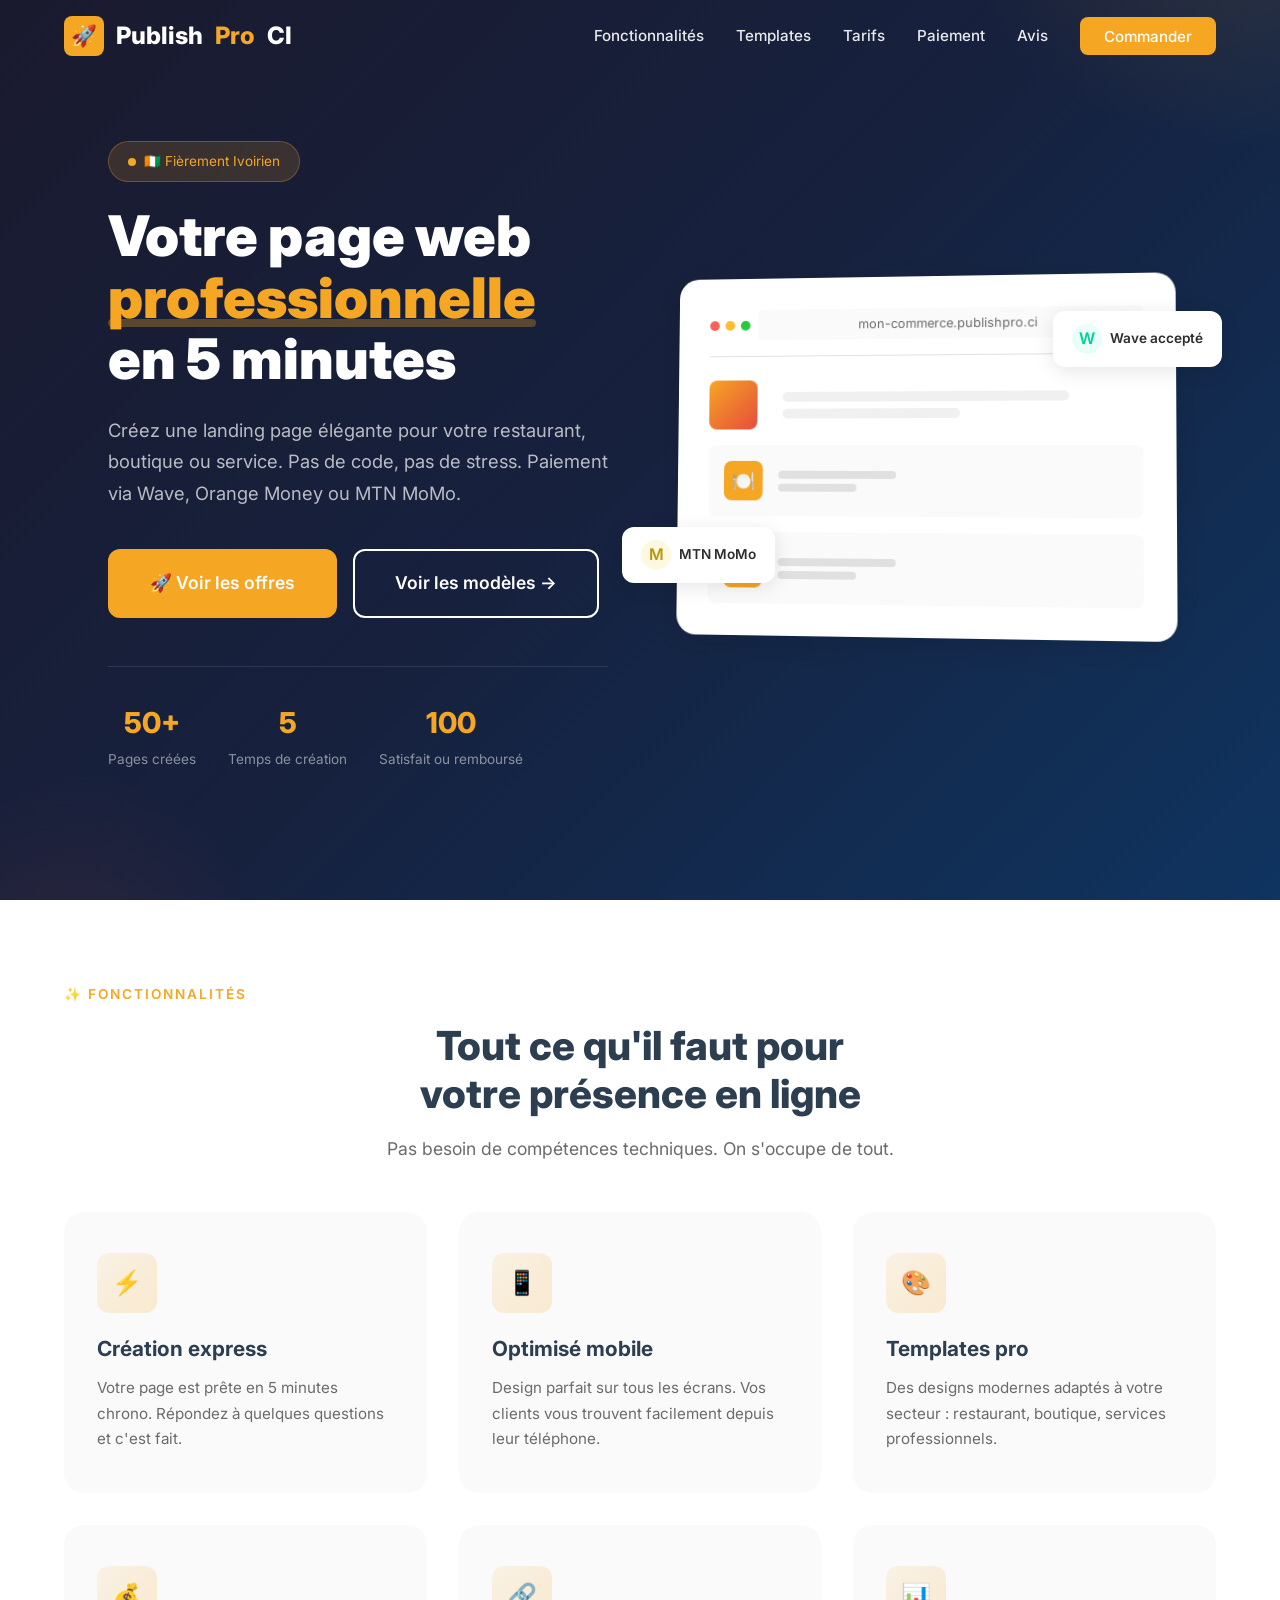
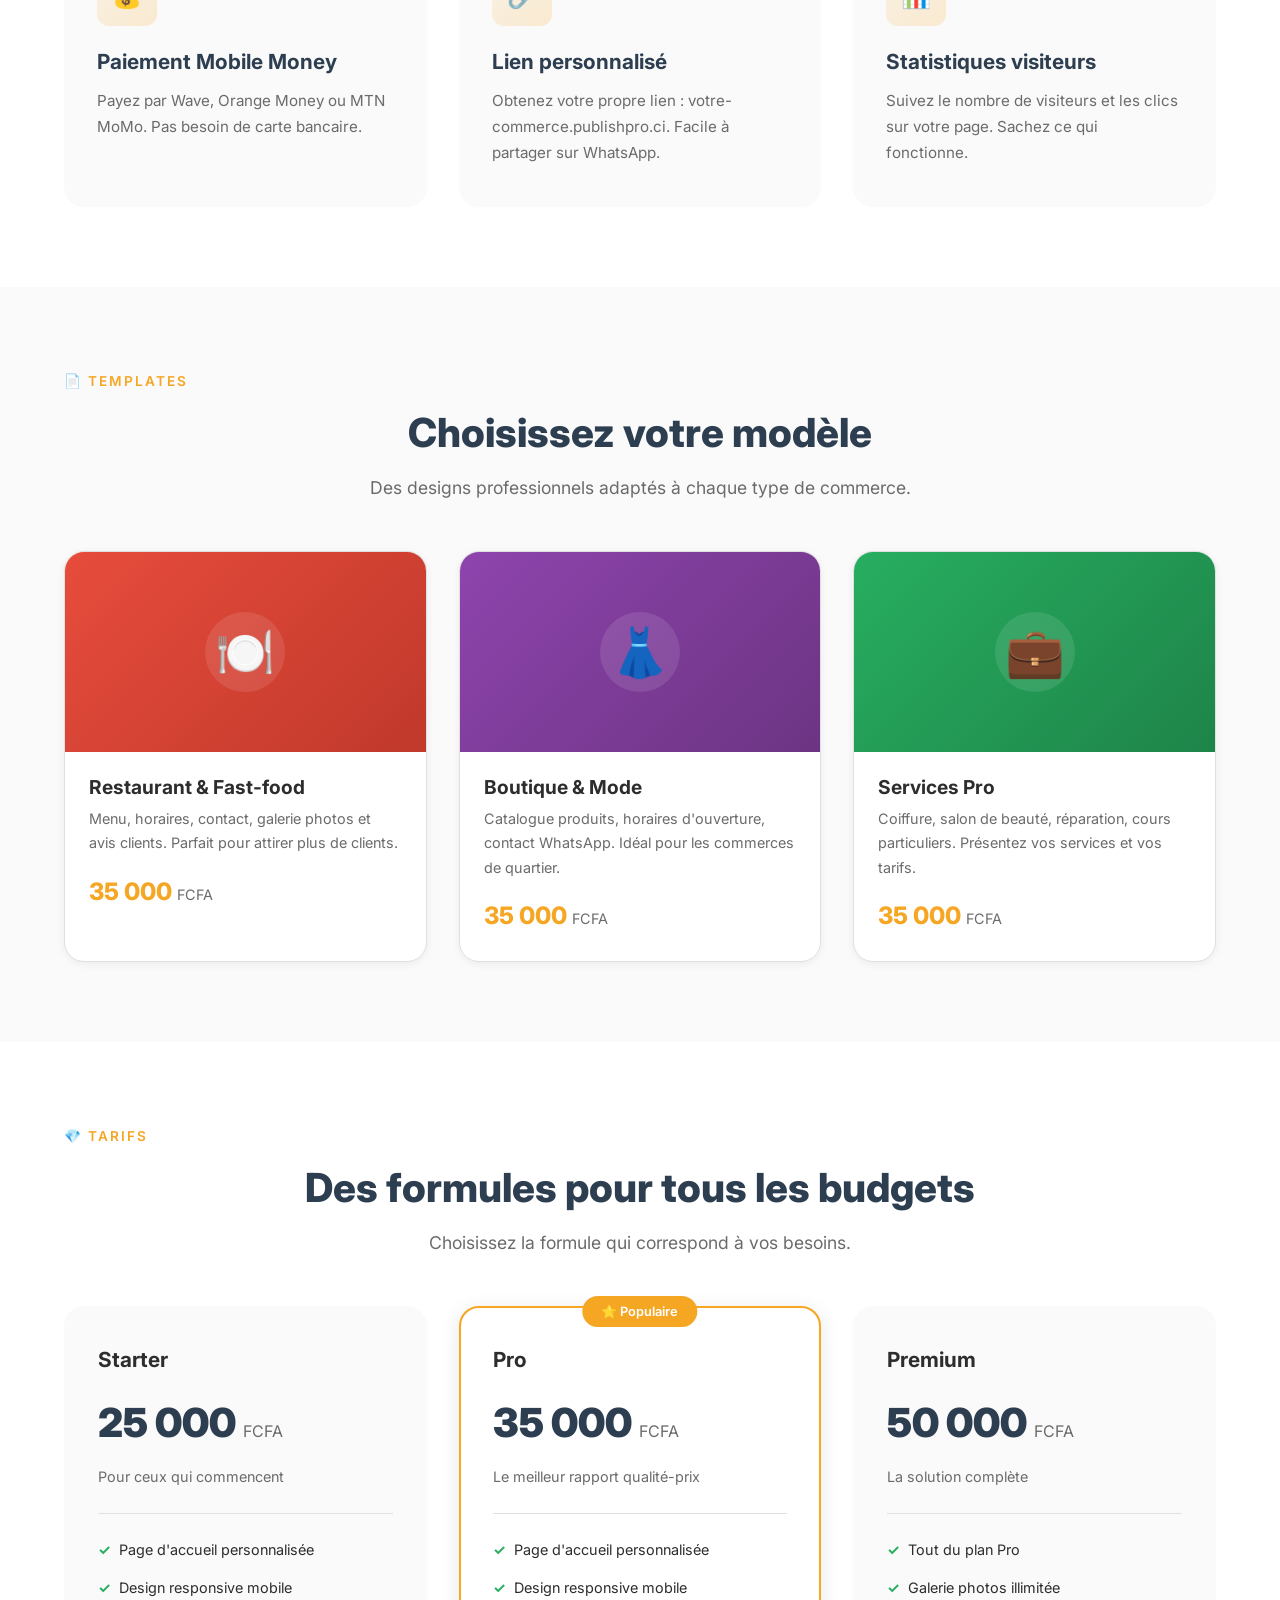
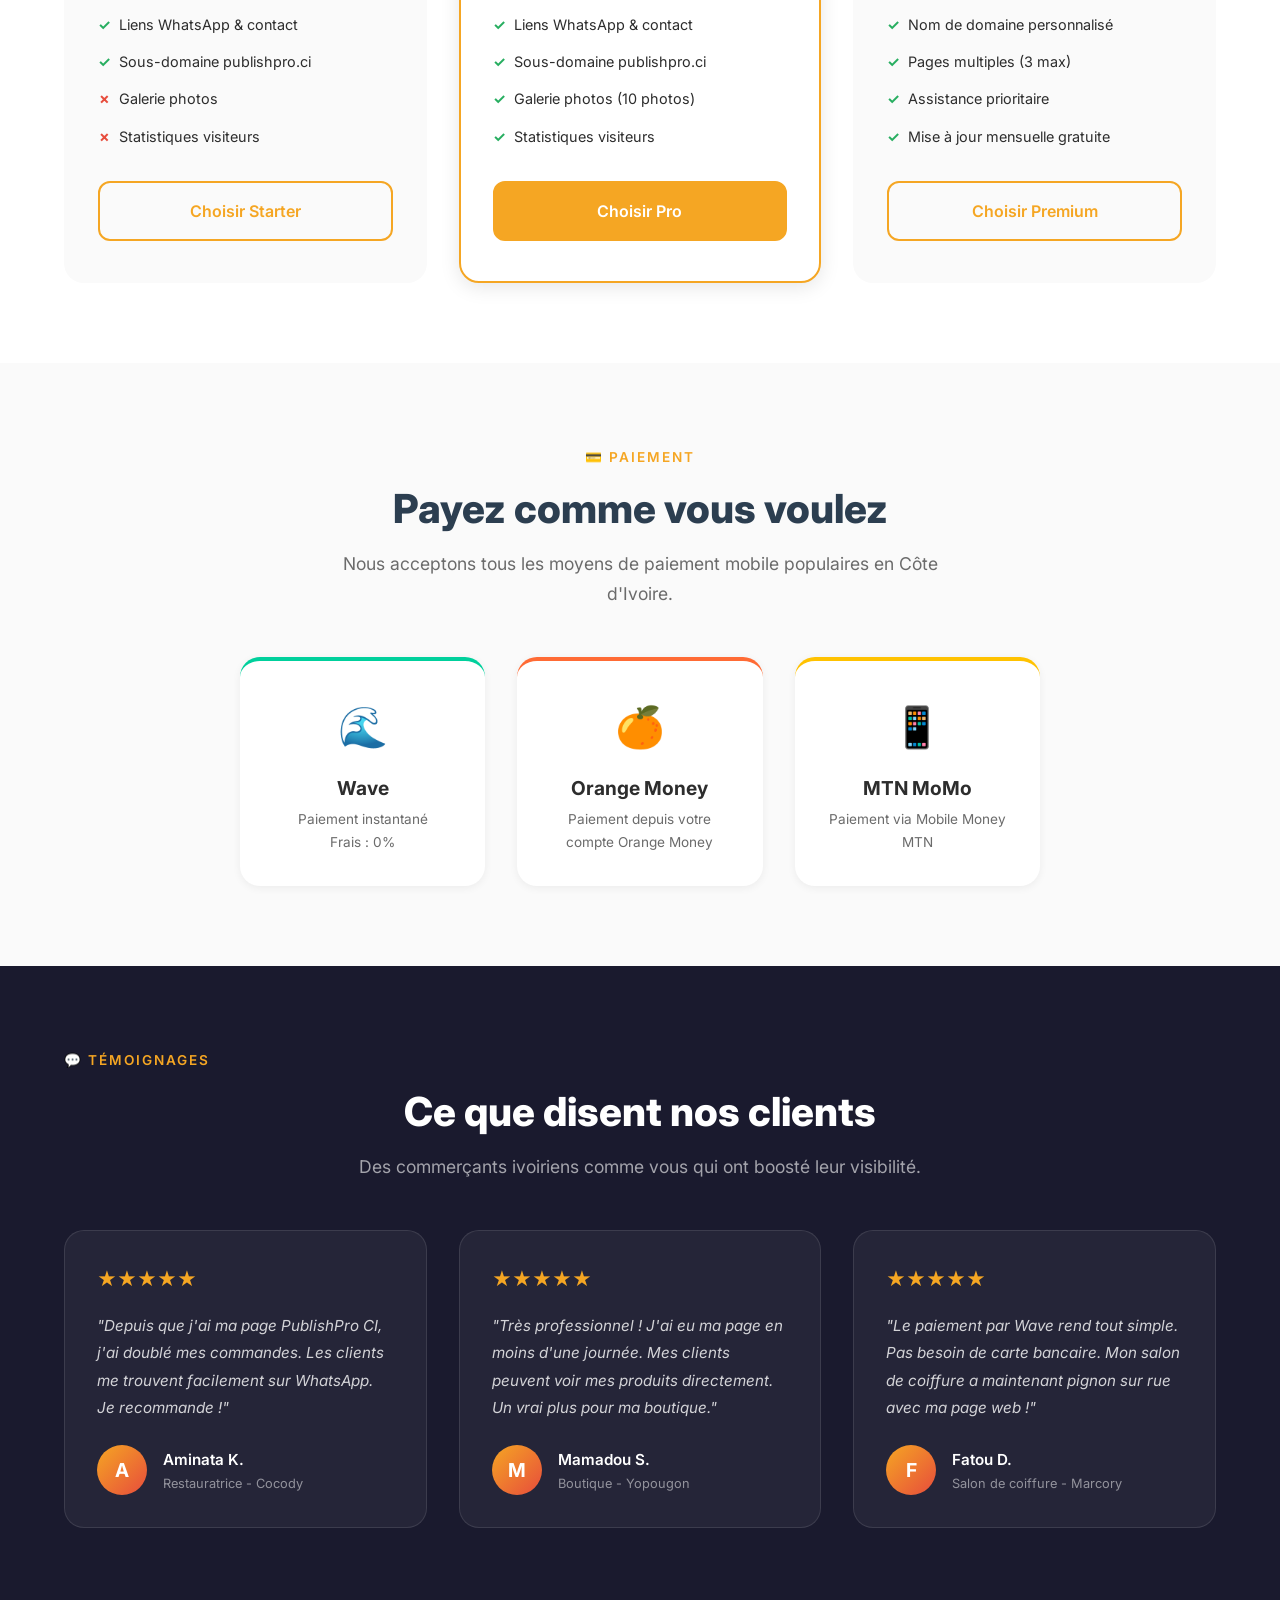
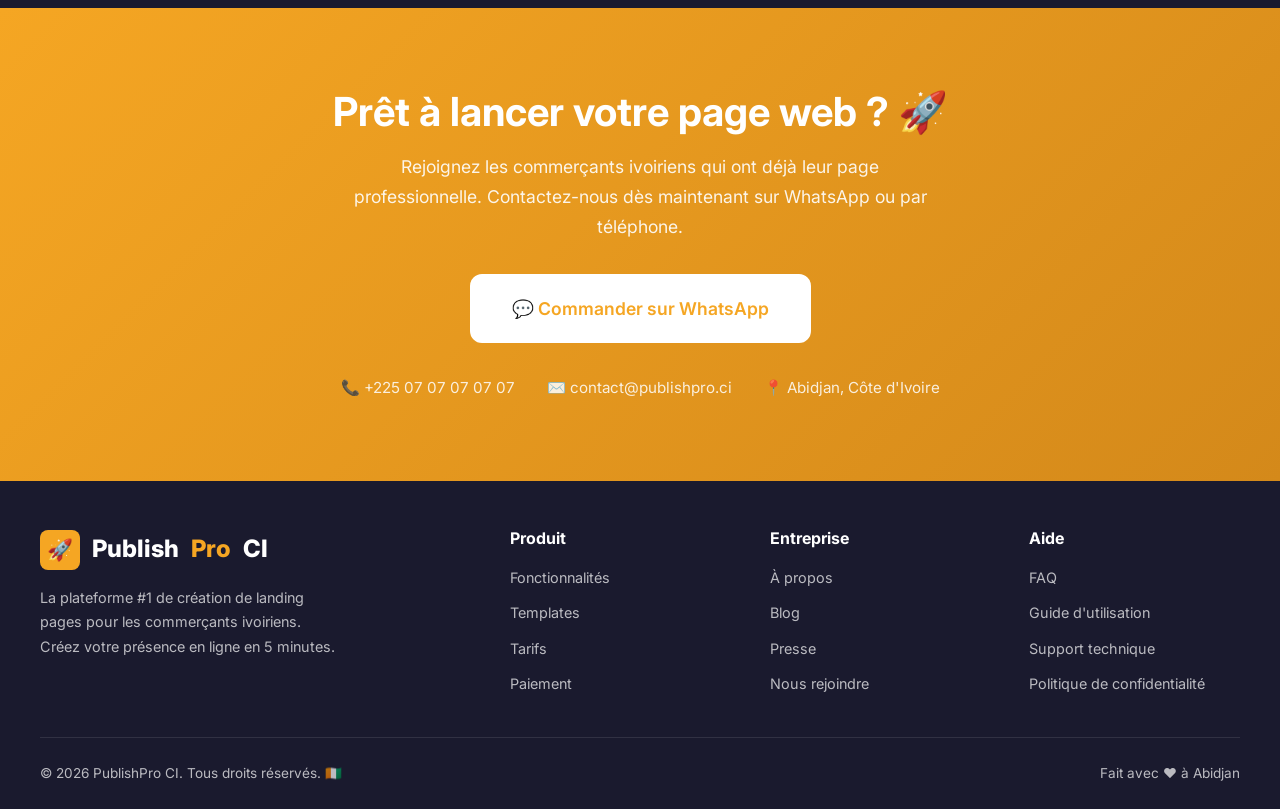
==== index.html @ 747fe817 "🚀 Initial release: PublishPro CI - Landing page platform for Ivorian merchants - Landing page SaaS w" ====
<!DOCTYPE html>
<html lang="fr">
<head>
    <meta charset="UTF-8">
    <meta name="viewport" content="width=device-width, initial-scale=1.0">
    <meta name="description" content="PublishPro CI - Créez votre page web professionnelle pour votre restaurant, boutique ou service en Côte d'Ivoire. Paiement Mobile Money (Wave, Orange Money, MTN).">
    <meta name="keywords" content="landing page, site web, commerçant, Côte d'Ivoire, Abidjan, page professionnelle, mobile money, wave, orange money">
    <meta name="author" content="PublishPro CI">
    
    <meta property="og:title" content="PublishPro CI - Votre page web professionnelle en 5 minutes">
    <meta property="og:description" content="Créez votre landing page professionnelle pour votre commerce en Côte d'Ivoire.">
    <meta property="og:type" content="website">
    <meta property="og:locale" content="fr_CI">
    
    <meta name="theme-color" content="#F5A623">
    
    <title>PublishPro CI - Landing Pages pour Commerçants Ivoiriens</title>
    
    <link rel="stylesheet" href="css/style.css">
    <link rel="icon" type="image/svg+xml" href="data:image/svg+xml,<svg xmlns='http://www.w3.org/2000/svg' viewBox='0 0 32 32'><rect width='32' height='32' rx='6' fill='%23F5A623'/><text x='16' y='23' font-size='20' text-anchor='middle' fill='white' font-weight='bold'>P</text></svg>">
</head>
<body>

    <!-- ==========================================================
    NAVIGATION
    ========================================================== -->
    <nav class="navbar" role="navigation" aria-label="Navigation principale">
        <div class="container">
            <a href="#" class="nav-logo">
                <div class="logo-icon">🚀</div>
                Publish<span>Pro</span> CI
            </a>
            
            <ul class="nav-links">
                <li><a href="#features">Fonctionnalités</a></li>
                <li><a href="#templates">Templates</a></li>
                <li><a href="#pricing">Tarifs</a></li>
                <li><a href="#payment">Paiement</a></li>
                <li><a href="#testimonials">Avis</a></li>
                <li><a href="#contact" class="nav-cta">Commander</a></li>
            </ul>
            
            <div class="nav-toggle" aria-label="Menu mobile" role="button" tabindex="0">
                <span></span>
                <span></span>
                <span></span>
            </div>
        </div>
    </nav>

    <!-- ==========================================================
    HERO SECTION
    ========================================================== -->
    <section class="hero" id="hero">
        <div class="container">
            <div class="hero-content">
                <div class="hero-badge">
                    <span class="dot"></span>
                    🇨🇮 Fièrement Ivoirien
                </div>
                
                <h1>
                    Votre page web<br>
                    <span class="highlight">professionnelle</span><br>
                    en 5 minutes
                </h1>
                
                <p>
                    Créez une landing page élégante pour votre restaurant, boutique ou service. 
                    Pas de code, pas de stress. Paiement via Wave, Orange Money ou MTN MoMo.
                </p>
                
                <div class="hero-actions">
                    <a href="#pricing" class="btn btn-primary btn-lg">
                        🚀 Voir les offres
                    </a>
                    <a href="#templates" class="btn btn-secondary btn-lg">
                        Voir les modèles →
                    </a>
                </div>
                
                <div class="hero-stats">
                    <div class="stat-item">
                        <div class="stat-number">50+</div>
                        <div class="stat-label">Pages créées</div>
                    </div>
                    <div class="stat-item">
                        <div class="stat-number">5 min</div>
                        <div class="stat-label">Temps de création</div>
                    </div>
                    <div class="stat-item">
                        <div class="stat-number">100%</div>
                        <div class="stat-label">Satisfait ou remboursé</div>
                    </div>
                </div>
            </div>
            
            <div class="hero-visual">
                <div class="hero-mockup">
                    <div class="mockup-header">
                        <div class="mockup-dots">
                            <span></span>
                            <span></span>
                            <span></span>
                        </div>
                        <div class="mockup-url">mon-commerce.publishpro.ci</div>
                    </div>
                    <div class="mockup-content">
                        <div class="mockup-row">
                            <div class="mockup-avatar"></div>
                            <div class="mockup-text">
                                <div class="line"></div>
                                <div class="line"></div>
                            </div>
                        </div>
                        <div class="mockup-card">
                            <div class="mockup-card-icon">🍽️</div>
                            <div class="mockup-card-text">
                                <div class="line"></div>
                                <div class="line"></div>
                            </div>
                        </div>
                        <div class="mockup-card">
                            <div class="mockup-card-icon">📍</div>
                            <div class="mockup-card-text">
                                <div class="line"></div>
                                <div class="line"></div>
                            </div>
                        </div>
                    </div>
                </div>
                
                <div class="floating-badge">
                    <div class="badge-icon badge-wave">W</div>
                    Wave accepté
                </div>
                <div class="floating-badge">
                    <div class="badge-icon badge-mtn">M</div>
                    MTN MoMo
                </div>
            </div>
        </div>
    </section>

    <!-- ==========================================================
    FEATURES
    ========================================================== -->
    <section class="features" id="features">
        <div class="container">
            <span class="section-tag">✨ Fonctionnalités</span>
            <h2 class="section-title">Tout ce qu'il faut pour <br>votre présence en ligne</h2>
            <p class="section-subtitle">
                Pas besoin de compétences techniques. On s'occupe de tout.
            </p>
            
            <div class="features-grid">
                <div class="feature-card">
                    <div class="feature-icon">⚡</div>
                    <h3>Création express</h3>
                    <p>Votre page est prête en 5 minutes chrono. Répondez à quelques questions et c'est fait.</p>
                </div>
                
                <div class="feature-card">
                    <div class="feature-icon">📱</div>
                    <h3>Optimisé mobile</h3>
                    <p>Design parfait sur tous les écrans. Vos clients vous trouvent facilement depuis leur téléphone.</p>
                </div>
                
                <div class="feature-card">
                    <div class="feature-icon">🎨</div>
                    <h3>Templates pro</h3>
                    <p>Des designs modernes adaptés à votre secteur : restaurant, boutique, services professionnels.</p>
                </div>
                
                <div class="feature-card">
                    <div class="feature-icon">💰</div>
                    <h3>Paiement Mobile Money</h3>
                    <p>Payez par Wave, Orange Money ou MTN MoMo. Pas besoin de carte bancaire.</p>
                </div>
                
                <div class="feature-card">
                    <div class="feature-icon">🔗</div>
                    <h3>Lien personnalisé</h3>
                    <p>Obtenez votre propre lien : votre-commerce.publishpro.ci. Facile à partager sur WhatsApp.</p>
                </div>
                
                <div class="feature-card">
                    <div class="feature-icon">📊</div>
                    <h3>Statistiques visiteurs</h3>
                    <p>Suivez le nombre de visiteurs et les clics sur votre page. Sachez ce qui fonctionne.</p>
                </div>
            </div>
        </div>
    </section>

    <!-- ==========================================================
    TEMPLATES
    ========================================================== -->
    <section class="templates" id="templates">
        <div class="container">
            <span class="section-tag">📄 Templates</span>
            <h2 class="section-title">Choisissez votre modèle</h2>
            <p class="section-subtitle">
                Des designs professionnels adaptés à chaque type de commerce.
            </p>
            
            <div class="templates-grid">
                <div class="template-card">
                    <div class="template-preview restaurant">
                        <div class="preview-icon">🍽️</div>
                    </div>
                    <div class="template-info">
                        <h3>Restaurant & Fast-food</h3>
                        <p>Menu, horaires, contact, galerie photos et avis clients. Parfait pour attirer plus de clients.</p>
                        <div class="template-price">35 000 <span>FCFA</span></div>
                    </div>
                </div>
                
                <div class="template-card">
                    <div class="template-preview boutique">
                        <div class="preview-icon">👗</div>
                    </div>
                    <div class="template-info">
                        <h3>Boutique & Mode</h3>
                        <p>Catalogue produits, horaires d'ouverture, contact WhatsApp. Idéal pour les commerces de quartier.</p>
                        <div class="template-price">35 000 <span>FCFA</span></div>
                    </div>
                </div>
                
                <div class="template-card">
                    <div class="template-preview service">
                        <div class="preview-icon">💼</div>
                    </div>
                    <div class="template-info">
                        <h3>Services Pro</h3>
                        <p>Coiffure, salon de beauté, réparation, cours particuliers. Présentez vos services et vos tarifs.</p>
                        <div class="template-price">35 000 <span>FCFA</span></div>
                    </div>
                </div>
            </div>
        </div>
    </section>

    <!-- ==========================================================
    PRICING
    ========================================================== -->
    <section class="pricing" id="pricing">
        <div class="container">
            <span class="section-tag">💎 Tarifs</span>
            <h2 class="section-title">Des formules pour tous les budgets</h2>
            <p class="section-subtitle">
                Choisissez la formule qui correspond à vos besoins.
            </p>
            
            <div class="pricing-grid">
                <div class="pricing-card">
                    <h3>Starter</h3>
                    <div class="pricing-amount">25 000 <span class="pricing-currency">FCFA</span></div>
                    <p class="pricing-desc">Pour ceux qui commencent</p>
                    <ul class="pricing-features">
                        <li><span class="check">✓</span> Page d'accueil personnalisée</li>
                        <li><span class="check">✓</span> Design responsive mobile</li>
                        <li><span class="check">✓</span> Liens WhatsApp & contact</li>
                        <li><span class="check">✓</span> Sous-domaine publishpro.ci</li>
                        <li><span class="cross">✗</span> Galerie photos</li>
                        <li><span class="cross">✗</span> Statistiques visiteurs</li>
                    </ul>
                    <a href="#" class="btn btn-outline">Choisir Starter</a>
                </div>
                
                <div class="pricing-card featured">
                    <div class="pricing-badge">⭐ Populaire</div>
                    <h3>Pro</h3>
                    <div class="pricing-amount">35 000 <span class="pricing-currency">FCFA</span></div>
                    <p class="pricing-desc">Le meilleur rapport qualité-prix</p>
                    <ul class="pricing-features">
                        <li><span class="check">✓</span> Page d'accueil personnalisée</li>
                        <li><span class="check">✓</span> Design responsive mobile</li>
                        <li><span class="check">✓</span> Liens WhatsApp & contact</li>
                        <li><span class="check">✓</span> Sous-domaine publishpro.ci</li>
                        <li><span class="check">✓</span> Galerie photos (10 photos)</li>
                        <li><span class="check">✓</span> Statistiques visiteurs</li>
                    </ul>
                    <a href="#" class="btn btn-primary">Choisir Pro</a>
                </div>
                
                <div class="pricing-card">
                    <h3>Premium</h3>
                    <div class="pricing-amount">50 000 <span class="pricing-currency">FCFA</span></div>
                    <p class="pricing-desc">La solution complète</p>
                    <ul class="pricing-features">
                        <li><span class="check">✓</span> Tout du plan Pro</li>
                        <li><span class="check">✓</span> Galerie photos illimitée</li>
                        <li><span class="check">✓</span> Nom de domaine personnalisé</li>
                        <li><span class="check">✓</span> Pages multiples (3 max)</li>
                        <li><span class="check">✓</span> Assistance prioritaire</li>
                        <li><span class="check">✓</span> Mise à jour mensuelle gratuite</li>
                    </ul>
                    <a href="#" class="btn btn-outline">Choisir Premium</a>
                </div>
            </div>
        </div>
    </section>

    <!-- ==========================================================
    MOBILE MONEY
    ========================================================== -->
    <section class="mobile-money" id="payment">
        <div class="container">
            <span class="section-tag">💳 Paiement</span>
            <h2 class="section-title">Payez comme vous voulez</h2>
            <p class="section-subtitle">
                Nous acceptons tous les moyens de paiement mobile populaires en Côte d'Ivoire.
            </p>
            
            <div class="payment-grid">
                <div class="payment-card wave">
                    <div class="payment-icon">🌊</div>
                    <h4>Wave</h4>
                    <p>Paiement instantané<br>Frais : 0%</p>
                </div>
                
                <div class="payment-card orange">
                    <div class="payment-icon">🍊</div>
                    <h4>Orange Money</h4>
                    <p>Paiement depuis votre compte Orange Money</p>
                </div>
                
                <div class="payment-card mtn">
                    <div class="payment-icon">📱</div>
                    <h4>MTN MoMo</h4>
                    <p>Paiement via Mobile Money MTN</p>
                </div>
            </div>
        </div>
    </section>

    <!-- ==========================================================
    TESTIMONIALS
    ========================================================== -->
    <section class="testimonials" id="testimonials">
        <div class="container">
            <span class="section-tag">💬 Témoignages</span>
            <h2 class="section-title">Ce que disent nos clients</h2>
            <p class="section-subtitle">
                Des commerçants ivoiriens comme vous qui ont boosté leur visibilité.
            </p>
            
            <div class="testimonials-grid">
                <div class="testimonial-card">
                    <div class="testimonial-stars">★★★★★</div>
                    <p class="testimonial-text">
                        "Depuis que j'ai ma page PublishPro CI, j'ai doublé mes commandes. 
                        Les clients me trouvent facilement sur WhatsApp. Je recommande !"
                    </p>
                    <div class="testimonial-author">
                        <div class="testimonial-avatar">A</div>
                        <div>
                            <div class="testimonial-name">Aminata K.</div>
                            <div class="testimonial-role">Restauratrice - Cocody</div>
                        </div>
                    </div>
                </div>
                
                <div class="testimonial-card">
                    <div class="testimonial-stars">★★★★★</div>
                    <p class="testimonial-text">
                        "Très professionnel ! J'ai eu ma page en moins d'une journée. 
                        Mes clients peuvent voir mes produits directement. Un vrai plus pour ma boutique."
                    </p>
                    <div class="testimonial-author">
                        <div class="testimonial-avatar">M</div>
                        <div>
                            <div class="testimonial-name">Mamadou S.</div>
                            <div class="testimonial-role">Boutique - Yopougon</div>
                        </div>
                    </div>
                </div>
                
                <div class="testimonial-card">
                    <div class="testimonial-stars">★★★★★</div>
                    <p class="testimonial-text">
                        "Le paiement par Wave rend tout simple. Pas besoin de carte bancaire. 
                        Mon salon de coiffure a maintenant pignon sur rue avec ma page web !"
                    </p>
                    <div class="testimonial-author">
                        <div class="testimonial-avatar">F</div>
                        <div>
                            <div class="testimonial-name">Fatou D.</div>
                            <div class="testimonial-role">Salon de coiffure - Marcory</div>
                        </div>
                    </div>
                </div>
            </div>
        </div>
    </section>

    <!-- ==========================================================
    CTA SECTION
    ========================================================== -->
    <section class="cta" id="contact">
        <div class="container">
            <h2>Prêt à lancer votre page web ? 🚀</h2>
            <p>
                Rejoignez les commerçants ivoiriens qui ont déjà leur page professionnelle. 
                Contactez-nous dès maintenant sur WhatsApp ou par téléphone.
            </p>
            <a href="https://wa.me/2250707070707" class="btn btn-lg" target="_blank" rel="noopener">
                💬 Commander sur WhatsApp
            </a>
            
            <div class="cta-contact">
                <div class="cta-contact-item">📞 +225 07 07 07 07 07</div>
                <div class="cta-contact-item">✉️ contact@publishpro.ci</div>
                <div class="cta-contact-item">📍 Abidjan, Côte d'Ivoire</div>
            </div>
        </div>
    </section>

    <!-- ==========================================================
    FOOTER
    ========================================================== -->
    <footer class="footer">
        <div class="footer-grid">
            <div class="footer-brand">
                <a href="#" class="nav-logo" style="color: white;">
                    <div class="logo-icon">🚀</div>
                    Publish<span>Pro</span> CI
                </a>
                <p>
                    La plateforme #1 de création de landing pages pour les commerçants ivoiriens. 
                    Créez votre présence en ligne en 5 minutes.
                </p>
            </div>
            
            <div>
                <h4>Produit</h4>
                <ul class="footer-links">
                    <li><a href="#features">Fonctionnalités</a></li>
                    <li><a href="#templates">Templates</a></li>
                    <li><a href="#pricing">Tarifs</a></li>
                    <li><a href="#payment">Paiement</a></li>
                </ul>
            </div>
            
            <div>
                <h4>Entreprise</h4>
                <ul class="footer-links">
                    <li><a href="#">À propos</a></li>
                    <li><a href="#">Blog</a></li>
                    <li><a href="#">Presse</a></li>
                    <li><a href="#">Nous rejoindre</a></li>
                </ul>
            </div>
            
            <div>
                <h4>Aide</h4>
                <ul class="footer-links">
                    <li><a href="#">FAQ</a></li>
                    <li><a href="#">Guide d'utilisation</a></li>
                    <li><a href="#">Support technique</a></li>
                    <li><a href="#">Politique de confidentialité</a></li>
                </ul>
            </div>
        </div>
        
        <div class="footer-bottom">
            <span>&copy; 2026 PublishPro CI. Tous droits réservés. 🇨🇮</span>
            <span>Fait avec ❤️ à Abidjan</span>
        </div>
    </footer>

    <script src="js/main.js"></script>
</body>
</html>
---- css/style.css ----
/* ============================================================
   PublishPro CI - Styles Principaux
   Landing page platform for Ivorian merchants
   ============================================================ */

/* --- Fonts --- */
@import url('https://fonts.googleapis.com/css2?family=Inter:wght@300;400;500;600;700;800;900&family=Playfair+Display:wght@700;800&display=swap');

/* --- Variables --- */
:root {
  /* Brand Colors - Inspired by Côte d'Ivoire vibrancy */
  --color-primary: #F5A623;
  --color-primary-dark: #D4891A;
  --color-secondary: #2C3E50;
  --color-accent: #E74C3C;
  --color-success: #27AE60;
  --color-wave: #00D09C;
  --color-orange: #FF6B35;
  --color-mtn: #FFC200;

  /* Neutrals */
  --color-bg: #FAFAFA;
  --color-bg-alt: #F0F0F0;
  --color-bg-dark: #1A1A2E;
  --color-text: #2D2D2D;
  --color-text-light: #6B6B6B;
  --color-text-on-dark: #FFFFFF;
  --color-border: #E0E0E0;
  --color-white: #FFFFFF;

  /* Shadows */
  --shadow-sm: 0 2px 8px rgba(0,0,0,0.06);
  --shadow-md: 0 4px 20px rgba(0,0,0,0.1);
  --shadow-lg: 0 8px 40px rgba(0,0,0,0.12);
  --shadow-glow: 0 0 20px rgba(245, 166, 35, 0.3);

  /* Spacing */
  --section-padding: 5rem 2rem;
  --container-width: 1200px;

  /* Radius */
  --radius-sm: 8px;
  --radius-md: 12px;
  --radius-lg: 20px;
  --radius-full: 50%;

  /* Transitions */
  --transition-fast: 0.2s ease;
  --transition-normal: 0.3s ease;
  --transition-slow: 0.5s ease;
}

/* --- Reset & Base --- */
*, *::before, *::after {
  margin: 0;
  padding: 0;
  box-sizing: border-box;
}

html {
  scroll-behavior: smooth;
  font-size: 16px;
}

body {
  font-family: 'Inter', sans-serif;
  background-color: var(--color-bg);
  color: var(--color-text);
  line-height: 1.7;
  overflow-x: hidden;
}

a {
  text-decoration: none;
  color: inherit;
  transition: color var(--transition-fast);
}

ul { list-style: none; }

img { max-width: 100%; height: auto; display: block; }

.container {
  max-width: var(--container-width);
  margin: 0 auto;
  padding: 0 1.5rem;
}

/* --- Typography --- */
h1, h2, h3, h4, h5, h6 {
  line-height: 1.2;
  font-weight: 700;
}

.section-tag {
  display: inline-block;
  font-size: 0.85rem;
  font-weight: 600;
  text-transform: uppercase;
  letter-spacing: 2px;
  color: var(--color-primary);
  margin-bottom: 1rem;
  position: relative;
}

.section-title {
  font-size: 2.5rem;
  font-weight: 800;
  margin-bottom: 1rem;
  color: var(--color-secondary);
}

.section-subtitle {
  font-size: 1.1rem;
  color: var(--color-text-light);
  max-width: 600px;
  margin: 0 auto 2.5rem;
  text-align: center;
}

/* --- Buttons --- */
.btn {
  display: inline-flex;
  align-items: center;
  justify-content: center;
  gap: 0.5rem;
  padding: 0.9rem 2rem;
  font-family: 'Inter', sans-serif;
  font-size: 1rem;
  font-weight: 600;
  border: 2px solid transparent;
  border-radius: var(--radius-md);
  cursor: pointer;
  transition: all var(--transition-normal);
  text-decoration: none;
}

.btn-primary {
  background: var(--color-primary);
  color: var(--color-white);
  border-color: var(--color-primary);
}

.btn-primary:hover {
  background: var(--color-primary-dark);
  border-color: var(--color-primary-dark);
  transform: translateY(-2px);
  box-shadow: var(--shadow-glow);
}

.btn-secondary {
  background: transparent;
  color: var(--color-white);
  border-color: var(--color-white);
}

.btn-secondary:hover {
  background: var(--color-white);
  color: var(--color-secondary);
  transform: translateY(-2px);
}

.btn-outline {
  background: transparent;
  color: var(--color-primary);
  border-color: var(--color-primary);
}

.btn-outline:hover {
  background: var(--color-primary);
  color: var(--color-white);
  transform: translateY(-2px);
}

.btn-lg {
  padding: 1.1rem 2.5rem;
  font-size: 1.1rem;
}

/* --- Navigation --- */
.navbar {
  position: fixed;
  top: 0;
  left: 0;
  right: 0;
  z-index: 1000;
  padding: 0 2rem;
  height: 72px;
  background: transparent;
  transition: all var(--transition-normal);
}

.navbar.scrolled {
  background: rgba(255, 255, 255, 0.95);
  backdrop-filter: blur(10px);
  box-shadow: var(--shadow-sm);
}

.navbar .container {
  display: flex;
  align-items: center;
  justify-content: space-between;
  height: 100%;
}

.nav-logo {
  display: flex;
  align-items: center;
  gap: 0.75rem;
  font-size: 1.5rem;
  font-weight: 800;
  color: var(--color-white);
  transition: color var(--transition-normal);
}

.navbar.scrolled .nav-logo {
  color: var(--color-secondary);
}

.nav-logo .logo-icon {
  width: 40px;
  height: 40px;
  background: var(--color-primary);
  border-radius: var(--radius-sm);
  display: flex;
  align-items: center;
  justify-content: center;
  font-size: 1.3rem;
  color: white;
}

.nav-logo span {
  color: var(--color-primary);
}

.nav-links {
  display: flex;
  align-items: center;
  gap: 2rem;
}

.nav-links a {
  color: rgba(255, 255, 255, 0.9);
  font-size: 0.95rem;
  font-weight: 500;
  position: relative;
}

.navbar.scrolled .nav-links a {
  color: var(--color-secondary);
}

.nav-links a::after {
  content: '';
  position: absolute;
  bottom: -4px;
  left: 0;
  width: 0;
  height: 2px;
  background: var(--color-primary);
  transition: width var(--transition-normal);
}

.nav-links a:hover::after {
  width: 100%;
}

.nav-cta {
  background: var(--color-primary) !important;
  color: white !important;
  padding: 0.6rem 1.5rem;
  border-radius: var(--radius-sm);
  font-weight: 600;
}

.nav-cta::after { display: none !important; }

.nav-toggle {
  display: none;
  flex-direction: column;
  gap: 5px;
  cursor: pointer;
  padding: 5px;
}

.nav-toggle span {
  display: block;
  width: 25px;
  height: 2px;
  background: var(--color-white);
  transition: all var(--transition-fast);
}

.navbar.scrolled .nav-toggle span {
  background: var(--color-secondary);
}

/* --- Hero Section --- */
.hero {
  position: relative;
  min-height: 100vh;
  display: flex;
  align-items: center;
  padding: var(--section-padding);
  padding-top: 92px;
  background: linear-gradient(135deg, #1A1A2E 0%, #16213E 50%, #0F3460 100%);
  overflow: hidden;
}

.hero::before {
  content: '';
  position: absolute;
  top: -50%;
  right: -20%;
  width: 600px;
  height: 600px;
  background: radial-gradient(circle, rgba(245, 166, 35, 0.15), transparent 70%);
  border-radius: var(--radius-full);
  pointer-events: none;
}

.hero::after {
  content: '';
  position: absolute;
  bottom: -30%;
  left: -10%;
  width: 400px;
  height: 400px;
  background: radial-gradient(circle, rgba(231, 76, 60, 0.1), transparent 70%);
  border-radius: var(--radius-full);
  pointer-events: none;
}

.hero .container {
  display: grid;
  grid-template-columns: 1fr 1fr;
  gap: 4rem;
  align-items: center;
  position: relative;
  z-index: 1;
}

.hero-content {
  color: var(--color-text-on-dark);
}

.hero-badge {
  display: inline-flex;
  align-items: center;
  gap: 0.5rem;
  background: rgba(245, 166, 35, 0.15);
  border: 1px solid rgba(245, 166, 35, 0.3);
  padding: 0.5rem 1.2rem;
  border-radius: 50px;
  font-size: 0.85rem;
  color: var(--color-primary);
  margin-bottom: 1.5rem;
}

.hero-badge .dot {
  width: 8px;
  height: 8px;
  background: var(--color-primary);
  border-radius: var(--radius-full);
  animation: pulse-dot 2s infinite;
}

@keyframes pulse-dot {
  0%, 100% { opacity: 1; }
  50% { opacity: 0.5; }
}

.hero h1 {
  font-size: 3.5rem;
  font-weight: 900;
  line-height: 1.1;
  margin-bottom: 1.5rem;
}

.hero h1 .highlight {
  color: var(--color-primary);
  position: relative;
}

.hero h1 .highlight::after {
  content: '';
  position: absolute;
  bottom: 5px;
  left: 0;
  right: 0;
  height: 8px;
  background: rgba(245, 166, 35, 0.3);
  border-radius: 4px;
  z-index: -1;
}

.hero p {
  font-size: 1.15rem;
  color: rgba(255, 255, 255, 0.7);
  margin-bottom: 2.5rem;
  max-width: 500px;
}

.hero-actions {
  display: flex;
  gap: 1rem;
  flex-wrap: wrap;
}

.hero-stats {
  display: flex;
  gap: 2rem;
  margin-top: 3rem;
  padding-top: 2rem;
  border-top: 1px solid rgba(255, 255, 255, 0.1);
}

.stat-item {
  text-align: center;
}

.stat-number {
  font-size: 1.8rem;
  font-weight: 800;
  color: var(--color-primary);
}

.stat-label {
  font-size: 0.85rem;
  color: rgba(255, 255, 255, 0.5);
}

/* Hero Visual / Mockup */
.hero-visual {
  position: relative;
}

.hero-mockup {
  background: var(--color-white);
  border-radius: var(--radius-lg);
  padding: 2rem;
  box-shadow: var(--shadow-lg);
  transform: perspective(1000px) rotateY(-5deg) rotateX(2deg);
  transition: transform var(--transition-slow);
}

.hero-mockup:hover {
  transform: perspective(1000px) rotateY(0deg) rotateX(0deg);
}

.mockup-header {
  display: flex;
  align-items: center;
  gap: 0.5rem;
  margin-bottom: 1.5rem;
  padding-bottom: 1rem;
  border-bottom: 1px solid var(--color-border);
}

.mockup-dots {
  display: flex;
  gap: 6px;
}

.mockup-dots span {
  width: 10px;
  height: 10px;
  border-radius: var(--radius-full);
  background: #ddd;
}

.mockup-dots span:nth-child(1) { background: #FF5F56; }
.mockup-dots span:nth-child(2) { background: #FFBD2E; }
.mockup-dots span:nth-child(3) { background: #27C93F; }

.mockup-url {
  flex: 1;
  text-align: center;
  font-size: 0.8rem;
  color: var(--color-text-light);
  background: var(--color-bg);
  padding: 0.3rem 1rem;
  border-radius: 4px;
}

.mockup-content {
  display: grid;
  gap: 1rem;
}

.mockup-row {
  display: grid;
  grid-template-columns: 60px 1fr;
  gap: 1rem;
  align-items: center;
}

.mockup-avatar {
  width: 50px;
  height: 50px;
  background: linear-gradient(135deg, var(--color-primary), var(--color-accent));
  border-radius: var(--radius-sm);
}

.mockup-text {
  display: grid;
  gap: 0.4rem;
}

.mockup-text .line {
  height: 10px;
  background: var(--color-bg-alt);
  border-radius: 5px;
}

.mockup-text .line:first-child { width: 80%; }
.mockup-text .line:last-child { width: 50%; }

.mockup-card {
  background: var(--color-bg);
  padding: 1rem;
  border-radius: var(--radius-sm);
  display: flex;
  align-items: center;
  gap: 1rem;
}

.mockup-card-icon {
  width: 40px;
  height: 40px;
  background: var(--color-primary);
  border-radius: var(--radius-sm);
  display: flex;
  align-items: center;
  justify-content: center;
  color: white;
  font-size: 1.2rem;
}

.mockup-card-text {
  display: grid;
  gap: 0.3rem;
}

.mockup-card-text .line {
  height: 8px;
  background: var(--color-border);
  border-radius: 4px;
}

.mockup-card-text .line:first-child { width: 120px; }
.mockup-card-text .line:last-child { width: 80px; }

.floating-badge {
  position: absolute;
  background: var(--color-white);
  padding: 0.8rem 1.2rem;
  border-radius: var(--radius-md);
  box-shadow: var(--shadow-md);
  display: flex;
  align-items: center;
  gap: 0.5rem;
  font-size: 0.85rem;
  font-weight: 600;
  animation: float 3s ease-in-out infinite;
}

.floating-badge:nth-child(2) {
  top: 10%;
  right: -10%;
  animation-delay: 0.5s;
}

.floating-badge:nth-child(3) {
  bottom: 15%;
  left: -10%;
  animation-delay: 1s;
}

.floating-badge .badge-icon {
  width: 30px;
  height: 30px;
  border-radius: var(--radius-full);
  display: flex;
  align-items: center;
  justify-content: center;
  font-size: 1rem;
}

.badge-wave {
  background: #E8FFF8;
  color: var(--color-wave);
}

.badge-mtn {
  background: #FFF8E0;
  color: #B8960C;
}

@keyframes float {
  0%, 100% { transform: translateY(0px); }
  50% { transform: translateY(-15px); }
}

/* --- Features Section --- */
.features {
  padding: var(--section-padding);
  background: var(--color-white);
}

.features .section-title,
.features .section-subtitle {
  text-align: center;
}

.features-grid {
  display: grid;
  grid-template-columns: repeat(3, 1fr);
  gap: 2rem;
  margin-top: 3rem;
}

.feature-card {
  background: var(--color-bg);
  padding: 2.5rem 2rem;
  border-radius: var(--radius-lg);
  transition: all var(--transition-normal);
  border: 1px solid transparent;
  position: relative;
  overflow: hidden;
}

.feature-card::before {
  content: '';
  position: absolute;
  top: 0;
  left: 0;
  right: 0;
  height: 4px;
  background: linear-gradient(90deg, var(--color-primary), var(--color-accent));
  transform: scaleX(0);
  transition: transform var(--transition-normal);
}

.feature-card:hover {
  transform: translateY(-8px);
  box-shadow: var(--shadow-lg);
  border-color: var(--color-border);
}

.feature-card:hover::before {
  transform: scaleX(1);
}

.feature-icon {
  width: 60px;
  height: 60px;
  background: linear-gradient(135deg, rgba(245, 166, 35, 0.1), rgba(245, 166, 35, 0.2));
  border-radius: var(--radius-md);
  display: flex;
  align-items: center;
  justify-content: center;
  font-size: 1.5rem;
  margin-bottom: 1.5rem;
}

.feature-card h3 {
  font-size: 1.3rem;
  margin-bottom: 0.8rem;
  color: var(--color-secondary);
}

.feature-card p {
  color: var(--color-text-light);
  font-size: 0.95rem;
}

/* --- Templates Section --- */
.templates {
  padding: var(--section-padding);
  background: var(--color-bg);
}

.templates .section-title,
.templates .section-subtitle {
  text-align: center;
}

.templates-grid {
  display: grid;
  grid-template-columns: repeat(3, 1fr);
  gap: 2rem;
  margin-top: 3rem;
}

.template-card {
  background: var(--color-white);
  border-radius: var(--radius-lg);
  overflow: hidden;
  box-shadow: var(--shadow-sm);
  transition: all var(--transition-normal);
  border: 1px solid var(--color-border);
}

.template-card:hover {
  transform: translateY(-8px);
  box-shadow: var(--shadow-lg);
}

.template-preview {
  height: 200px;
  background: linear-gradient(135deg, var(--color-secondary), #0F3460);
  display: flex;
  align-items: center;
  justify-content: center;
  position: relative;
}

.template-preview .preview-icon {
  font-size: 3rem;
  background: rgba(255,255,255,0.1);
  width: 80px;
  height: 80px;
  border-radius: var(--radius-full);
  display: flex;
  align-items: center;
  justify-content: center;
}

.template-preview.restaurant {
  background: linear-gradient(135deg, #E74C3C, #C0392B);
}

.template-preview.boutique {
  background: linear-gradient(135deg, #8E44AD, #6C3483);
}

.template-preview.service {
  background: linear-gradient(135deg, #27AE60, #1E8449);
}

.template-info {
  padding: 1.5rem;
}

.template-info h3 {
  font-size: 1.2rem;
  margin-bottom: 0.5rem;
}

.template-info p {
  color: var(--color-text-light);
  font-size: 0.9rem;
  margin-bottom: 1rem;
}

.template-price {
  font-size: 1.5rem;
  font-weight: 800;
  color: var(--color-primary);
}

.template-price span {
  font-size: 0.9rem;
  font-weight: 400;
  color: var(--color-text-light);
}

/* --- Pricing Section --- */
.pricing {
  padding: var(--section-padding);
  background: var(--color-white);
}

.pricing .section-title,
.pricing .section-subtitle {
  text-align: center;
}

.pricing-grid {
  display: grid;
  grid-template-columns: repeat(3, 1fr);
  gap: 2rem;
  margin-top: 3rem;
  align-items: start;
}

.pricing-card {
  background: var(--color-bg);
  padding: 2.5rem 2rem;
  border-radius: var(--radius-lg);
  border: 2px solid transparent;
  transition: all var(--transition-normal);
  position: relative;
}

.pricing-card.featured {
  border-color: var(--color-primary);
  background: var(--color-white);
  box-shadow: var(--shadow-md);
  transform: scale(1.05);
}

.pricing-card.featured .pricing-badge {
  display: block;
}

.pricing-badge {
  display: none;
  position: absolute;
  top: -12px;
  left: 50%;
  transform: translateX(-50%);
  background: var(--color-primary);
  color: white;
  font-size: 0.8rem;
  font-weight: 600;
  padding: 0.3rem 1.2rem;
  border-radius: 50px;
}

.pricing-card h3 {
  font-size: 1.3rem;
  margin-bottom: 1rem;
}

.pricing-amount {
  font-size: 2.5rem;
  font-weight: 900;
  color: var(--color-secondary);
  margin-bottom: 0.5rem;
}

.pricing-currency {
  font-size: 1rem;
  font-weight: 400;
  color: var(--color-text-light);
}

.pricing-desc {
  color: var(--color-text-light);
  font-size: 0.9rem;
  margin-bottom: 1.5rem;
  padding-bottom: 1.5rem;
  border-bottom: 1px solid var(--color-border);
}

.pricing-features {
  display: grid;
  gap: 0.8rem;
  margin-bottom: 2rem;
}

.pricing-features li {
  display: flex;
  align-items: center;
  gap: 0.5rem;
  font-size: 0.9rem;
}

.pricing-features .check {
  color: var(--color-success);
  font-weight: 700;
}

.pricing-features .cross {
  color: var(--color-accent);
  font-weight: 700;
}

.pricing-card .btn {
  width: 100%;
}

/* --- Mobile Money Section --- */
.mobile-money {
  padding: var(--section-padding);
  background: var(--color-bg);
  text-align: center;
}

.mobile-money .section-title {
  text-align: center;
}

.payment-grid {
  display: grid;
  grid-template-columns: repeat(3, 1fr);
  gap: 2rem;
  margin-top: 3rem;
  max-width: 800px;
  margin-left: auto;
  margin-right: auto;
}

.payment-card {
  background: var(--color-white);
  padding: 2rem;
  border-radius: var(--radius-lg);
  box-shadow: var(--shadow-sm);
  transition: all var(--transition-normal);
}

.payment-card:hover {
  transform: translateY(-5px);
  box-shadow: var(--shadow-md);
}

.payment-card .payment-icon {
  font-size: 2.5rem;
  margin-bottom: 1rem;
}

.payment-card h4 {
  font-size: 1.2rem;
  margin-bottom: 0.5rem;
}

.payment-card p {
  color: var(--color-text-light);
  font-size: 0.85rem;
}

.payment-card.wave { border-top: 4px solid var(--color-wave); }
.payment-card.orange { border-top: 4px solid var(--color-orange); }
.payment-card.mtn { border-top: 4px solid var(--color-mtn); }

/* --- Testimonials --- */
.testimonials {
  padding: var(--section-padding);
  background: var(--color-bg-dark);
  color: var(--color-text-on-dark);
}

.testimonials .section-title {
  color: var(--color-white);
  text-align: center;
}

.testimonials .section-subtitle {
  color: rgba(255,255,255,0.6);
}

.testimonials-grid {
  display: grid;
  grid-template-columns: repeat(3, 1fr);
  gap: 2rem;
  margin-top: 3rem;
}

.testimonial-card {
  background: rgba(255,255,255,0.05);
  padding: 2rem;
  border-radius: var(--radius-lg);
  border: 1px solid rgba(255,255,255,0.1);
}

.testimonial-stars {
  color: var(--color-primary);
  font-size: 1.2rem;
  margin-bottom: 1rem;
}

.testimonial-text {
  color: rgba(255,255,255,0.8);
  font-size: 0.95rem;
  font-style: italic;
  margin-bottom: 1.5rem;
  line-height: 1.8;
}

.testimonial-author {
  display: flex;
  align-items: center;
  gap: 1rem;
}

.testimonial-avatar {
  width: 50px;
  height: 50px;
  border-radius: var(--radius-full);
  background: linear-gradient(135deg, var(--color-primary), var(--color-accent));
  display: flex;
  align-items: center;
  justify-content: center;
  font-size: 1.2rem;
  font-weight: 700;
  color: white;
}

.testimonial-name {
  font-weight: 600;
  font-size: 0.95rem;
}

.testimonial-role {
  color: rgba(255,255,255,0.5);
  font-size: 0.8rem;
}

/* --- Contact / CTA Section --- */
.cta {
  padding: var(--section-padding);
  background: linear-gradient(135deg, var(--color-primary), var(--color-primary-dark));
  text-align: center;
  color: var(--color-white);
}

.cta h2 {
  font-size: 2.5rem;
  margin-bottom: 1rem;
}

.cta p {
  font-size: 1.1rem;
  opacity: 0.9;
  margin-bottom: 2rem;
  max-width: 600px;
  margin-left: auto;
  margin-right: auto;
}

.cta .btn {
  background: var(--color-white);
  color: var(--color-primary);
  border-color: var(--color-white);
}

.cta .btn:hover {
  background: transparent;
  color: var(--color-white);
}

.cta-contact {
  display: flex;
  justify-content: center;
  gap: 2rem;
  margin-top: 2rem;
  flex-wrap: wrap;
}

.cta-contact-item {
  display: flex;
  align-items: center;
  gap: 0.5rem;
  font-size: 0.95rem;
  opacity: 0.85;
}

/* --- Footer --- */
.footer {
  background: var(--color-bg-dark);
  padding: 3rem 2rem 1.5rem;
  color: rgba(255,255,255,0.7);
}

.footer-grid {
  display: grid;
  grid-template-columns: 2fr 1fr 1fr 1fr;
  gap: 3rem;
  max-width: var(--container-width);
  margin: 0 auto;
  margin-bottom: 2rem;
}

.footer-brand p {
  margin-top: 1rem;
  font-size: 0.9rem;
  max-width: 300px;
}

.footer h4 {
  color: var(--color-white);
  font-size: 1rem;
  margin-bottom: 1rem;
}

.footer-links li {
  margin-bottom: 0.5rem;
}

.footer-links a {
  font-size: 0.9rem;
  transition: color var(--transition-fast);
}

.footer-links a:hover {
  color: var(--color-primary);
}

.footer-bottom {
  border-top: 1px solid rgba(255,255,255,0.1);
  padding-top: 1.5rem;
  display: flex;
  justify-content: space-between;
  align-items: center;
  max-width: var(--container-width);
  margin: 0 auto;
  font-size: 0.85rem;
  flex-wrap: wrap;
  gap: 1rem;
}

/* --- Responsive --- */
@media (max-width: 1024px) {
  .hero .container {
    grid-template-columns: 1fr;
    text-align: center;
  }

  .hero p { margin: 0 auto 2.5rem; }
  .hero-actions { justify-content: center; }
  .hero-stats { justify-content: center; }
  .hero-mockup { transform: none; }
  .floating-badge { display: none; }

  .features-grid { grid-template-columns: repeat(2, 1fr); }
  .templates-grid { grid-template-columns: repeat(2, 1fr); }
  .testimonials-grid { grid-template-columns: repeat(2, 1fr); }
}

@media (max-width: 768px) {
  .nav-links { display: none; }
  .nav-toggle { display: flex; }

  .hero h1 { font-size: 2.2rem; }
  .hero-stats { flex-wrap: wrap; }
  
  .section-title { font-size: 1.8rem; }
  
  .features-grid { grid-template-columns: 1fr; }
  .templates-grid { grid-template-columns: 1fr; }
  .pricing-grid { grid-template-columns: 1fr; }
  .pricing-card.featured { transform: none; }
  .payment-grid { grid-template-columns: 1fr; }
  .testimonials-grid { grid-template-columns: 1fr; }
  .footer-grid { grid-template-columns: 1fr 1fr; }
}

@media (max-width: 480px) {
  .footer-grid { grid-template-columns: 1fr; }
  .footer-bottom { flex-direction: column; text-align: center; }
}
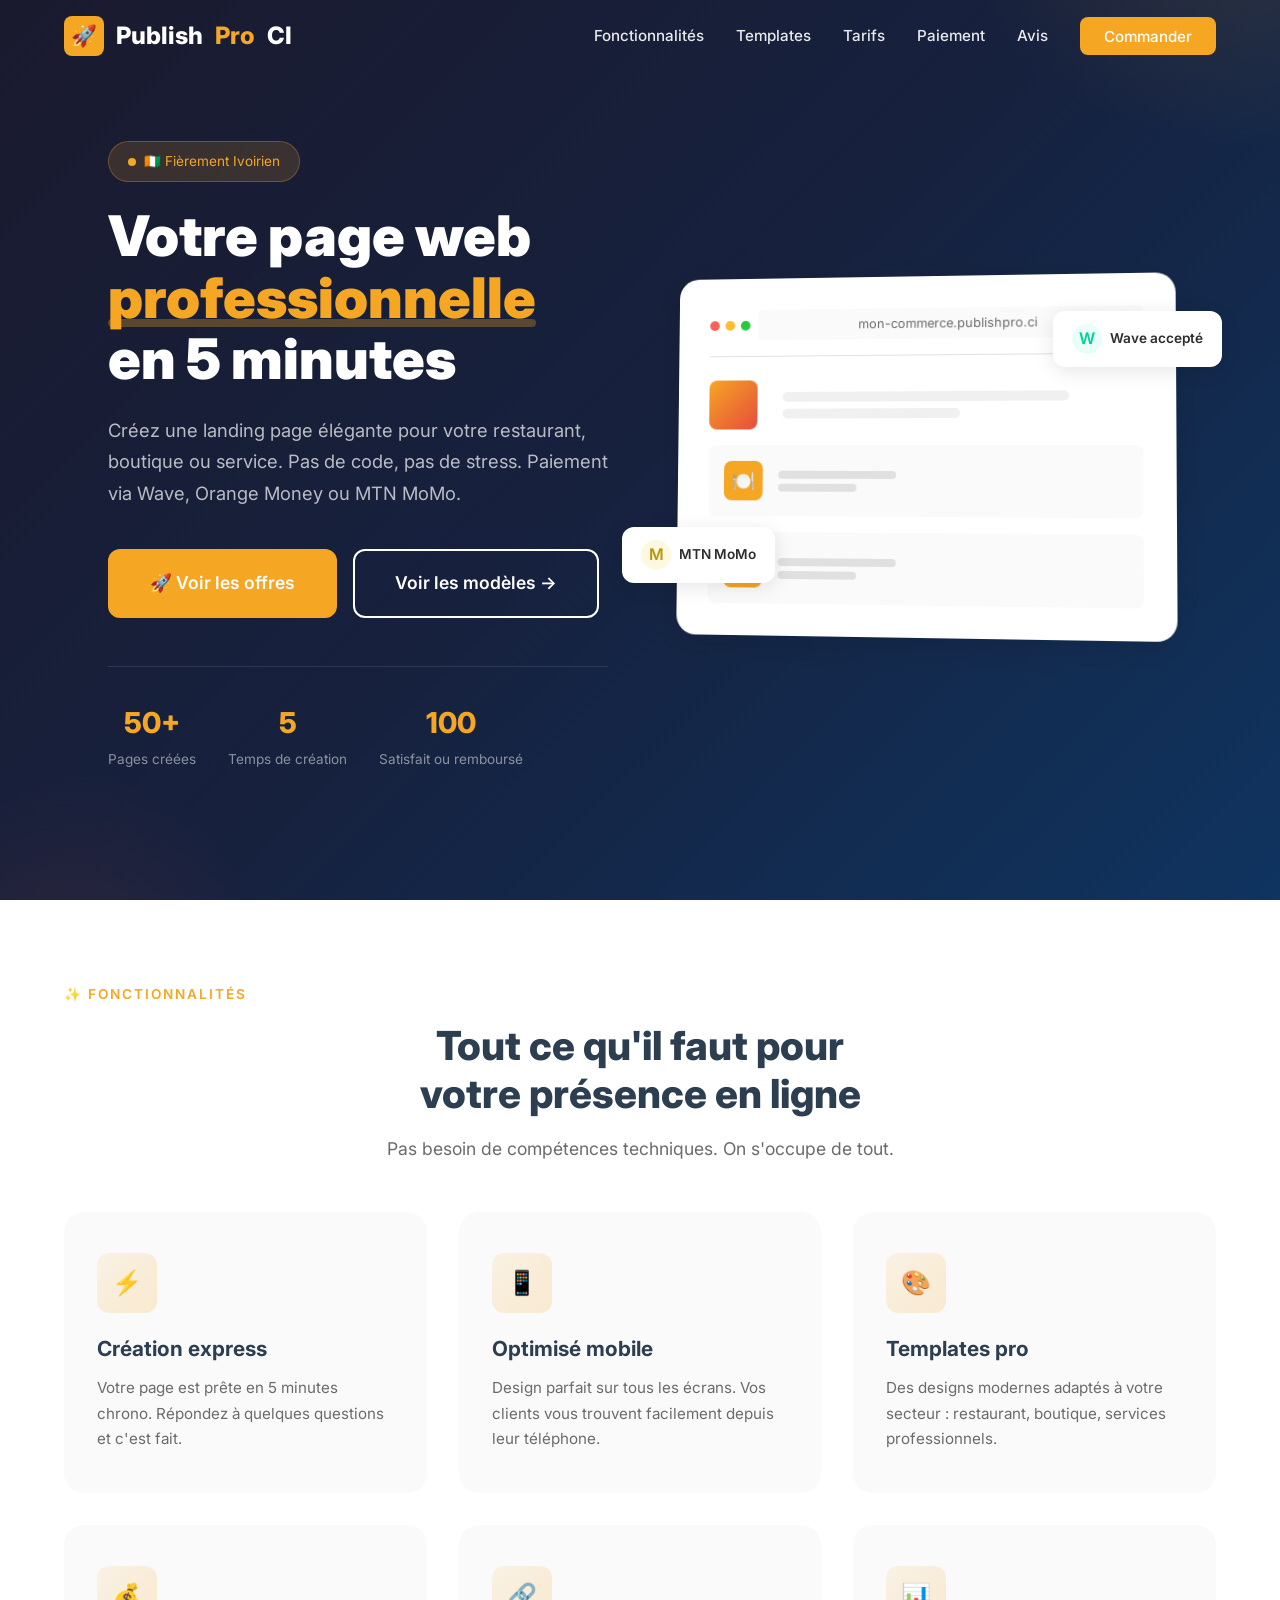
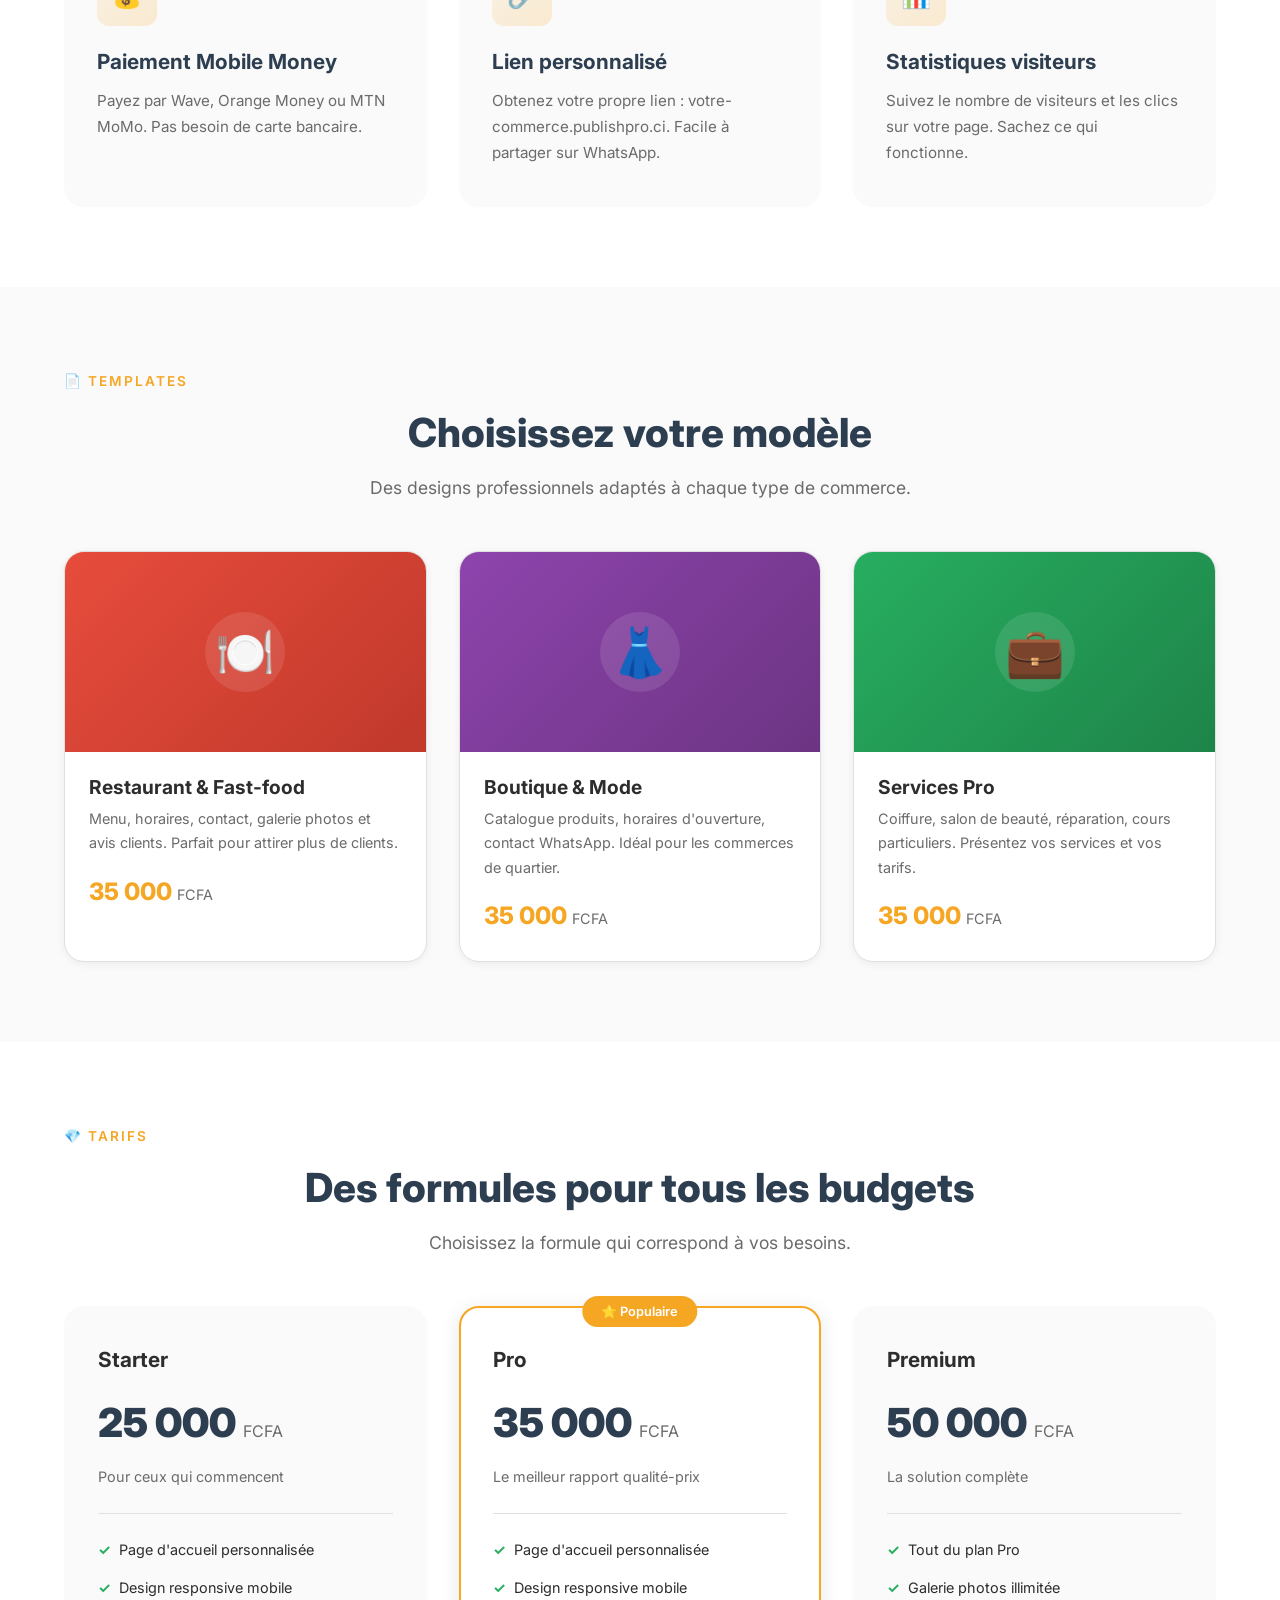
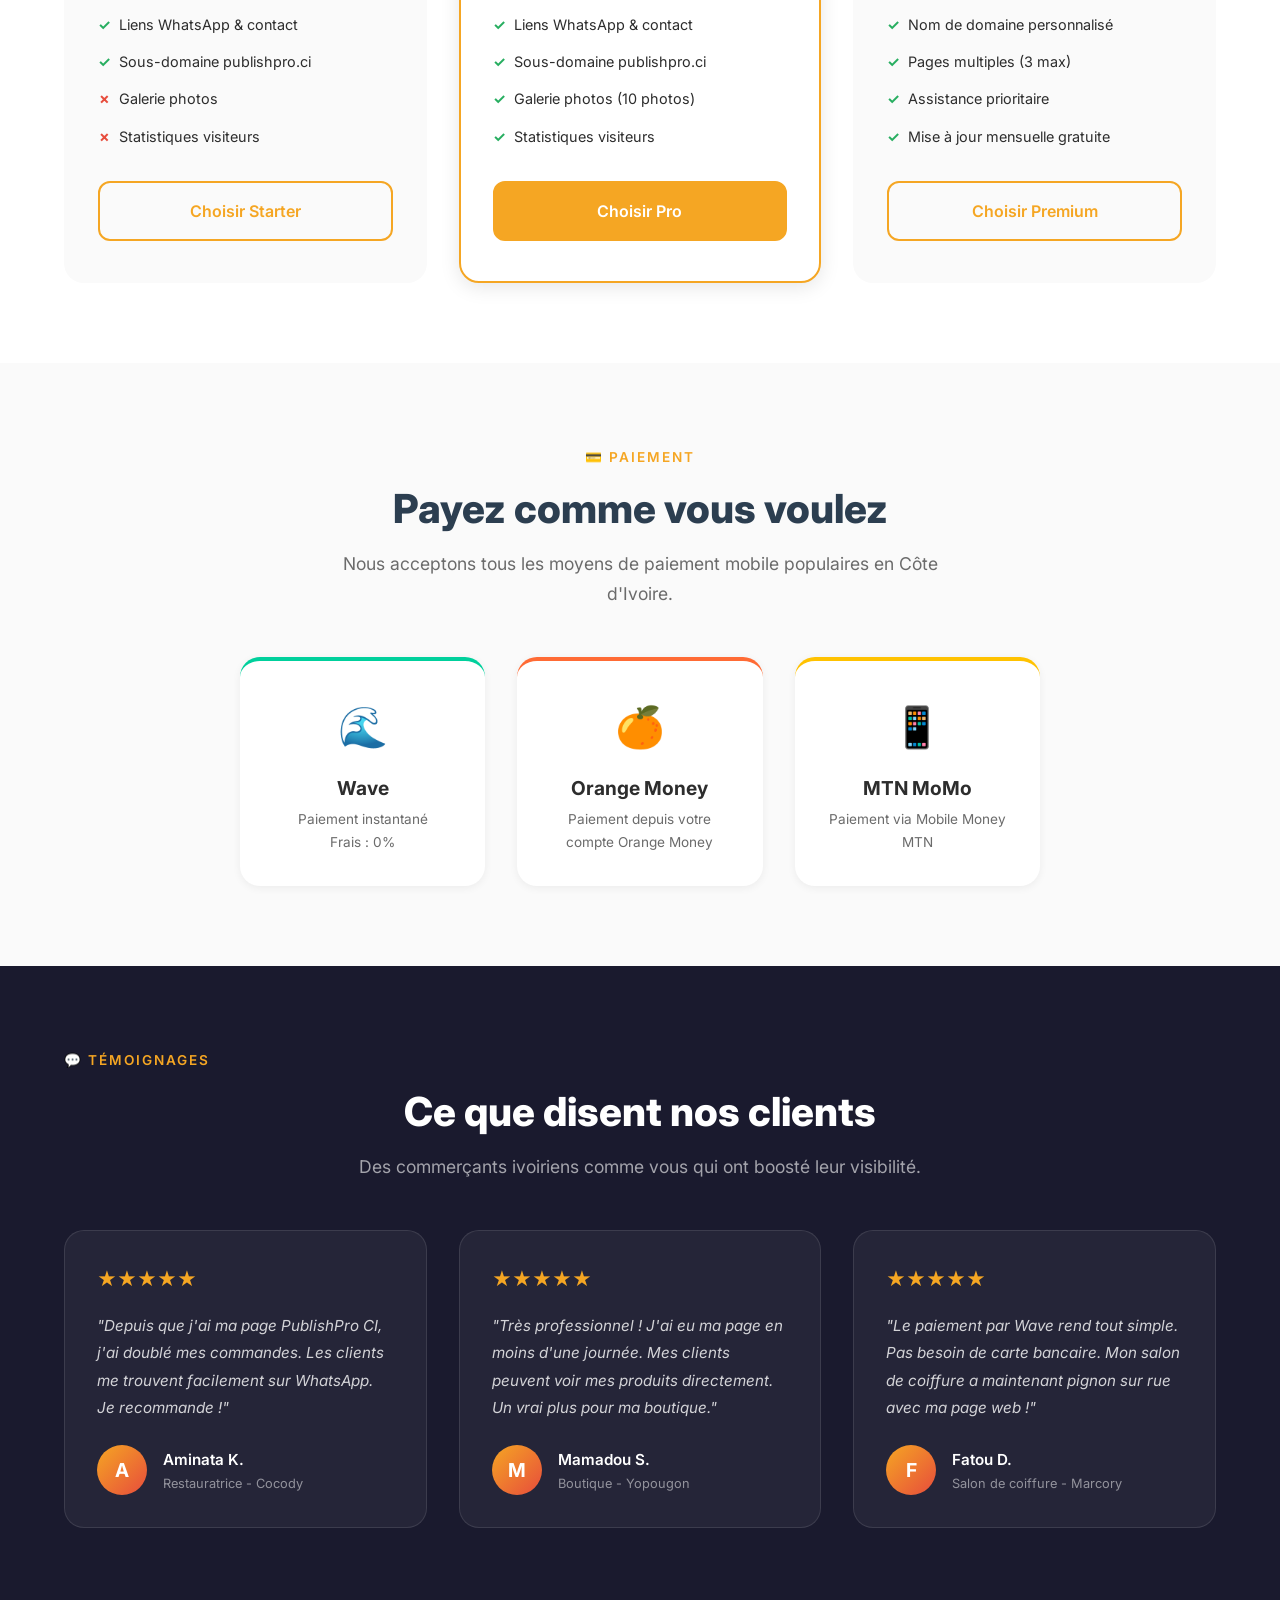
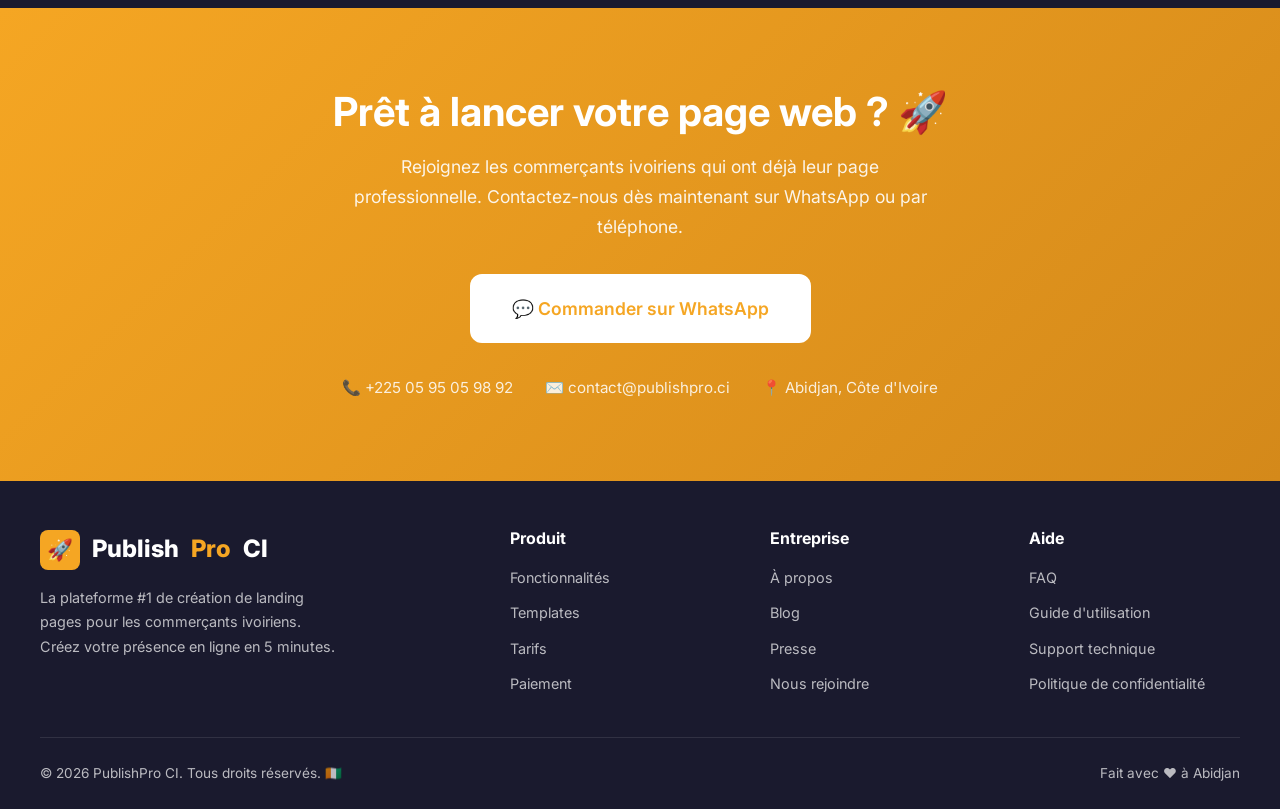
==== commit 738a6cf5: "📞 Update WhatsApp number to +2250595059892" ====
--- a/index.html
+++ b/index.html
@@ -405,12 +405,12 @@
                 Rejoignez les commerçants ivoiriens qui ont déjà leur page professionnelle. 
                 Contactez-nous dès maintenant sur WhatsApp ou par téléphone.
             </p>
-            <a href="https://wa.me/2250707070707" class="btn btn-lg" target="_blank" rel="noopener">
+            <a href="https://wa.me/2250595059892" class="btn btn-lg" target="_blank" rel="noopener">
                 💬 Commander sur WhatsApp
             </a>
             
             <div class="cta-contact">
-                <div class="cta-contact-item">📞 +225 07 07 07 07 07</div>
+                <div class="cta-contact-item">📞 +225 05 95 05 98 92</div>
                 <div class="cta-contact-item">✉️ contact@publishpro.ci</div>
                 <div class="cta-contact-item">📍 Abidjan, Côte d'Ivoire</div>
             </div>
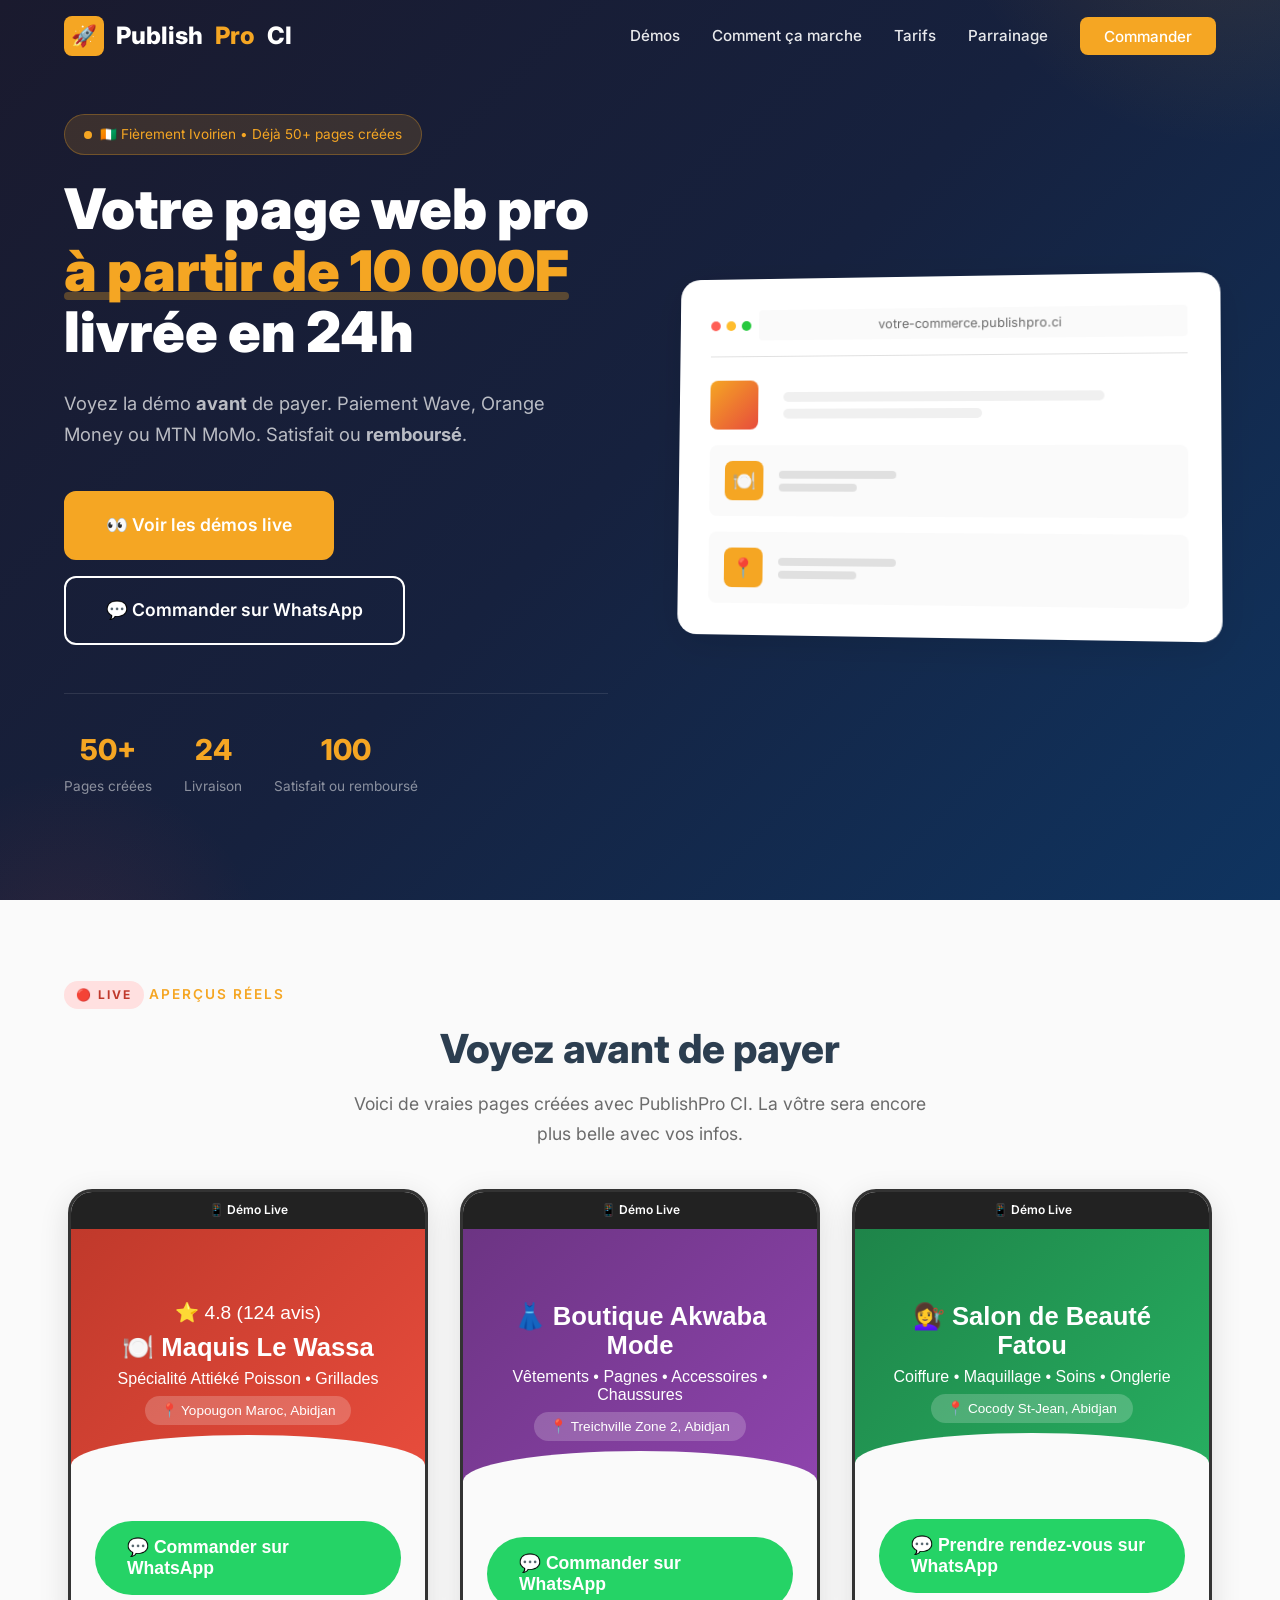
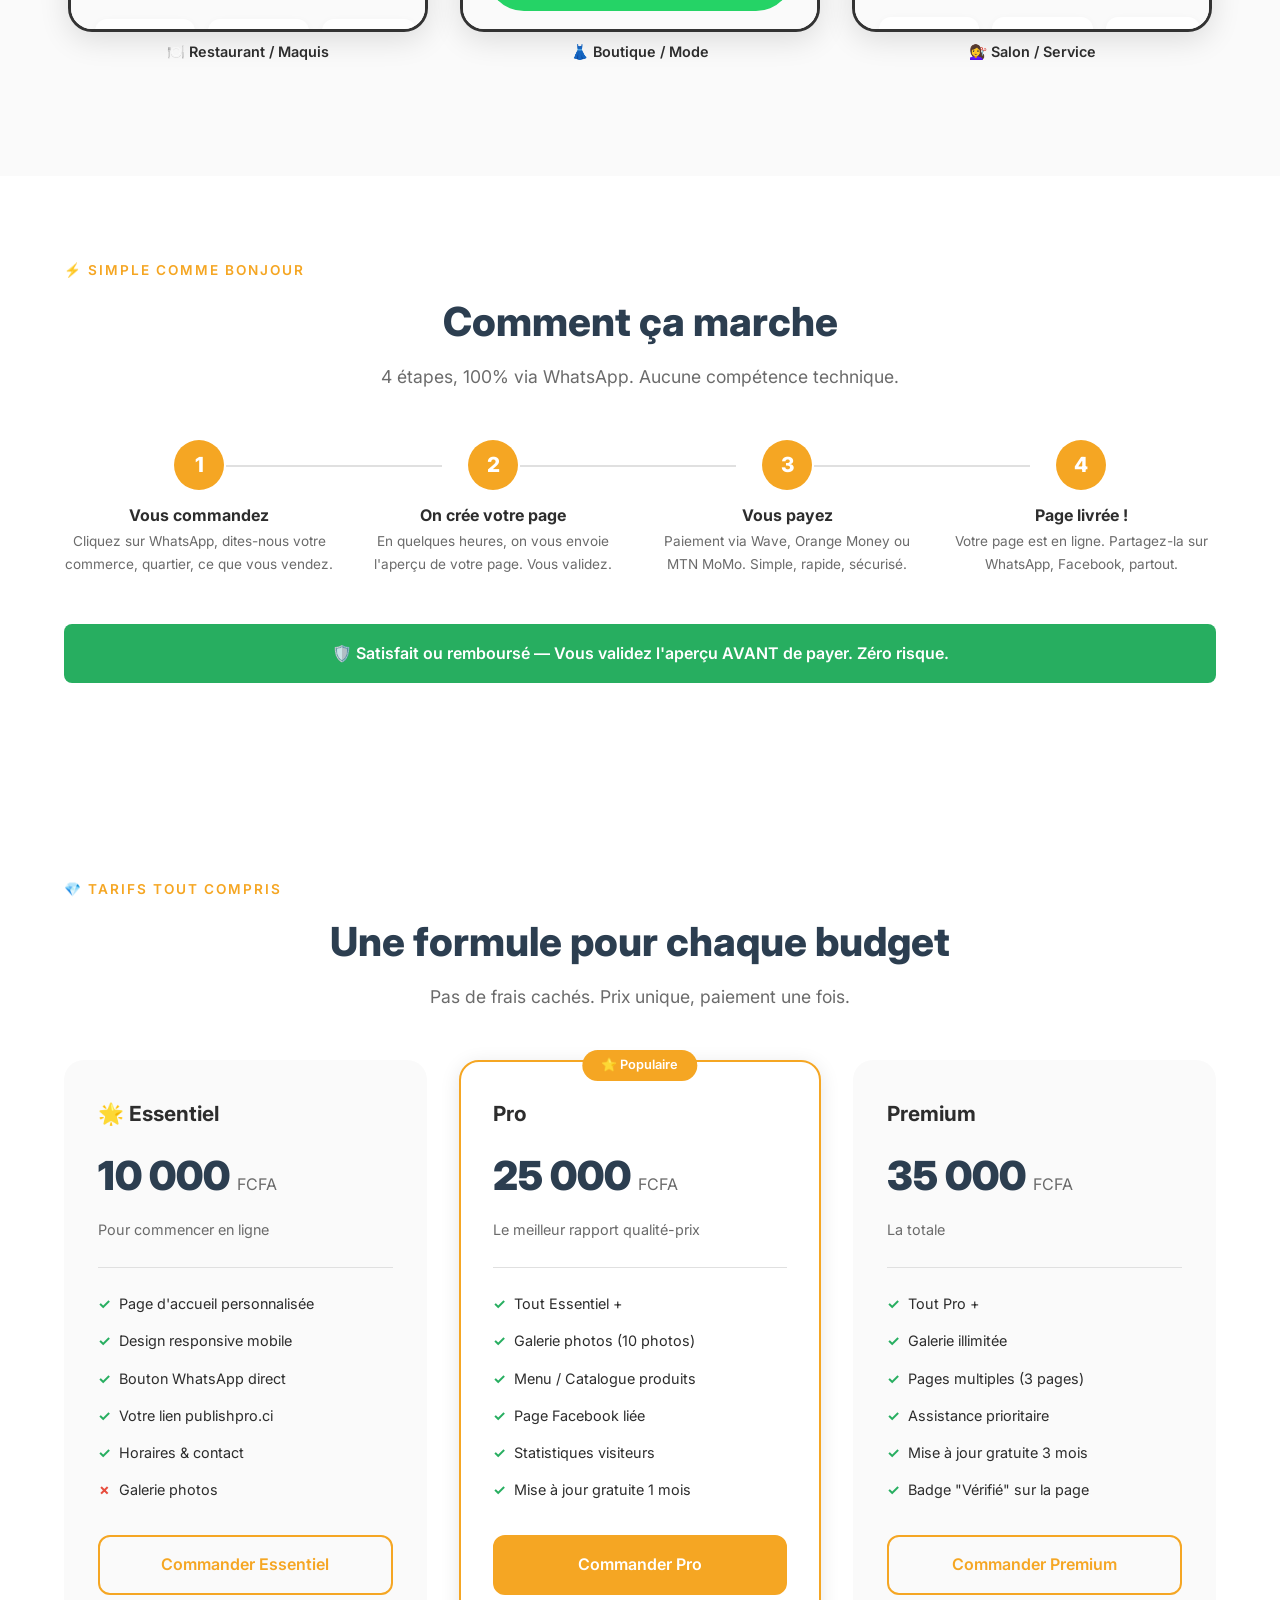
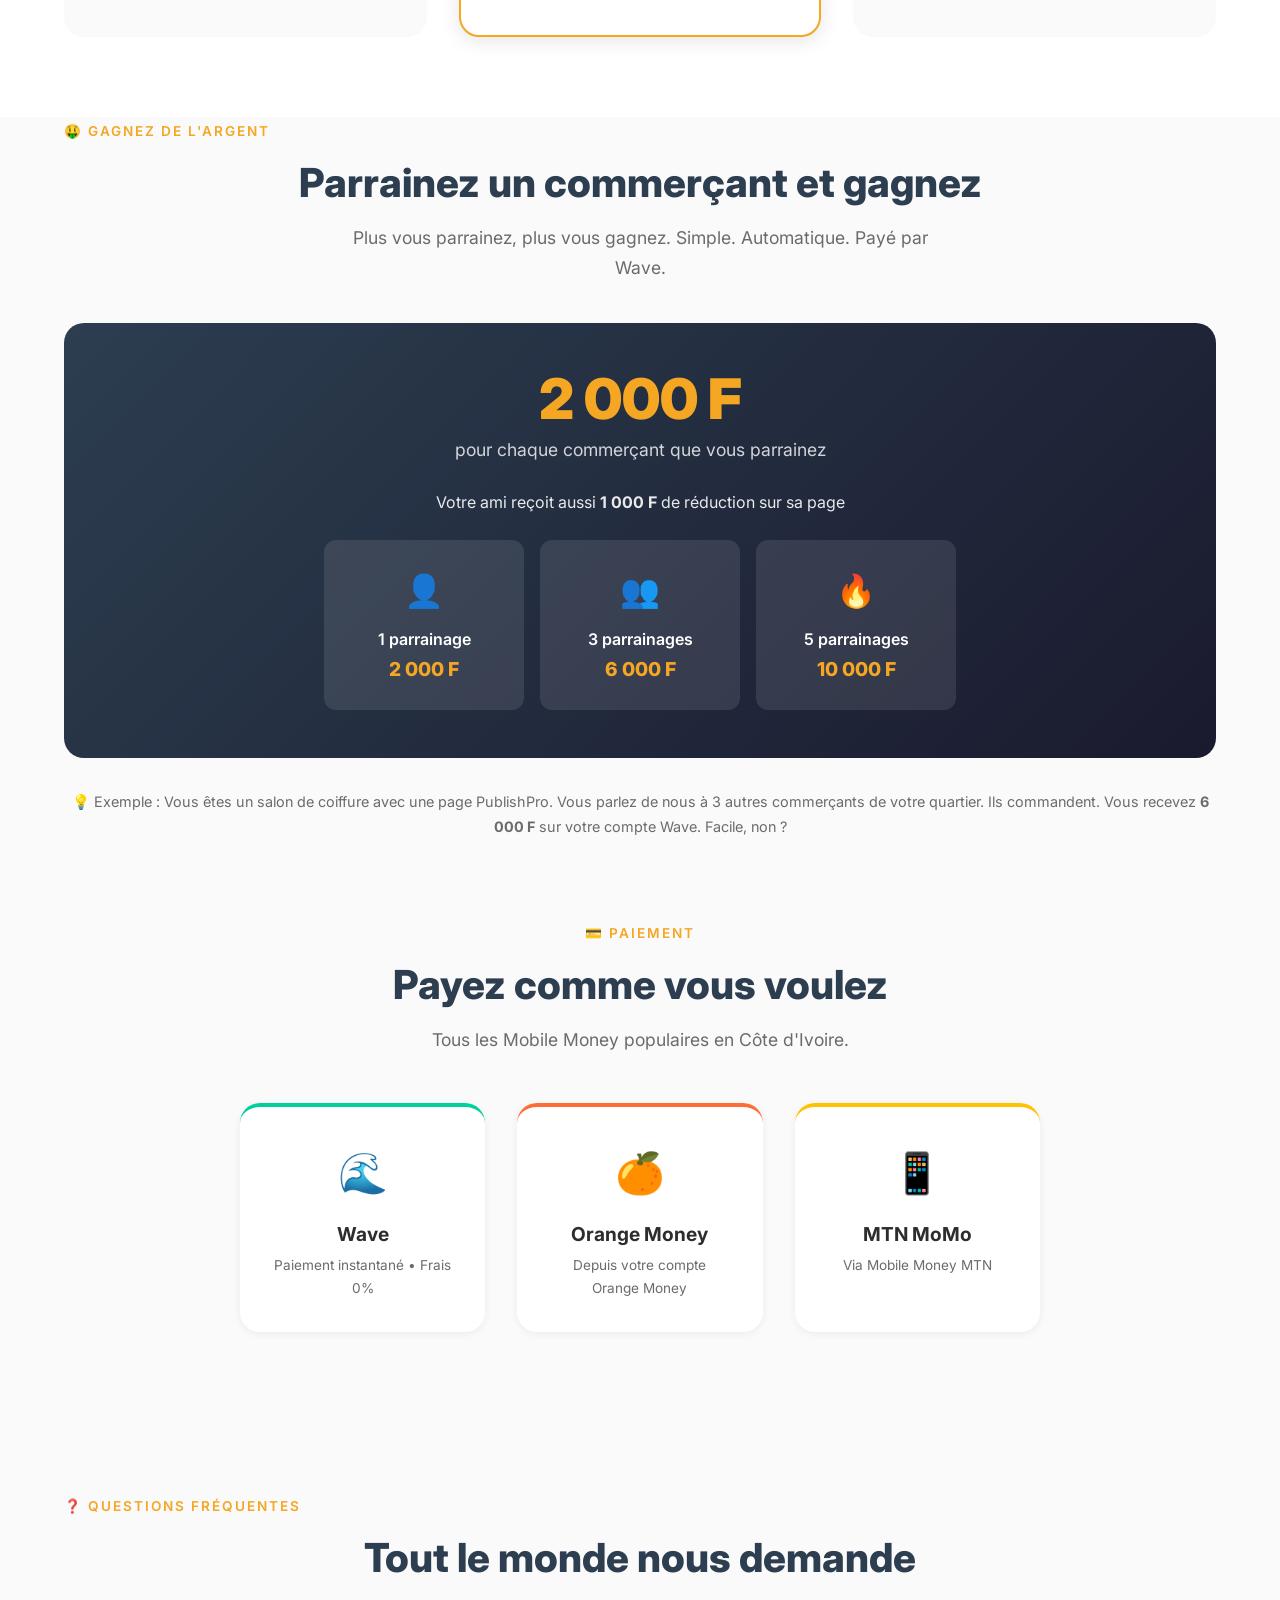
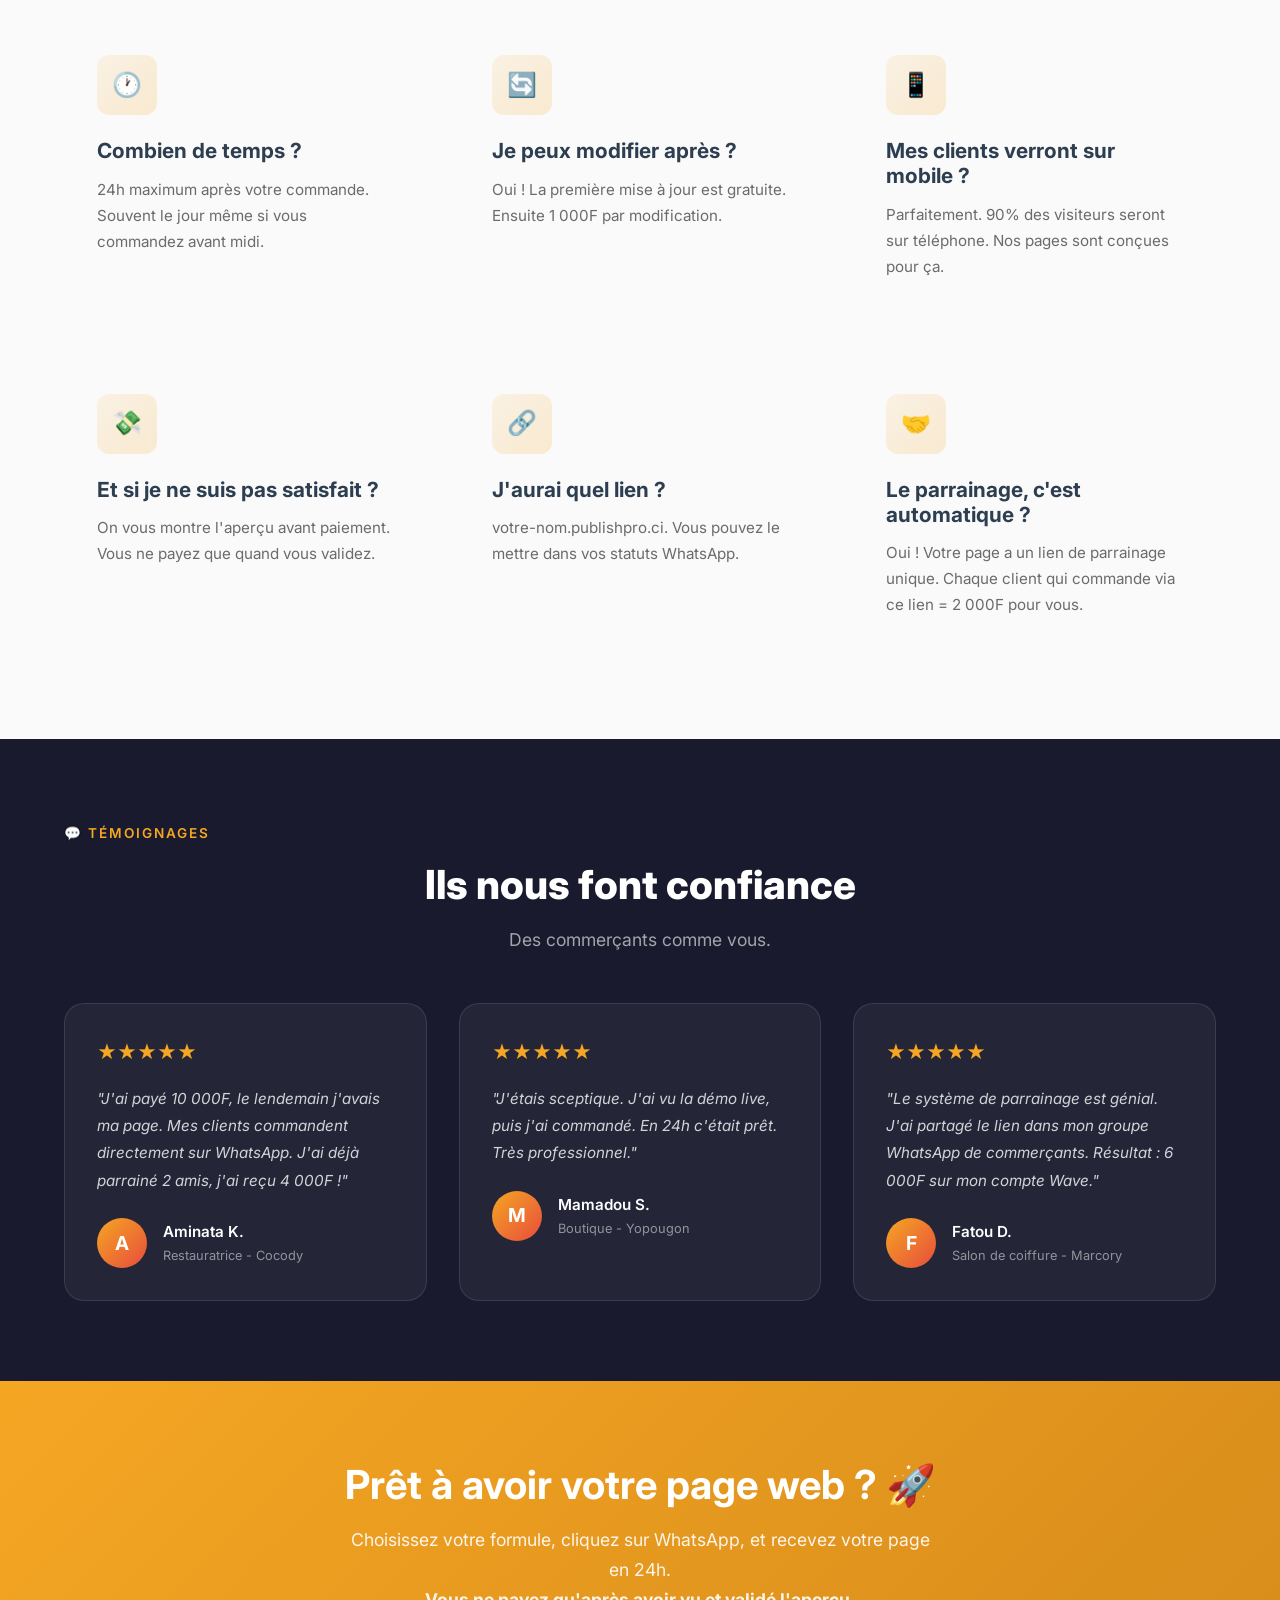
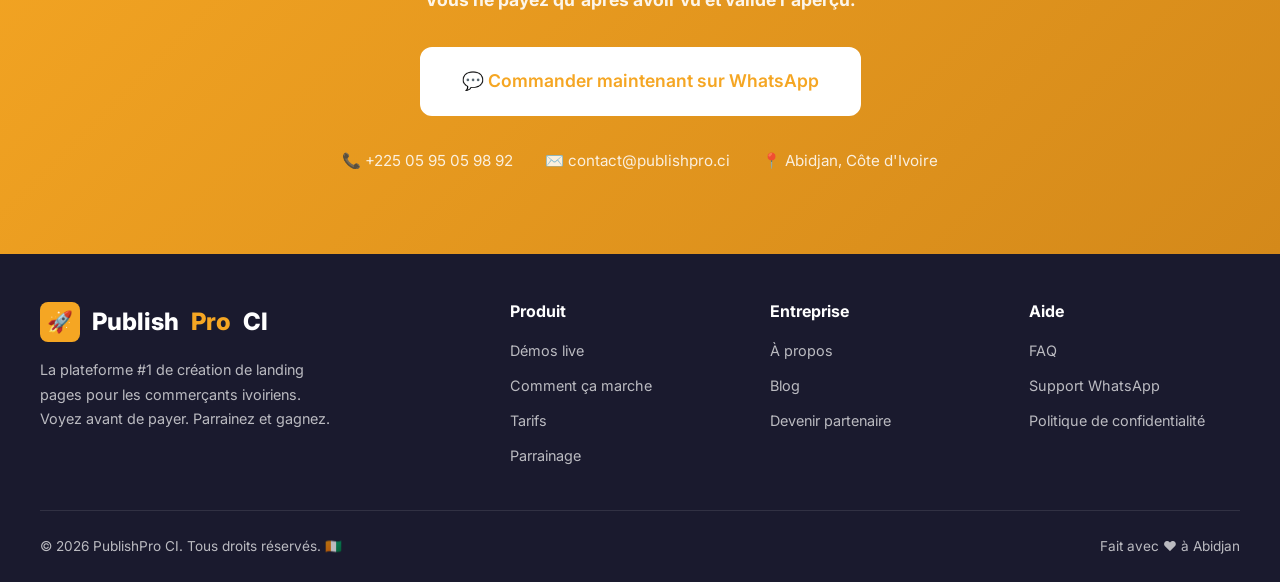
==== commit 4a208928: "🎨 V2: Démos live, parrainage viral, tarif 10K, UX repensée - 3 démos live réelles (restaurant, bouti" ====
--- a/index.html
+++ b/index.html
@@ -3,412 +3,389 @@
 <head>
     <meta charset="UTF-8">
     <meta name="viewport" content="width=device-width, initial-scale=1.0">
-    <meta name="description" content="PublishPro CI - Créez votre page web professionnelle pour votre restaurant, boutique ou service en Côte d'Ivoire. Paiement Mobile Money (Wave, Orange Money, MTN).">
-    <meta name="keywords" content="landing page, site web, commerçant, Côte d'Ivoire, Abidjan, page professionnelle, mobile money, wave, orange money">
-    <meta name="author" content="PublishPro CI">
-    
-    <meta property="og:title" content="PublishPro CI - Votre page web professionnelle en 5 minutes">
-    <meta property="og:description" content="Créez votre landing page professionnelle pour votre commerce en Côte d'Ivoire.">
+    <meta name="description" content="PublishPro CI - Créez votre landing page professionnelle en Côte d'Ivoire. Démos live, paiement Wave/Orange/MTN. Parrainez et gagnez 2000F.">
+    <meta name="keywords" content="landing page, site web, commerçant Côte d'Ivoire, Abidjan, page professionnelle, mobile money, wave, orange money, parrainage">
+    <meta property="og:title" content="PublishPro CI - Votre page pro en 24h | Démos live | 10 000F">
+    <meta property="og:description" content="Voyez avant de payer. 3 démos live. Paiement Wave, Orange, MTN. Parrainez → 2000F.">
     <meta property="og:type" content="website">
-    <meta property="og:locale" content="fr_CI">
-    
     <meta name="theme-color" content="#F5A623">
-    
-    <title>PublishPro CI - Landing Pages pour Commerçants Ivoiriens</title>
-    
+    <title>PublishPro CI • Landing Pages Pro | 10 000F • Démo Live • Parrainage</title>
     <link rel="stylesheet" href="css/style.css">
     <link rel="icon" type="image/svg+xml" href="data:image/svg+xml,<svg xmlns='http://www.w3.org/2000/svg' viewBox='0 0 32 32'><rect width='32' height='32' rx='6' fill='%23F5A623'/><text x='16' y='23' font-size='20' text-anchor='middle' fill='white' font-weight='bold'>P</text></svg>">
+    <style>
+        /* ========== V2 SPECIFIC STYLES ========== */
+        .demo-ribbon{display:inline-flex;align-items:center;gap:0.3rem;background:#FFE0E0;color:#C0392B;padding:0.25rem 0.75rem;border-radius:20px;font-size:0.75rem;font-weight:700;animation:pulse 2s infinite}
+        @keyframes pulse{0%,100%{opacity:1}50%{opacity:0.7}}
+        .flow-steps{display:grid;grid-template-columns:repeat(4,1fr);gap:1.5rem;margin:3rem 0;text-align:center}
+        .flow-step{position:relative}
+        .flow-step .step-number{width:50px;height:50px;background:var(--color-primary);color:white;border-radius:50%;display:flex;align-items:center;justify-content:center;font-size:1.3rem;font-weight:800;margin:0 auto 1rem;position:relative;z-index:2}
+        .flow-step::after{content:'';position:absolute;top:25px;left:60%;width:80%;height:2px;background:var(--color-border);z-index:1}
+        .flow-step:last-child::after{display:none}
+        .flow-step h4{font-size:1rem;margin-bottom:0.3rem}
+        .flow-step p{font-size:0.85rem;color:var(--color-text-light)}
+        .referral-box{background:linear-gradient(135deg,#2C3E50,#1A1A2E);color:white;padding:3rem 2rem;border-radius:var(--radius-lg);text-align:center;margin:2rem 0}
+        .referral-box h3{font-size:1.8rem;margin-bottom:0.5rem}
+        .referral-box .big-number{font-size:3.5rem;font-weight:900;color:var(--color-primary);line-height:1}
+        .referral-box .sub{font-size:1.1rem;opacity:0.8;margin:0.5rem 0 1.5rem}
+        .guarantee-strip{background:var(--color-success);color:white;text-align:center;padding:1rem;font-weight:600;font-size:1rem;margin:2rem 0;border-radius:var(--radius-sm)}
+        .demo-showcase{display:grid;grid-template-columns:repeat(3,1fr);gap:1.5rem;margin:2rem 0}
+        .demo-phone{background:white;border-radius:24px;box-shadow:0 8px 30px rgba(0,0,0,0.12);overflow:hidden;border:3px solid #333;max-width:360px;margin:0 auto;transition:transform 0.3s}
+        .demo-phone:hover{transform:translateY(-8px)}
+        .demo-phone-header{background:#222;padding:0.5rem 1rem;text-align:center;color:white;font-size:0.75rem;font-weight:600}
+        .demo-phone iframe{width:100%;height:400px;border:none;display:block}
+        @media(max-width:1024px){.flow-steps{grid-template-columns:repeat(2,1fr)}.flow-step:nth-child(2)::after{display:none}.demo-showcase{grid-template-columns:1fr;max-width:400px;margin-left:auto;margin-right:auto}}
+        @media(max-width:600px){.flow-steps{grid-template-columns:1fr}.flow-step::after{display:none}}
+    </style>
 </head>
 <body>
 
-    <!-- ==========================================================
-    NAVIGATION
-    ========================================================== -->
-    <nav class="navbar" role="navigation" aria-label="Navigation principale">
+    <!-- NAVIGATION -->
+    <nav class="navbar" role="navigation">
         <div class="container">
             <a href="#" class="nav-logo">
                 <div class="logo-icon">🚀</div>
                 Publish<span>Pro</span> CI
             </a>
-            
             <ul class="nav-links">
-                <li><a href="#features">Fonctionnalités</a></li>
-                <li><a href="#templates">Templates</a></li>
+                <li><a href="#demos">Démos</a></li>
+                <li><a href="#how">Comment ça marche</a></li>
                 <li><a href="#pricing">Tarifs</a></li>
-                <li><a href="#payment">Paiement</a></li>
-                <li><a href="#testimonials">Avis</a></li>
-                <li><a href="#contact" class="nav-cta">Commander</a></li>
+                <li><a href="#referral">Parrainage</a></li>
+                <li><a href="#order" class="nav-cta">Commander</a></li>
             </ul>
-            
-            <div class="nav-toggle" aria-label="Menu mobile" role="button" tabindex="0">
-                <span></span>
-                <span></span>
-                <span></span>
-            </div>
+            <div class="nav-toggle" aria-label="Menu"><span></span><span></span><span></span></div>
         </div>
     </nav>
 
-    <!-- ==========================================================
-    HERO SECTION
-    ========================================================== -->
+    <!-- HERO -->
     <section class="hero" id="hero">
         <div class="container">
             <div class="hero-content">
                 <div class="hero-badge">
                     <span class="dot"></span>
-                    🇨🇮 Fièrement Ivoirien
-                </div>
-                
+                    🇨🇮 Fièrement Ivoirien • Déjà 50+ pages créées
+                </div>
                 <h1>
-                    Votre page web<br>
-                    <span class="highlight">professionnelle</span><br>
-                    en 5 minutes
+                    Votre page web pro<br>
+                    <span class="highlight">à partir de 10 000F</span><br>
+                    livrée en 24h
                 </h1>
-                
                 <p>
-                    Créez une landing page élégante pour votre restaurant, boutique ou service. 
-                    Pas de code, pas de stress. Paiement via Wave, Orange Money ou MTN MoMo.
+                    Voyez la démo <strong>avant</strong> de payer. Paiement Wave, Orange Money ou MTN MoMo.
+                    Satisfait ou <strong>remboursé</strong>.
                 </p>
-                
                 <div class="hero-actions">
-                    <a href="#pricing" class="btn btn-primary btn-lg">
-                        🚀 Voir les offres
-                    </a>
-                    <a href="#templates" class="btn btn-secondary btn-lg">
-                        Voir les modèles →
-                    </a>
-                </div>
-                
+                    <a href="#demos" class="btn btn-primary btn-lg">👀 Voir les démos live</a>
+                    <a href="https://wa.me/2250595059892?text=Salut%20PublishPro!%20Je%20veux%20ma%20page%20web%20🚀" class="btn btn-secondary btn-lg" target="_blank">💬 Commander sur WhatsApp</a>
+                </div>
                 <div class="hero-stats">
-                    <div class="stat-item">
-                        <div class="stat-number">50+</div>
-                        <div class="stat-label">Pages créées</div>
-                    </div>
-                    <div class="stat-item">
-                        <div class="stat-number">5 min</div>
-                        <div class="stat-label">Temps de création</div>
-                    </div>
-                    <div class="stat-item">
-                        <div class="stat-number">100%</div>
-                        <div class="stat-label">Satisfait ou remboursé</div>
-                    </div>
-                </div>
-            </div>
-            
+                    <div class="stat-item"><div class="stat-number">50+</div><div class="stat-label">Pages créées</div></div>
+                    <div class="stat-item"><div class="stat-number">24h</div><div class="stat-label">Livraison</div></div>
+                    <div class="stat-item"><div class="stat-number">100%</div><div class="stat-label">Satisfait ou remboursé</div></div>
+                </div>
+            </div>
             <div class="hero-visual">
                 <div class="hero-mockup">
                     <div class="mockup-header">
-                        <div class="mockup-dots">
-                            <span></span>
-                            <span></span>
-                            <span></span>
-                        </div>
-                        <div class="mockup-url">mon-commerce.publishpro.ci</div>
+                        <div class="mockup-dots"><span></span><span></span><span></span></div>
+                        <div class="mockup-url">votre-commerce.publishpro.ci</div>
                     </div>
                     <div class="mockup-content">
                         <div class="mockup-row">
                             <div class="mockup-avatar"></div>
-                            <div class="mockup-text">
-                                <div class="line"></div>
-                                <div class="line"></div>
-                            </div>
+                            <div class="mockup-text"><div class="line"></div><div class="line"></div></div>
                         </div>
                         <div class="mockup-card">
                             <div class="mockup-card-icon">🍽️</div>
-                            <div class="mockup-card-text">
-                                <div class="line"></div>
-                                <div class="line"></div>
-                            </div>
+                            <div class="mockup-card-text"><div class="line"></div><div class="line"></div></div>
                         </div>
                         <div class="mockup-card">
                             <div class="mockup-card-icon">📍</div>
-                            <div class="mockup-card-text">
-                                <div class="line"></div>
-                                <div class="line"></div>
-                            </div>
+                            <div class="mockup-card-text"><div class="line"></div><div class="line"></div></div>
                         </div>
                     </div>
                 </div>
-                
-                <div class="floating-badge">
-                    <div class="badge-icon badge-wave">W</div>
-                    Wave accepté
-                </div>
-                <div class="floating-badge">
-                    <div class="badge-icon badge-mtn">M</div>
-                    MTN MoMo
-                </div>
-            </div>
-        </div>
-    </section>
-
-    <!-- ==========================================================
-    FEATURES
-    ========================================================== -->
-    <section class="features" id="features">
-        <div class="container">
-            <span class="section-tag">✨ Fonctionnalités</span>
-            <h2 class="section-title">Tout ce qu'il faut pour <br>votre présence en ligne</h2>
+            </div>
+        </div>
+    </section>
+
+    <!-- DEMOS LIVE -->
+    <section class="templates" id="demos">
+        <div class="container">
+            <span class="section-tag"><span class="demo-ribbon">🔴 LIVE</span> Aperçus réels</span>
+            <h2 class="section-title">Voyez avant de payer</h2>
             <p class="section-subtitle">
-                Pas besoin de compétences techniques. On s'occupe de tout.
+                Voici de vraies pages créées avec PublishPro CI. La vôtre sera encore plus belle avec vos infos.
             </p>
-            
-            <div class="features-grid">
-                <div class="feature-card">
-                    <div class="feature-icon">⚡</div>
-                    <h3>Création express</h3>
-                    <p>Votre page est prête en 5 minutes chrono. Répondez à quelques questions et c'est fait.</p>
-                </div>
-                
-                <div class="feature-card">
-                    <div class="feature-icon">📱</div>
-                    <h3>Optimisé mobile</h3>
-                    <p>Design parfait sur tous les écrans. Vos clients vous trouvent facilement depuis leur téléphone.</p>
-                </div>
-                
-                <div class="feature-card">
-                    <div class="feature-icon">🎨</div>
-                    <h3>Templates pro</h3>
-                    <p>Des designs modernes adaptés à votre secteur : restaurant, boutique, services professionnels.</p>
-                </div>
-                
-                <div class="feature-card">
-                    <div class="feature-icon">💰</div>
-                    <h3>Paiement Mobile Money</h3>
-                    <p>Payez par Wave, Orange Money ou MTN MoMo. Pas besoin de carte bancaire.</p>
-                </div>
-                
-                <div class="feature-card">
-                    <div class="feature-icon">🔗</div>
-                    <h3>Lien personnalisé</h3>
-                    <p>Obtenez votre propre lien : votre-commerce.publishpro.ci. Facile à partager sur WhatsApp.</p>
-                </div>
-                
-                <div class="feature-card">
-                    <div class="feature-icon">📊</div>
-                    <h3>Statistiques visiteurs</h3>
-                    <p>Suivez le nombre de visiteurs et les clics sur votre page. Sachez ce qui fonctionne.</p>
-                </div>
-            </div>
-        </div>
-    </section>
-
-    <!-- ==========================================================
-    TEMPLATES
-    ========================================================== -->
-    <section class="templates" id="templates">
-        <div class="container">
-            <span class="section-tag">📄 Templates</span>
-            <h2 class="section-title">Choisissez votre modèle</h2>
-            <p class="section-subtitle">
-                Des designs professionnels adaptés à chaque type de commerce.
-            </p>
-            
-            <div class="templates-grid">
-                <div class="template-card">
-                    <div class="template-preview restaurant">
-                        <div class="preview-icon">🍽️</div>
-                    </div>
-                    <div class="template-info">
-                        <h3>Restaurant & Fast-food</h3>
-                        <p>Menu, horaires, contact, galerie photos et avis clients. Parfait pour attirer plus de clients.</p>
-                        <div class="template-price">35 000 <span>FCFA</span></div>
-                    </div>
-                </div>
-                
-                <div class="template-card">
-                    <div class="template-preview boutique">
-                        <div class="preview-icon">👗</div>
-                    </div>
-                    <div class="template-info">
-                        <h3>Boutique & Mode</h3>
-                        <p>Catalogue produits, horaires d'ouverture, contact WhatsApp. Idéal pour les commerces de quartier.</p>
-                        <div class="template-price">35 000 <span>FCFA</span></div>
-                    </div>
-                </div>
-                
-                <div class="template-card">
-                    <div class="template-preview service">
-                        <div class="preview-icon">💼</div>
-                    </div>
-                    <div class="template-info">
-                        <h3>Services Pro</h3>
-                        <p>Coiffure, salon de beauté, réparation, cours particuliers. Présentez vos services et vos tarifs.</p>
-                        <div class="template-price">35 000 <span>FCFA</span></div>
-                    </div>
-                </div>
-            </div>
-        </div>
-    </section>
-
-    <!-- ==========================================================
-    PRICING
-    ========================================================== -->
+
+            <div class="demo-showcase">
+                <div>
+                    <div class="demo-phone">
+                        <div class="demo-phone-header">📱 Démo Live</div>
+                        <iframe src="demo/maquis-le-wassa-yopougon.html" title="Démo Maquis Le Wassa" loading="lazy"></iframe>
+                    </div>
+                    <div style="text-align:center;margin-top:0.5rem;font-weight:600;font-size:0.9rem">🍽️ Restaurant / Maquis</div>
+                </div>
+                <div>
+                    <div class="demo-phone">
+                        <div class="demo-phone-header">📱 Démo Live</div>
+                        <iframe src="demo/boutique-akwaba-mode-treichville.html" title="Démo Boutique Akwaba" loading="lazy"></iframe>
+                    </div>
+                    <div style="text-align:center;margin-top:0.5rem;font-weight:600;font-size:0.9rem">👗 Boutique / Mode</div>
+                </div>
+                <div>
+                    <div class="demo-phone">
+                        <div class="demo-phone-header">📱 Démo Live</div>
+                        <iframe src="demo/salon-beaute-fatou-cocody.html" title="Démo Salon Fatou" loading="lazy"></iframe>
+                    </div>
+                    <div style="text-align:center;margin-top:0.5rem;font-weight:600;font-size:0.9rem">💇‍♀️ Salon / Service</div>
+                </div>
+            </div>
+        </div>
+    </section>
+
+    <!-- COMMENT ÇA MARCHE -->
+    <section class="features" id="how">
+        <div class="container">
+            <span class="section-tag">⚡ Simple comme bonjour</span>
+            <h2 class="section-title">Comment ça marche</h2>
+            <p class="section-subtitle">4 étapes, 100% via WhatsApp. Aucune compétence technique.</p>
+
+            <div class="flow-steps">
+                <div class="flow-step">
+                    <div class="step-number">1</div>
+                    <h4>Vous commandez</h4>
+                    <p>Cliquez sur WhatsApp, dites-nous votre commerce, quartier, ce que vous vendez.</p>
+                </div>
+                <div class="flow-step">
+                    <div class="step-number">2</div>
+                    <h4>On crée votre page</h4>
+                    <p>En quelques heures, on vous envoie l'aperçu de votre page. Vous validez.</p>
+                </div>
+                <div class="flow-step">
+                    <div class="step-number">3</div>
+                    <h4>Vous payez</h4>
+                    <p>Paiement via Wave, Orange Money ou MTN MoMo. Simple, rapide, sécurisé.</p>
+                </div>
+                <div class="flow-step">
+                    <div class="step-number">4</div>
+                    <h4>Page livrée !</h4>
+                    <p>Votre page est en ligne. Partagez-la sur WhatsApp, Facebook, partout.</p>
+                </div>
+            </div>
+
+            <div class="guarantee-strip">
+                🛡️ Satisfait ou remboursé — Vous validez l'aperçu AVANT de payer. Zéro risque.
+            </div>
+        </div>
+    </section>
+
+    <!-- PRICING -->
     <section class="pricing" id="pricing">
         <div class="container">
-            <span class="section-tag">💎 Tarifs</span>
-            <h2 class="section-title">Des formules pour tous les budgets</h2>
-            <p class="section-subtitle">
-                Choisissez la formule qui correspond à vos besoins.
-            </p>
-            
+            <span class="section-tag">💎 Tarifs tout compris</span>
+            <h2 class="section-title">Une formule pour chaque budget</h2>
+            <p class="section-subtitle">Pas de frais cachés. Prix unique, paiement une fois.</p>
+
             <div class="pricing-grid">
                 <div class="pricing-card">
-                    <h3>Starter</h3>
-                    <div class="pricing-amount">25 000 <span class="pricing-currency">FCFA</span></div>
-                    <p class="pricing-desc">Pour ceux qui commencent</p>
+                    <h3>🌟 Essentiel</h3>
+                    <div class="pricing-amount">10 000 <span class="pricing-currency">FCFA</span></div>
+                    <p class="pricing-desc">Pour commencer en ligne</p>
                     <ul class="pricing-features">
                         <li><span class="check">✓</span> Page d'accueil personnalisée</li>
                         <li><span class="check">✓</span> Design responsive mobile</li>
-                        <li><span class="check">✓</span> Liens WhatsApp & contact</li>
-                        <li><span class="check">✓</span> Sous-domaine publishpro.ci</li>
+                        <li><span class="check">✓</span> Bouton WhatsApp direct</li>
+                        <li><span class="check">✓</span> Votre lien publishpro.ci</li>
+                        <li><span class="check">✓</span> Horaires & contact</li>
                         <li><span class="cross">✗</span> Galerie photos</li>
-                        <li><span class="cross">✗</span> Statistiques visiteurs</li>
                     </ul>
-                    <a href="#" class="btn btn-outline">Choisir Starter</a>
-                </div>
-                
+                    <a href="https://wa.me/2250595059892?text=Salut!%20Je%20veux%20la%20formule%20ESSENTIEL%20à%2010000F.%20Voici%20mon%20commerce%20:" class="btn btn-outline">Commander Essentiel</a>
+                </div>
+
                 <div class="pricing-card featured">
                     <div class="pricing-badge">⭐ Populaire</div>
                     <h3>Pro</h3>
-                    <div class="pricing-amount">35 000 <span class="pricing-currency">FCFA</span></div>
+                    <div class="pricing-amount">25 000 <span class="pricing-currency">FCFA</span></div>
                     <p class="pricing-desc">Le meilleur rapport qualité-prix</p>
                     <ul class="pricing-features">
-                        <li><span class="check">✓</span> Page d'accueil personnalisée</li>
-                        <li><span class="check">✓</span> Design responsive mobile</li>
-                        <li><span class="check">✓</span> Liens WhatsApp & contact</li>
-                        <li><span class="check">✓</span> Sous-domaine publishpro.ci</li>
+                        <li><span class="check">✓</span> Tout Essentiel +</li>
                         <li><span class="check">✓</span> Galerie photos (10 photos)</li>
+                        <li><span class="check">✓</span> Menu / Catalogue produits</li>
+                        <li><span class="check">✓</span> Page Facebook liée</li>
                         <li><span class="check">✓</span> Statistiques visiteurs</li>
+                        <li><span class="check">✓</span> Mise à jour gratuite 1 mois</li>
                     </ul>
-                    <a href="#" class="btn btn-primary">Choisir Pro</a>
-                </div>
-                
+                    <a href="https://wa.me/2250595059892?text=Salut!%20Je%20veux%20la%20formule%20PRO%20à%2025000F.%20Voici%20mon%20commerce%20:" class="btn btn-primary">Commander Pro</a>
+                </div>
+
                 <div class="pricing-card">
                     <h3>Premium</h3>
-                    <div class="pricing-amount">50 000 <span class="pricing-currency">FCFA</span></div>
-                    <p class="pricing-desc">La solution complète</p>
+                    <div class="pricing-amount">35 000 <span class="pricing-currency">FCFA</span></div>
+                    <p class="pricing-desc">La totale</p>
                     <ul class="pricing-features">
-                        <li><span class="check">✓</span> Tout du plan Pro</li>
-                        <li><span class="check">✓</span> Galerie photos illimitée</li>
-                        <li><span class="check">✓</span> Nom de domaine personnalisé</li>
-                        <li><span class="check">✓</span> Pages multiples (3 max)</li>
+                        <li><span class="check">✓</span> Tout Pro +</li>
+                        <li><span class="check">✓</span> Galerie illimitée</li>
+                        <li><span class="check">✓</span> Pages multiples (3 pages)</li>
                         <li><span class="check">✓</span> Assistance prioritaire</li>
-                        <li><span class="check">✓</span> Mise à jour mensuelle gratuite</li>
+                        <li><span class="check">✓</span> Mise à jour gratuite 3 mois</li>
+                        <li><span class="check">✓</span> Badge "Vérifié" sur la page</li>
                     </ul>
-                    <a href="#" class="btn btn-outline">Choisir Premium</a>
-                </div>
-            </div>
-        </div>
-    </section>
-
-    <!-- ==========================================================
-    MOBILE MONEY
-    ========================================================== -->
+                    <a href="https://wa.me/2250595059892?text=Salut!%20Je%20veux%20la%20formule%20PREMIUM%20à%2035000F.%20Voici%20mon%20commerce%20:" class="btn btn-outline">Commander Premium</a>
+                </div>
+            </div>
+        </div>
+    </section>
+
+    <!-- PARRAINAGE VIRAL -->
+    <section id="referral">
+        <div class="container">
+            <span class="section-tag">🤑 Gagnez de l'argent</span>
+            <h2 class="section-title" style="text-align:center">Parrainez un commerçant et gagnez</h2>
+            <p class="section-subtitle">Plus vous parrainez, plus vous gagnez. Simple. Automatique. Payé par Wave.</p>
+
+            <div class="referral-box">
+                <div class="big-number">2 000 F</div>
+                <div class="sub">pour chaque commerçant que vous parrainez</div>
+                <p style="margin-bottom:1.5rem;opacity:0.9">Votre ami reçoit aussi <strong>1 000 F</strong> de réduction sur sa page</p>
+                <div style="display:flex;gap:1rem;justify-content:center;flex-wrap:wrap">
+                    <div style="background:rgba(255,255,255,0.1);padding:1.5rem;border-radius:12px;flex:1;min-width:150px;max-width:200px">
+                        <div style="font-size:2rem;margin-bottom:0.5rem">👤</div>
+                        <div style="font-weight:600">1 parrainage</div>
+                        <div style="color:var(--color-primary);font-weight:800;font-size:1.2rem">2 000 F</div>
+                    </div>
+                    <div style="background:rgba(255,255,255,0.1);padding:1.5rem;border-radius:12px;flex:1;min-width:150px;max-width:200px">
+                        <div style="font-size:2rem;margin-bottom:0.5rem">👥</div>
+                        <div style="font-weight:600">3 parrainages</div>
+                        <div style="color:var(--color-primary);font-weight:800;font-size:1.2rem">6 000 F</div>
+                    </div>
+                    <div style="background:rgba(255,255,255,0.1);padding:1.5rem;border-radius:12px;flex:1;min-width:150px;max-width:200px">
+                        <div style="font-size:2rem;margin-bottom:0.5rem">🔥</div>
+                        <div style="font-weight:600">5 parrainages</div>
+                        <div style="color:var(--color-primary);font-weight:800;font-size:1.2rem">10 000 F</div>
+                    </div>
+                </div>
+            </div>
+
+            <p style="text-align:center;color:var(--color-text-light);font-size:0.9rem">
+                💡 Exemple : Vous êtes un salon de coiffure avec une page PublishPro. Vous parlez de nous à 3 autres commerçants
+                de votre quartier. Ils commandent. Vous recevez <strong>6 000 F</strong> sur votre compte Wave. Facile, non ?
+            </p>
+        </div>
+    </section>
+
+    <!-- PAIEMENT -->
     <section class="mobile-money" id="payment">
         <div class="container">
             <span class="section-tag">💳 Paiement</span>
             <h2 class="section-title">Payez comme vous voulez</h2>
-            <p class="section-subtitle">
-                Nous acceptons tous les moyens de paiement mobile populaires en Côte d'Ivoire.
-            </p>
-            
+            <p class="section-subtitle">Tous les Mobile Money populaires en Côte d'Ivoire.</p>
             <div class="payment-grid">
                 <div class="payment-card wave">
                     <div class="payment-icon">🌊</div>
                     <h4>Wave</h4>
-                    <p>Paiement instantané<br>Frais : 0%</p>
-                </div>
-                
+                    <p>Paiement instantané • Frais 0%</p>
+                </div>
                 <div class="payment-card orange">
                     <div class="payment-icon">🍊</div>
                     <h4>Orange Money</h4>
-                    <p>Paiement depuis votre compte Orange Money</p>
-                </div>
-                
+                    <p>Depuis votre compte Orange Money</p>
+                </div>
                 <div class="payment-card mtn">
                     <div class="payment-icon">📱</div>
                     <h4>MTN MoMo</h4>
-                    <p>Paiement via Mobile Money MTN</p>
-                </div>
-            </div>
-        </div>
-    </section>
-
-    <!-- ==========================================================
-    TESTIMONIALS
-    ========================================================== -->
+                    <p>Via Mobile Money MTN</p>
+                </div>
+            </div>
+        </div>
+    </section>
+
+    <!-- FAQ RAPIDE -->
+    <section class="features" style="background:var(--color-bg)">
+        <div class="container">
+            <span class="section-tag">❓ Questions fréquentes</span>
+            <h2 class="section-title" style="text-align:center">Tout le monde nous demande</h2>
+            <div class="features-grid" style="margin-top:2rem">
+                <div class="feature-card">
+                    <div class="feature-icon">🕐</div>
+                    <h3>Combien de temps ?</h3>
+                    <p>24h maximum après votre commande. Souvent le jour même si vous commandez avant midi.</p>
+                </div>
+                <div class="feature-card">
+                    <div class="feature-icon">🔄</div>
+                    <h3>Je peux modifier après ?</h3>
+                    <p>Oui ! La première mise à jour est gratuite. Ensuite 1 000F par modification.</p>
+                </div>
+                <div class="feature-card">
+                    <div class="feature-icon">📱</div>
+                    <h3>Mes clients verront sur mobile ?</h3>
+                    <p>Parfaitement. 90% des visiteurs seront sur téléphone. Nos pages sont conçues pour ça.</p>
+                </div>
+                <div class="feature-card">
+                    <div class="feature-icon">💸</div>
+                    <h3>Et si je ne suis pas satisfait ?</h3>
+                    <p>On vous montre l'aperçu avant paiement. Vous ne payez que quand vous validez.</p>
+                </div>
+                <div class="feature-card">
+                    <div class="feature-icon">🔗</div>
+                    <h3>J'aurai quel lien ?</h3>
+                    <p>votre-nom.publishpro.ci. Vous pouvez le mettre dans vos statuts WhatsApp.</p>
+                </div>
+                <div class="feature-card">
+                    <div class="feature-icon">🤝</div>
+                    <h3>Le parrainage, c'est automatique ?</h3>
+                    <p>Oui ! Votre page a un lien de parrainage unique. Chaque client qui commande via ce lien = 2 000F pour vous.</p>
+                </div>
+            </div>
+        </div>
+    </section>
+
+    <!-- TESTIMONIALS -->
     <section class="testimonials" id="testimonials">
         <div class="container">
             <span class="section-tag">💬 Témoignages</span>
-            <h2 class="section-title">Ce que disent nos clients</h2>
-            <p class="section-subtitle">
-                Des commerçants ivoiriens comme vous qui ont boosté leur visibilité.
-            </p>
-            
+            <h2 class="section-title">Ils nous font confiance</h2>
+            <p class="section-subtitle">Des commerçants comme vous.</p>
             <div class="testimonials-grid">
                 <div class="testimonial-card">
                     <div class="testimonial-stars">★★★★★</div>
-                    <p class="testimonial-text">
-                        "Depuis que j'ai ma page PublishPro CI, j'ai doublé mes commandes. 
-                        Les clients me trouvent facilement sur WhatsApp. Je recommande !"
-                    </p>
+                    <p class="testimonial-text">"J'ai payé 10 000F, le lendemain j'avais ma page. Mes clients commandent directement sur WhatsApp. J'ai déjà parrainé 2 amis, j'ai reçu 4 000F !"</p>
                     <div class="testimonial-author">
                         <div class="testimonial-avatar">A</div>
-                        <div>
-                            <div class="testimonial-name">Aminata K.</div>
-                            <div class="testimonial-role">Restauratrice - Cocody</div>
-                        </div>
-                    </div>
-                </div>
-                
+                        <div><div class="testimonial-name">Aminata K.</div><div class="testimonial-role">Restauratrice - Cocody</div></div>
+                    </div>
+                </div>
                 <div class="testimonial-card">
                     <div class="testimonial-stars">★★★★★</div>
-                    <p class="testimonial-text">
-                        "Très professionnel ! J'ai eu ma page en moins d'une journée. 
-                        Mes clients peuvent voir mes produits directement. Un vrai plus pour ma boutique."
-                    </p>
+                    <p class="testimonial-text">"J'étais sceptique. J'ai vu la démo live, puis j'ai commandé. En 24h c'était prêt. Très professionnel."</p>
                     <div class="testimonial-author">
                         <div class="testimonial-avatar">M</div>
-                        <div>
-                            <div class="testimonial-name">Mamadou S.</div>
-                            <div class="testimonial-role">Boutique - Yopougon</div>
-                        </div>
-                    </div>
-                </div>
-                
+                        <div><div class="testimonial-name">Mamadou S.</div><div class="testimonial-role">Boutique - Yopougon</div></div>
+                    </div>
+                </div>
                 <div class="testimonial-card">
                     <div class="testimonial-stars">★★★★★</div>
-                    <p class="testimonial-text">
-                        "Le paiement par Wave rend tout simple. Pas besoin de carte bancaire. 
-                        Mon salon de coiffure a maintenant pignon sur rue avec ma page web !"
-                    </p>
+                    <p class="testimonial-text">"Le système de parrainage est génial. J'ai partagé le lien dans mon groupe WhatsApp de commerçants. Résultat : 6 000F sur mon compte Wave."</p>
                     <div class="testimonial-author">
                         <div class="testimonial-avatar">F</div>
-                        <div>
-                            <div class="testimonial-name">Fatou D.</div>
-                            <div class="testimonial-role">Salon de coiffure - Marcory</div>
-                        </div>
-                    </div>
-                </div>
-            </div>
-        </div>
-    </section>
-
-    <!-- ==========================================================
-    CTA SECTION
-    ========================================================== -->
-    <section class="cta" id="contact">
-        <div class="container">
-            <h2>Prêt à lancer votre page web ? 🚀</h2>
+                        <div><div class="testimonial-name">Fatou D.</div><div class="testimonial-role">Salon de coiffure - Marcory</div></div>
+                    </div>
+                </div>
+            </div>
+        </div>
+    </section>
+
+    <!-- CTA FINAL -->
+    <section class="cta" id="order">
+        <div class="container">
+            <h2>Prêt à avoir votre page web ? 🚀</h2>
             <p>
-                Rejoignez les commerçants ivoiriens qui ont déjà leur page professionnelle. 
-                Contactez-nous dès maintenant sur WhatsApp ou par téléphone.
+                Choisissez votre formule, cliquez sur WhatsApp, et recevez votre page en 24h.<br>
+                <strong>Vous ne payez qu'après avoir vu et validé l'aperçu.</strong>
             </p>
-            <a href="https://wa.me/2250595059892" class="btn btn-lg" target="_blank" rel="noopener">
-                💬 Commander sur WhatsApp
+            <a href="https://wa.me/2250595059892?text=Salut%20PublishPro!%20Je%20veux%20créer%20ma%20page%20web.%20👉%20Mon%20commerce:%20[à%20remplir]%20📍%20Quartier:%20[à%20remplir]%20📞%20Mon%20numéro:%20[à%20remplir]" class="btn btn-lg" target="_blank" rel="noopener">
+                💬 Commander maintenant sur WhatsApp
             </a>
-            
             <div class="cta-contact">
                 <div class="cta-contact-item">📞 +225 05 95 05 98 92</div>
                 <div class="cta-contact-item">✉️ contact@publishpro.ci</div>
@@ -417,53 +394,39 @@
         </div>
     </section>
 
-    <!-- ==========================================================
-    FOOTER
-    ========================================================== -->
+    <!-- FOOTER -->
     <footer class="footer">
         <div class="footer-grid">
             <div class="footer-brand">
-                <a href="#" class="nav-logo" style="color: white;">
-                    <div class="logo-icon">🚀</div>
-                    Publish<span>Pro</span> CI
-                </a>
-                <p>
-                    La plateforme #1 de création de landing pages pour les commerçants ivoiriens. 
-                    Créez votre présence en ligne en 5 minutes.
-                </p>
-            </div>
-            
+                <a href="#" class="nav-logo" style="color:white"><div class="logo-icon">🚀</div>Publish<span>Pro</span> CI</a>
+                <p>La plateforme #1 de création de landing pages pour les commerçants ivoiriens. Voyez avant de payer. Parrainez et gagnez.</p>
+            </div>
             <div>
                 <h4>Produit</h4>
                 <ul class="footer-links">
-                    <li><a href="#features">Fonctionnalités</a></li>
-                    <li><a href="#templates">Templates</a></li>
+                    <li><a href="#demos">Démos live</a></li>
+                    <li><a href="#how">Comment ça marche</a></li>
                     <li><a href="#pricing">Tarifs</a></li>
-                    <li><a href="#payment">Paiement</a></li>
+                    <li><a href="#referral">Parrainage</a></li>
                 </ul>
             </div>
-            
             <div>
                 <h4>Entreprise</h4>
                 <ul class="footer-links">
                     <li><a href="#">À propos</a></li>
                     <li><a href="#">Blog</a></li>
-                    <li><a href="#">Presse</a></li>
-                    <li><a href="#">Nous rejoindre</a></li>
+                    <li><a href="#">Devenir partenaire</a></li>
                 </ul>
             </div>
-            
             <div>
                 <h4>Aide</h4>
                 <ul class="footer-links">
                     <li><a href="#">FAQ</a></li>
-                    <li><a href="#">Guide d'utilisation</a></li>
-                    <li><a href="#">Support technique</a></li>
+                    <li><a href="#">Support WhatsApp</a></li>
                     <li><a href="#">Politique de confidentialité</a></li>
                 </ul>
             </div>
         </div>
-        
         <div class="footer-bottom">
             <span>&copy; 2026 PublishPro CI. Tous droits réservés. 🇨🇮</span>
             <span>Fait avec ❤️ à Abidjan</span>
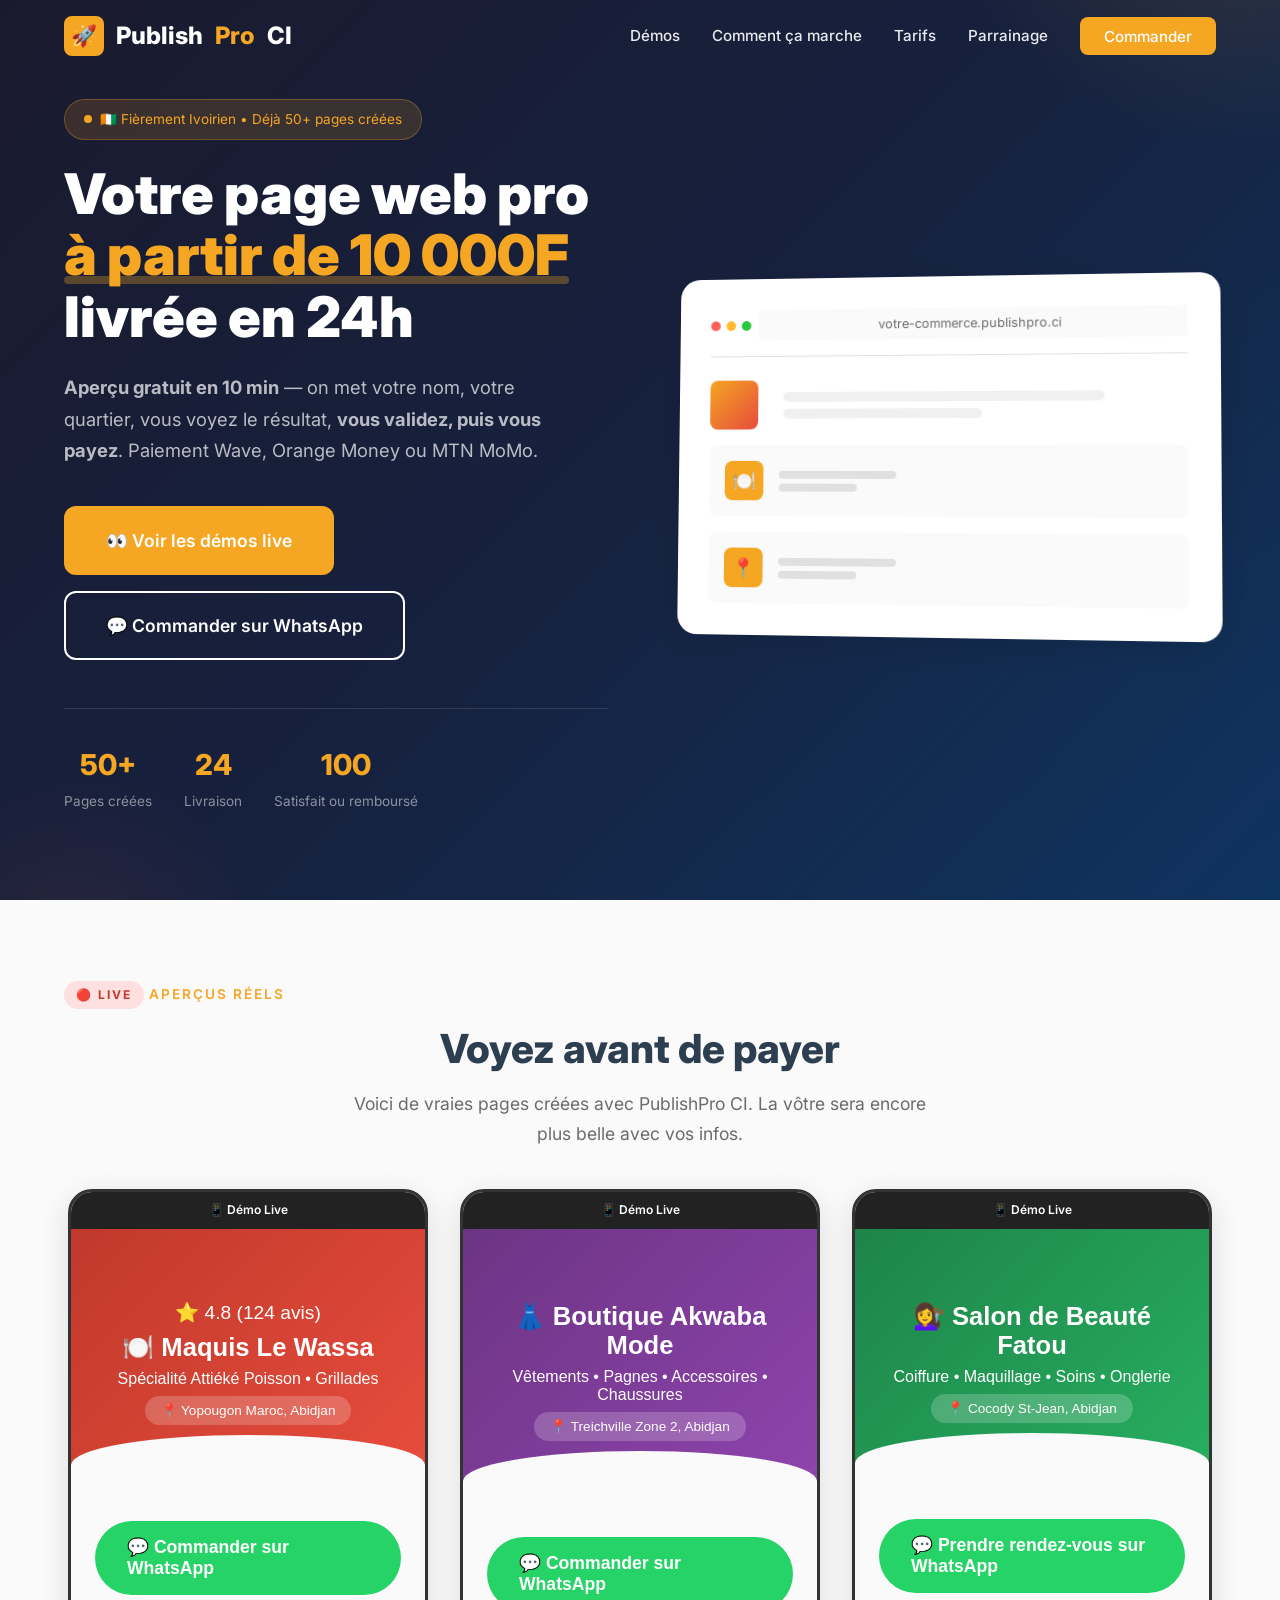
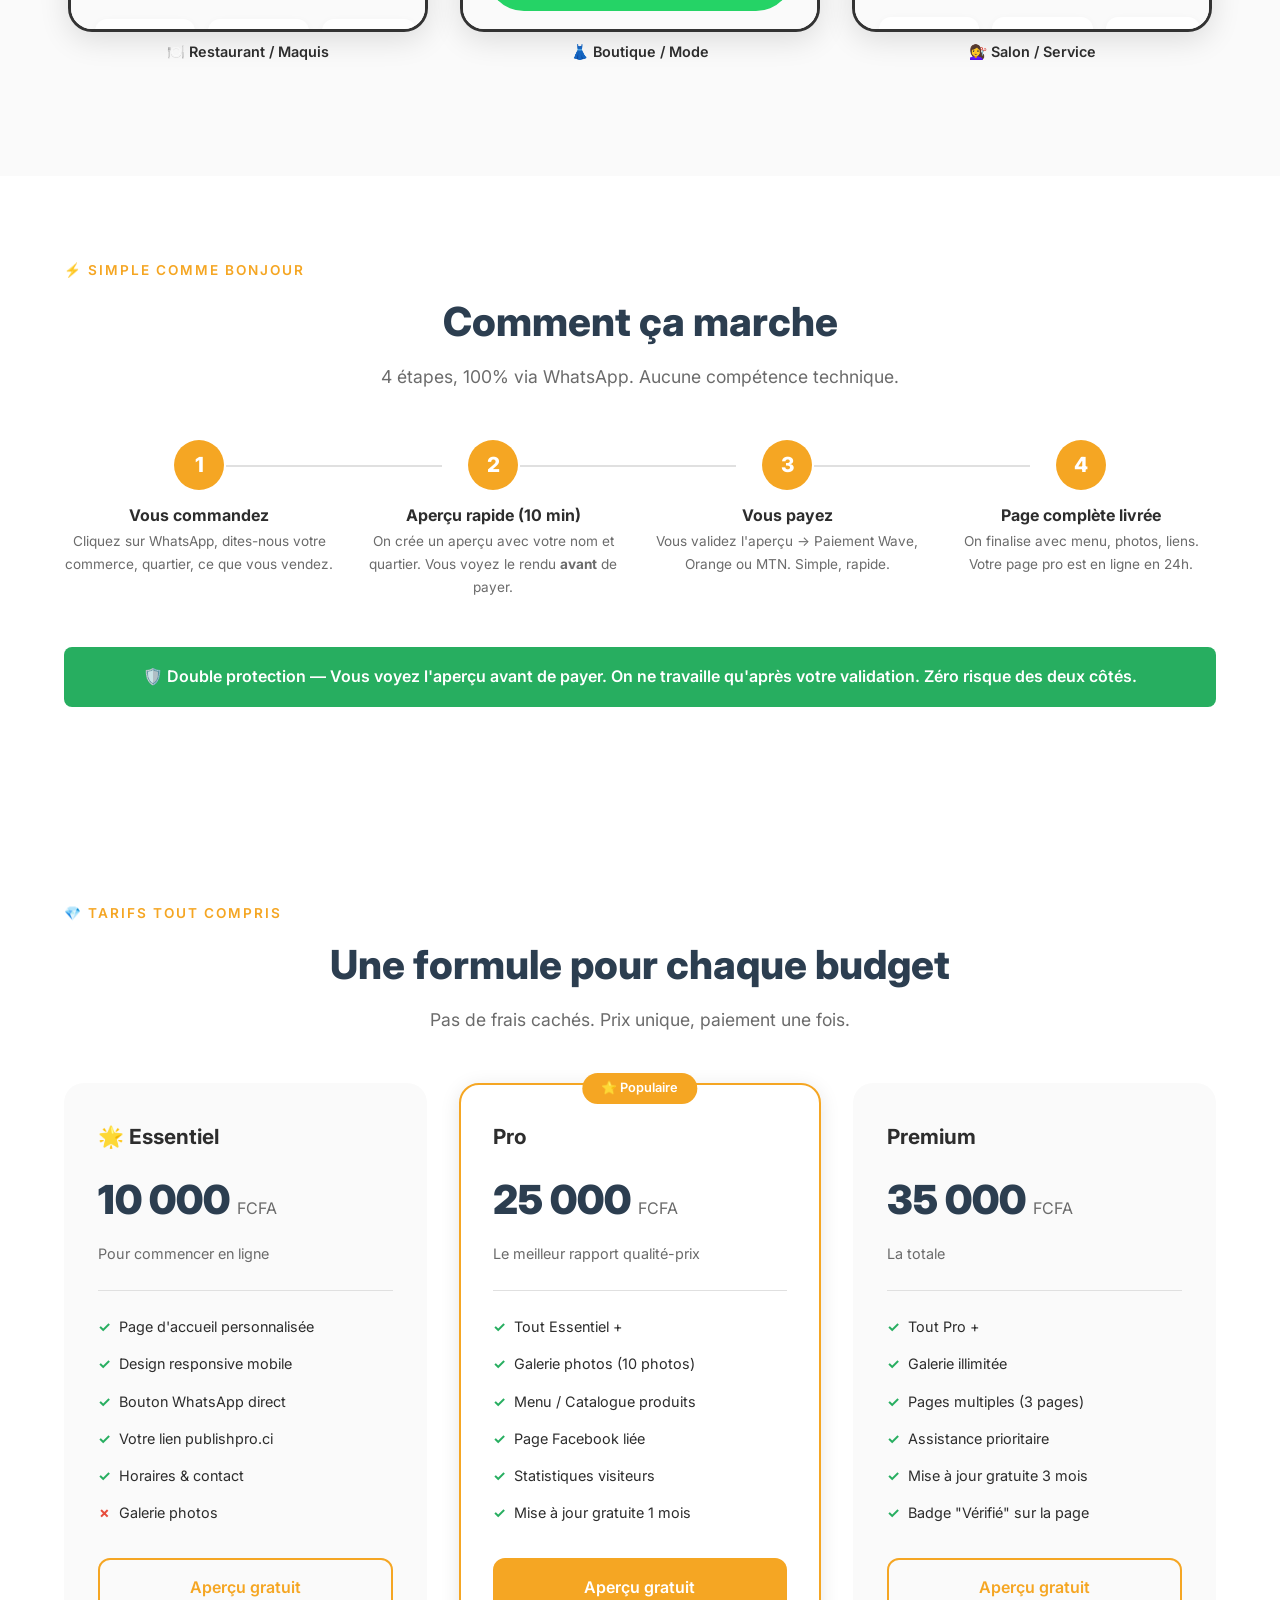
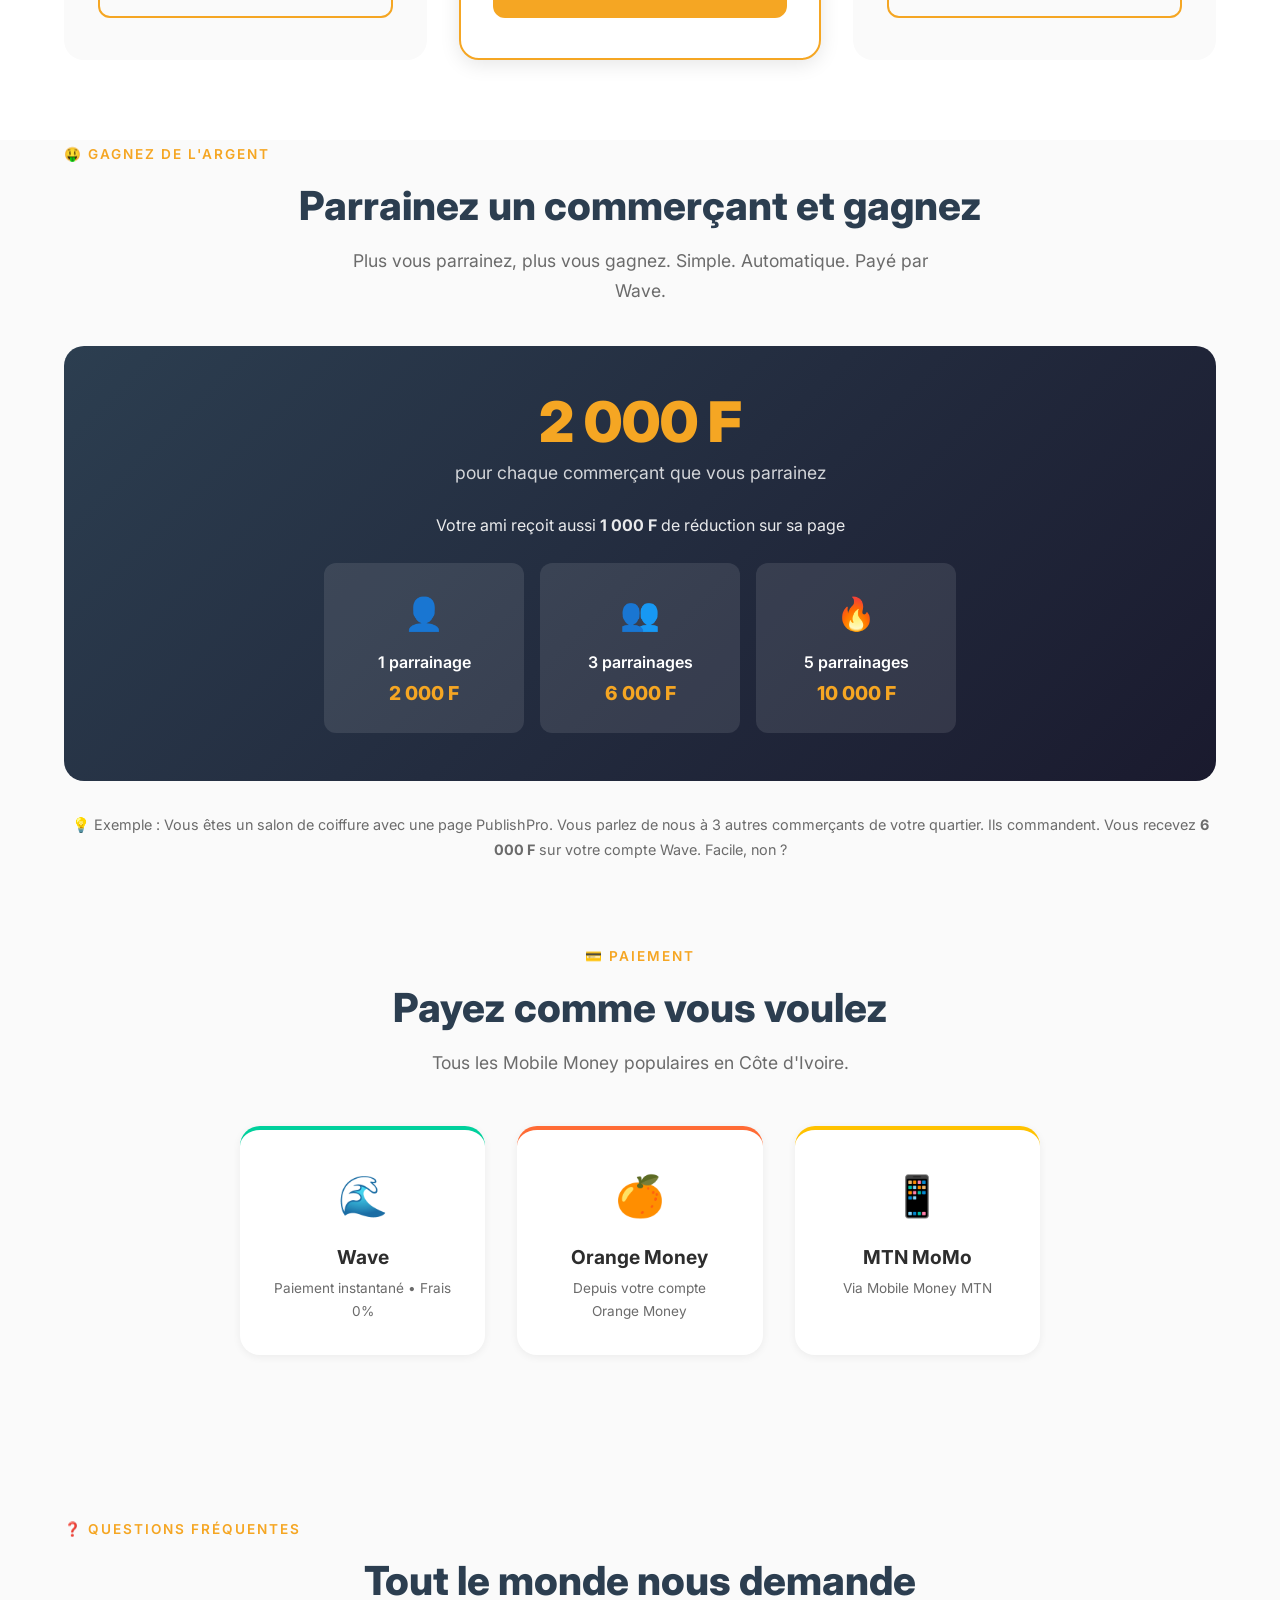
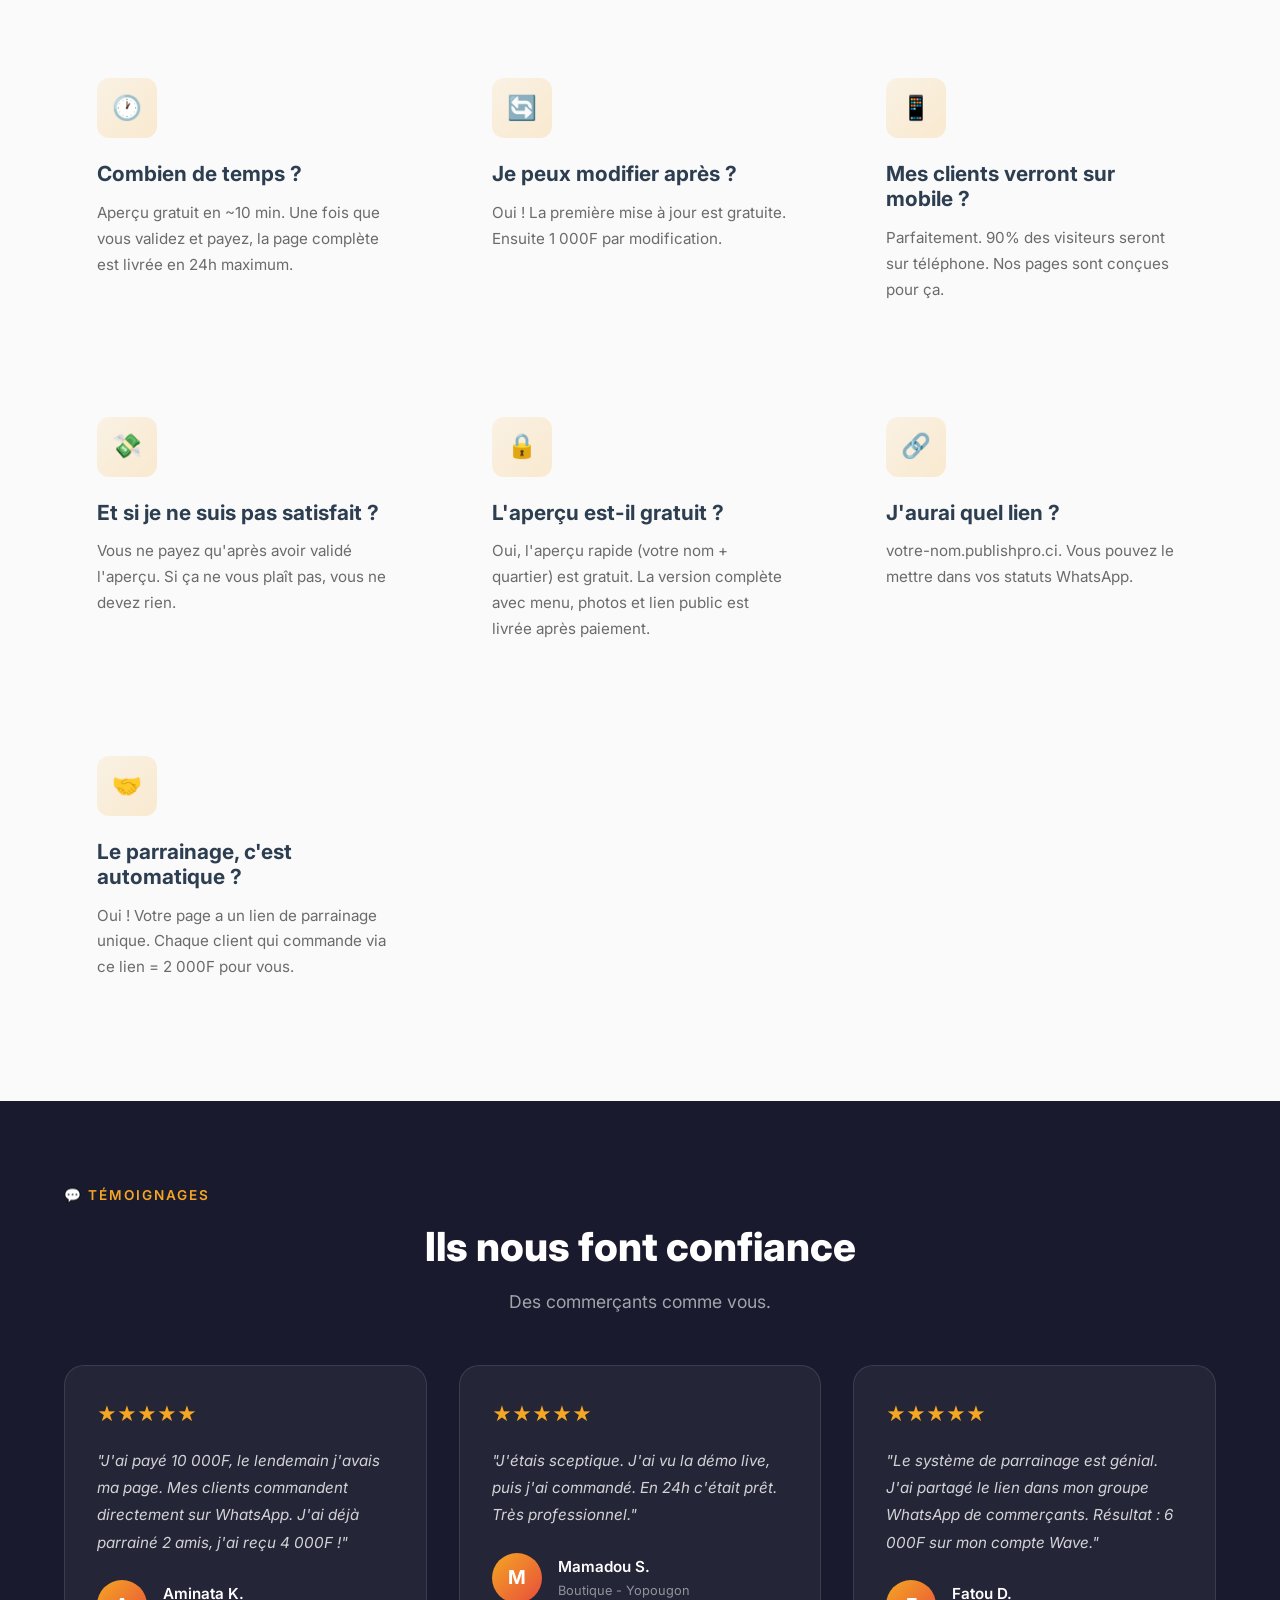
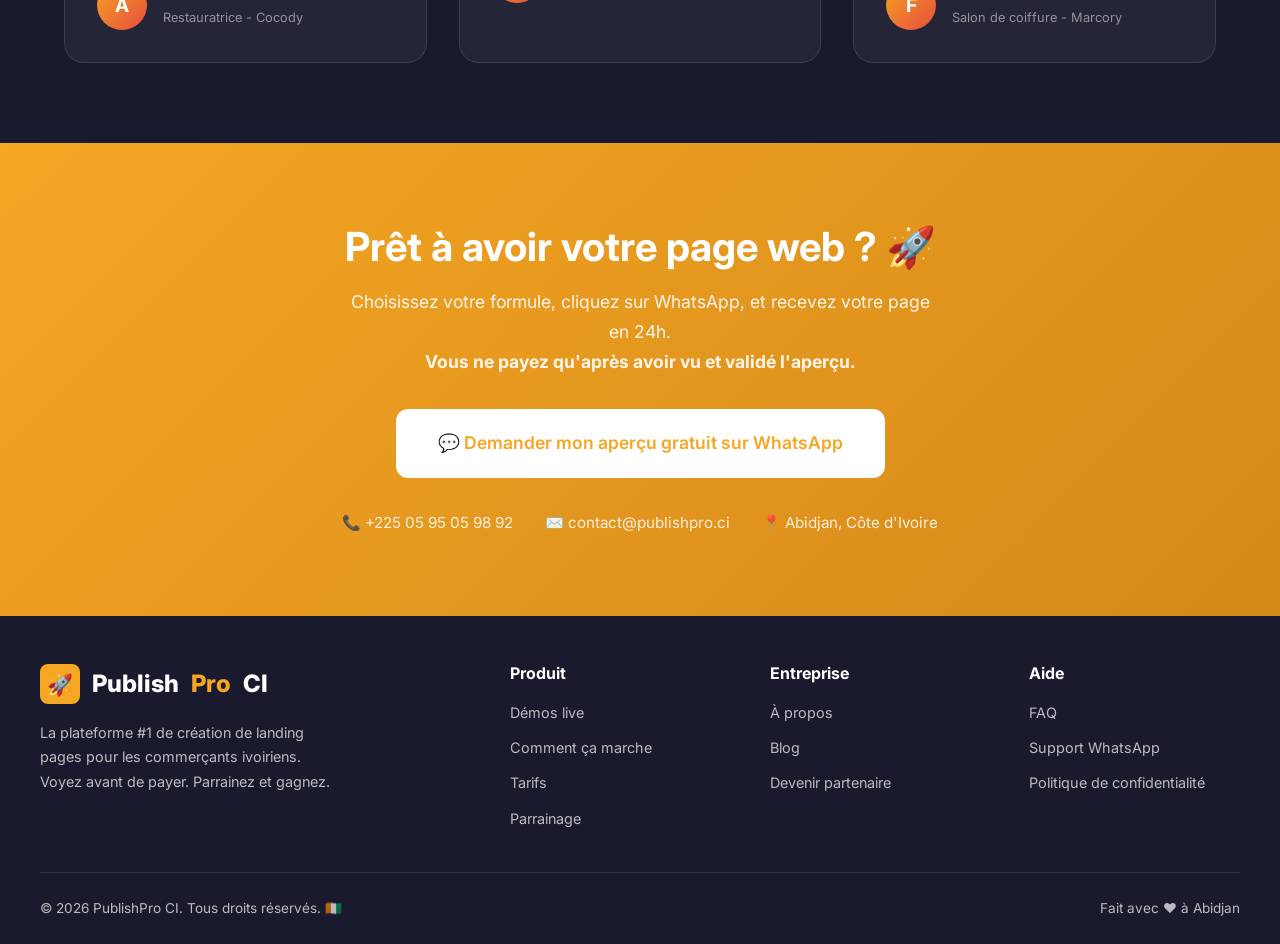
==== commit f4045f0d: "🛡️ Protection vendeur: aperçu 10min gratuit, paiement après validation - Flow inversé: aperçu léger " ====
--- a/index.html
+++ b/index.html
@@ -71,8 +71,8 @@
                     livrée en 24h
                 </h1>
                 <p>
-                    Voyez la démo <strong>avant</strong> de payer. Paiement Wave, Orange Money ou MTN MoMo.
-                    Satisfait ou <strong>remboursé</strong>.
+                    <strong>Aperçu gratuit en 10 min</strong> — on met votre nom, votre quartier, vous voyez le résultat, 
+                    <strong>vous validez, puis vous payez</strong>. Paiement Wave, Orange Money ou MTN MoMo.
                 </p>
                 <div class="hero-actions">
                     <a href="#demos" class="btn btn-primary btn-lg">👀 Voir les démos live</a>
@@ -159,23 +159,23 @@
                 </div>
                 <div class="flow-step">
                     <div class="step-number">2</div>
-                    <h4>On crée votre page</h4>
-                    <p>En quelques heures, on vous envoie l'aperçu de votre page. Vous validez.</p>
+                    <h4>Aperçu rapide (10 min)</h4>
+                    <p>On crée un aperçu avec votre nom et quartier. Vous voyez le rendu <strong>avant</strong> de payer.</p>
                 </div>
                 <div class="flow-step">
                     <div class="step-number">3</div>
                     <h4>Vous payez</h4>
-                    <p>Paiement via Wave, Orange Money ou MTN MoMo. Simple, rapide, sécurisé.</p>
+                    <p>Vous validez l'aperçu → Paiement Wave, Orange ou MTN. Simple, rapide.</p>
                 </div>
                 <div class="flow-step">
                     <div class="step-number">4</div>
-                    <h4>Page livrée !</h4>
-                    <p>Votre page est en ligne. Partagez-la sur WhatsApp, Facebook, partout.</p>
+                    <h4>Page complète livrée</h4>
+                    <p>On finalise avec menu, photos, liens. Votre page pro est en ligne en 24h.</p>
                 </div>
             </div>
 
             <div class="guarantee-strip">
-                🛡️ Satisfait ou remboursé — Vous validez l'aperçu AVANT de payer. Zéro risque.
+                🛡️ Double protection — Vous voyez l'aperçu avant de payer. On ne travaille qu'après votre validation. Zéro risque des deux côtés.
             </div>
         </div>
     </section>
@@ -200,7 +200,7 @@
                         <li><span class="check">✓</span> Horaires & contact</li>
                         <li><span class="cross">✗</span> Galerie photos</li>
                     </ul>
-                    <a href="https://wa.me/2250595059892?text=Salut!%20Je%20veux%20la%20formule%20ESSENTIEL%20à%2010000F.%20Voici%20mon%20commerce%20:" class="btn btn-outline">Commander Essentiel</a>
+                    <a href="https://wa.me/2250595059892?text=Salut!%20Je%20veux%20l'aperçu%20gratuit%20de%20la%20formule%20ESSENTIEL%20(10000F).%20📛%20Mon%20commerce:" class="btn btn-outline">Aperçu gratuit</a>
                 </div>
 
                 <div class="pricing-card featured">
@@ -216,7 +216,7 @@
                         <li><span class="check">✓</span> Statistiques visiteurs</li>
                         <li><span class="check">✓</span> Mise à jour gratuite 1 mois</li>
                     </ul>
-                    <a href="https://wa.me/2250595059892?text=Salut!%20Je%20veux%20la%20formule%20PRO%20à%2025000F.%20Voici%20mon%20commerce%20:" class="btn btn-primary">Commander Pro</a>
+                    <a href="https://wa.me/2250595059892?text=Salut!%20Je%20veux%20l'aperçu%20gratuit%20de%20la%20formule%20PRO%20(25000F).%20📛%20Mon%20commerce:" class="btn btn-primary">Aperçu gratuit</a>
                 </div>
 
                 <div class="pricing-card">
@@ -231,7 +231,7 @@
                         <li><span class="check">✓</span> Mise à jour gratuite 3 mois</li>
                         <li><span class="check">✓</span> Badge "Vérifié" sur la page</li>
                     </ul>
-                    <a href="https://wa.me/2250595059892?text=Salut!%20Je%20veux%20la%20formule%20PREMIUM%20à%2035000F.%20Voici%20mon%20commerce%20:" class="btn btn-outline">Commander Premium</a>
+                    <a href="https://wa.me/2250595059892?text=Salut!%20Je%20veux%20l'aperçu%20gratuit%20de%20la%20formule%20PREMIUM%20(35000F).%20📛%20Mon%20commerce:" class="btn btn-outline">Aperçu gratuit</a>
                 </div>
             </div>
         </div>
@@ -309,7 +309,7 @@
                 <div class="feature-card">
                     <div class="feature-icon">🕐</div>
                     <h3>Combien de temps ?</h3>
-                    <p>24h maximum après votre commande. Souvent le jour même si vous commandez avant midi.</p>
+                    <p>Aperçu gratuit en ~10 min. Une fois que vous validez et payez, la page complète est livrée en 24h maximum.</p>
                 </div>
                 <div class="feature-card">
                     <div class="feature-icon">🔄</div>
@@ -324,7 +324,12 @@
                 <div class="feature-card">
                     <div class="feature-icon">💸</div>
                     <h3>Et si je ne suis pas satisfait ?</h3>
-                    <p>On vous montre l'aperçu avant paiement. Vous ne payez que quand vous validez.</p>
+                    <p>Vous ne payez qu'après avoir validé l'aperçu. Si ça ne vous plaît pas, vous ne devez rien.</p>
+                </div>
+                <div class="feature-card">
+                    <div class="feature-icon">🔒</div>
+                    <h3>L'aperçu est-il gratuit ?</h3>
+                    <p>Oui, l'aperçu rapide (votre nom + quartier) est gratuit. La version complète avec menu, photos et lien public est livrée après paiement.</p>
                 </div>
                 <div class="feature-card">
                     <div class="feature-icon">🔗</div>
@@ -383,8 +388,8 @@
                 Choisissez votre formule, cliquez sur WhatsApp, et recevez votre page en 24h.<br>
                 <strong>Vous ne payez qu'après avoir vu et validé l'aperçu.</strong>
             </p>
-            <a href="https://wa.me/2250595059892?text=Salut%20PublishPro!%20Je%20veux%20créer%20ma%20page%20web.%20👉%20Mon%20commerce:%20[à%20remplir]%20📍%20Quartier:%20[à%20remplir]%20📞%20Mon%20numéro:%20[à%20remplir]" class="btn btn-lg" target="_blank" rel="noopener">
-                💬 Commander maintenant sur WhatsApp
+            <a href="https://wa.me/2250595059892?text=Salut%20PublishPro!%20👉%20Je%20veux%20un%20aperçu%20gratuit%20pour%20mon%20commerce.%0A%0A📛%20Nom%20:%20[à%20remplir]%0A📍%20Quartier%20:%20[à%20remplir]%0A🏷️%20Type%20:%20[restaurant/boutique/salon]%0A📞%20Mon%20numéro%20:%20[à%20remplir]%0A%0AJe%20validerai%20l'aperçu%20avant%20de%20payer." class="btn btn-lg" target="_blank" rel="noopener">
+                💬 Demander mon aperçu gratuit sur WhatsApp
             </a>
             <div class="cta-contact">
                 <div class="cta-contact-item">📞 +225 05 95 05 98 92</div>
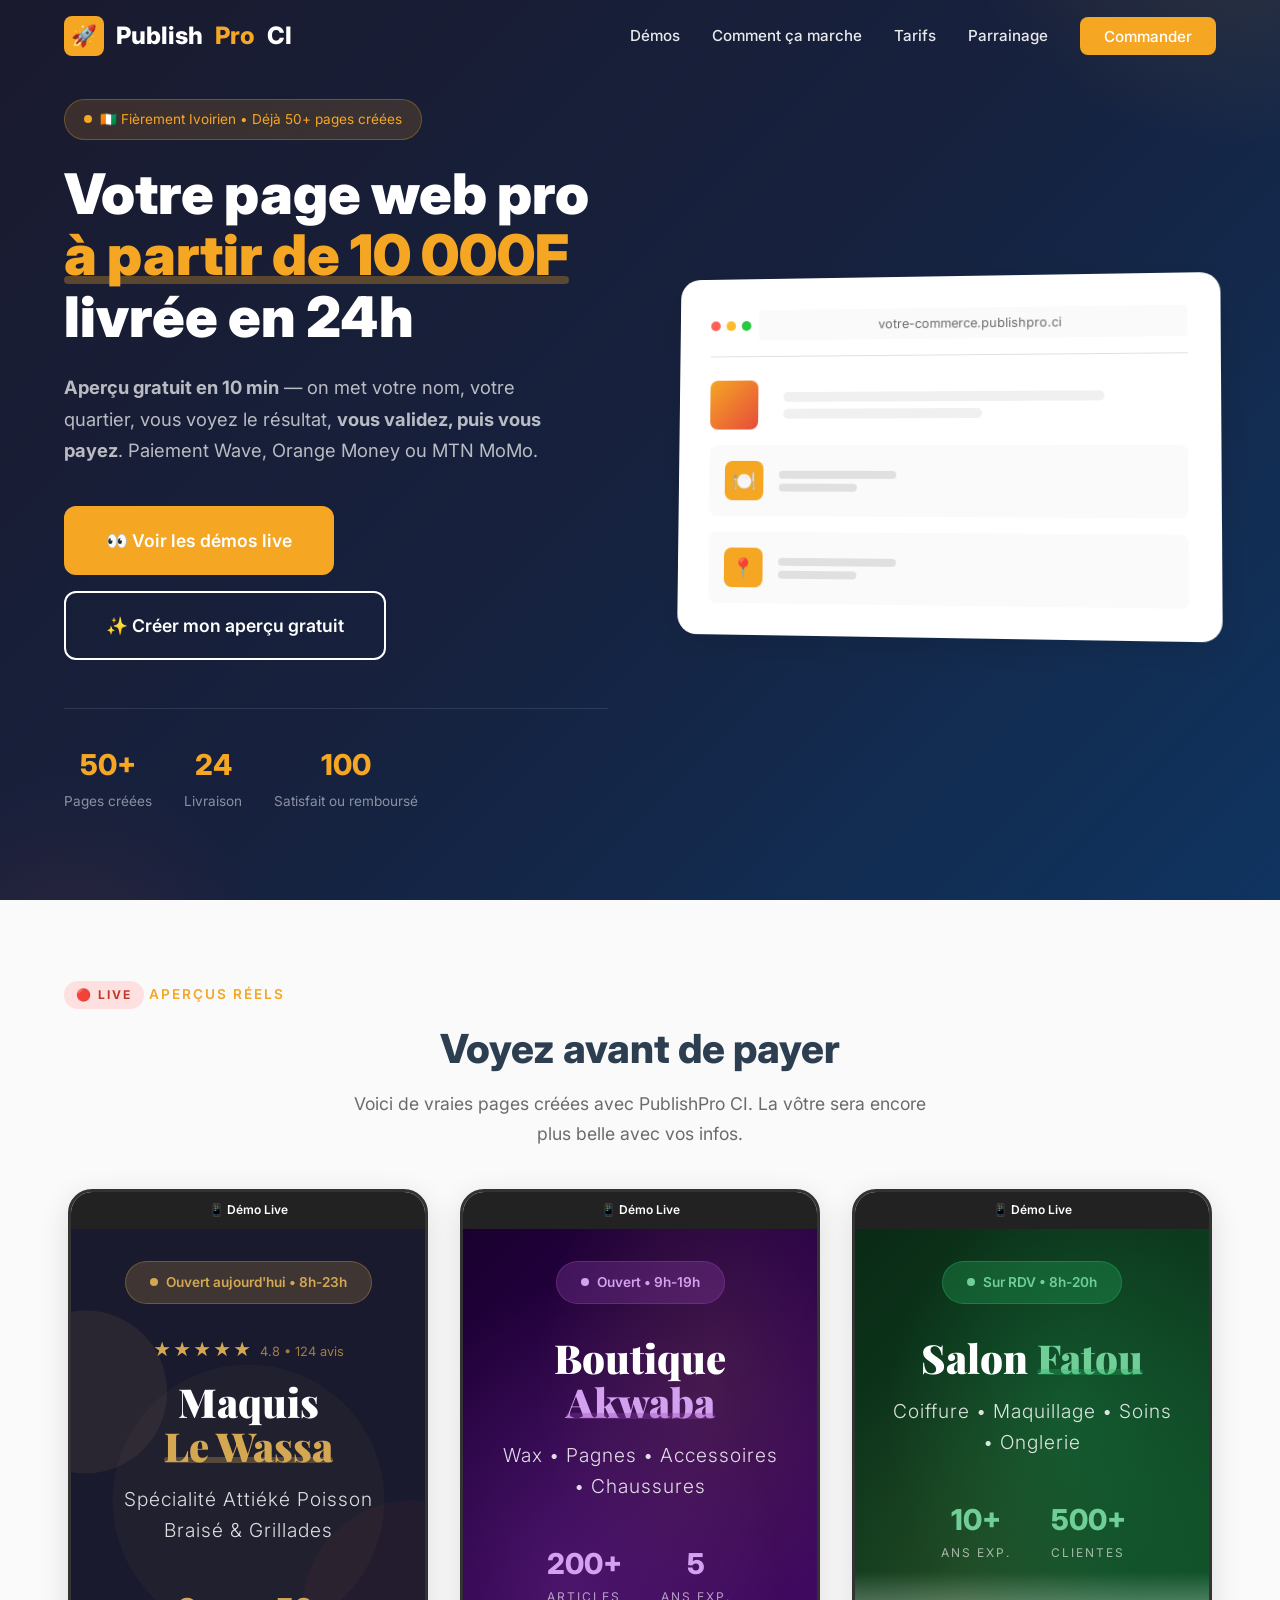
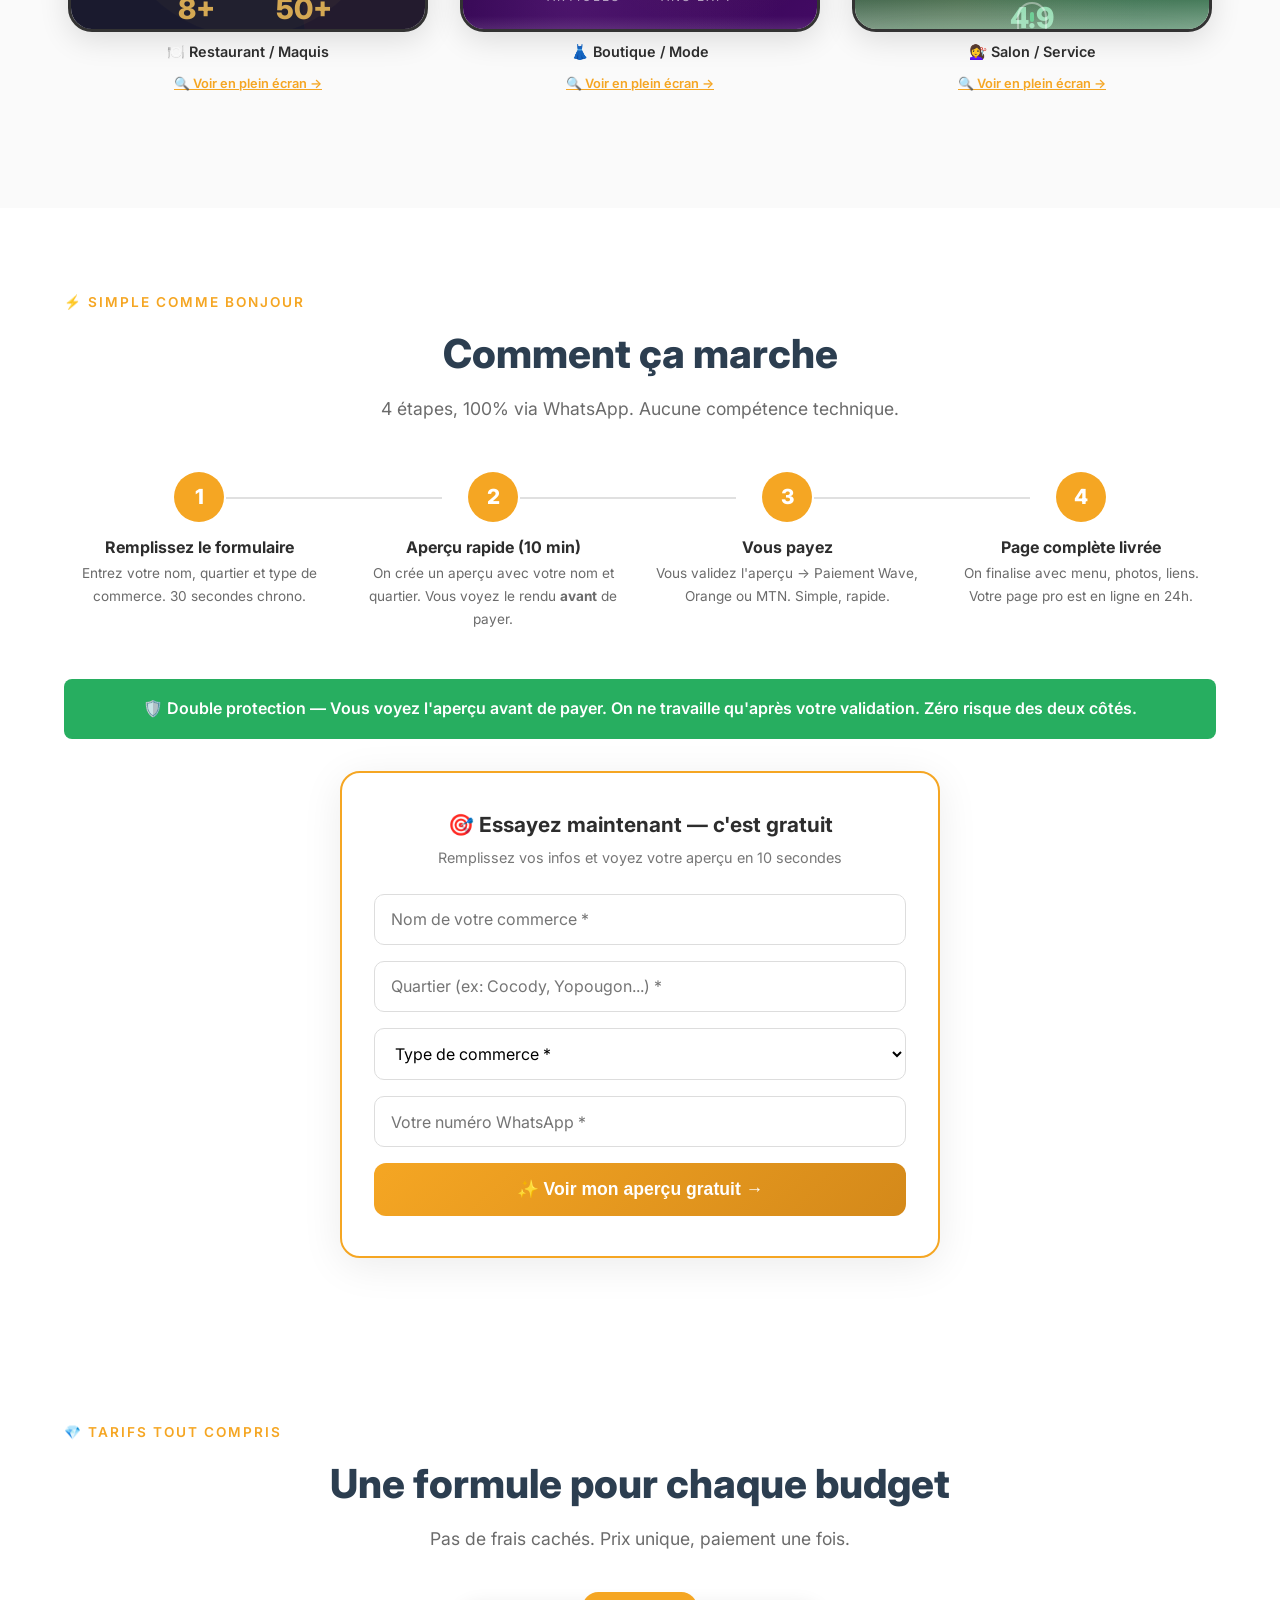
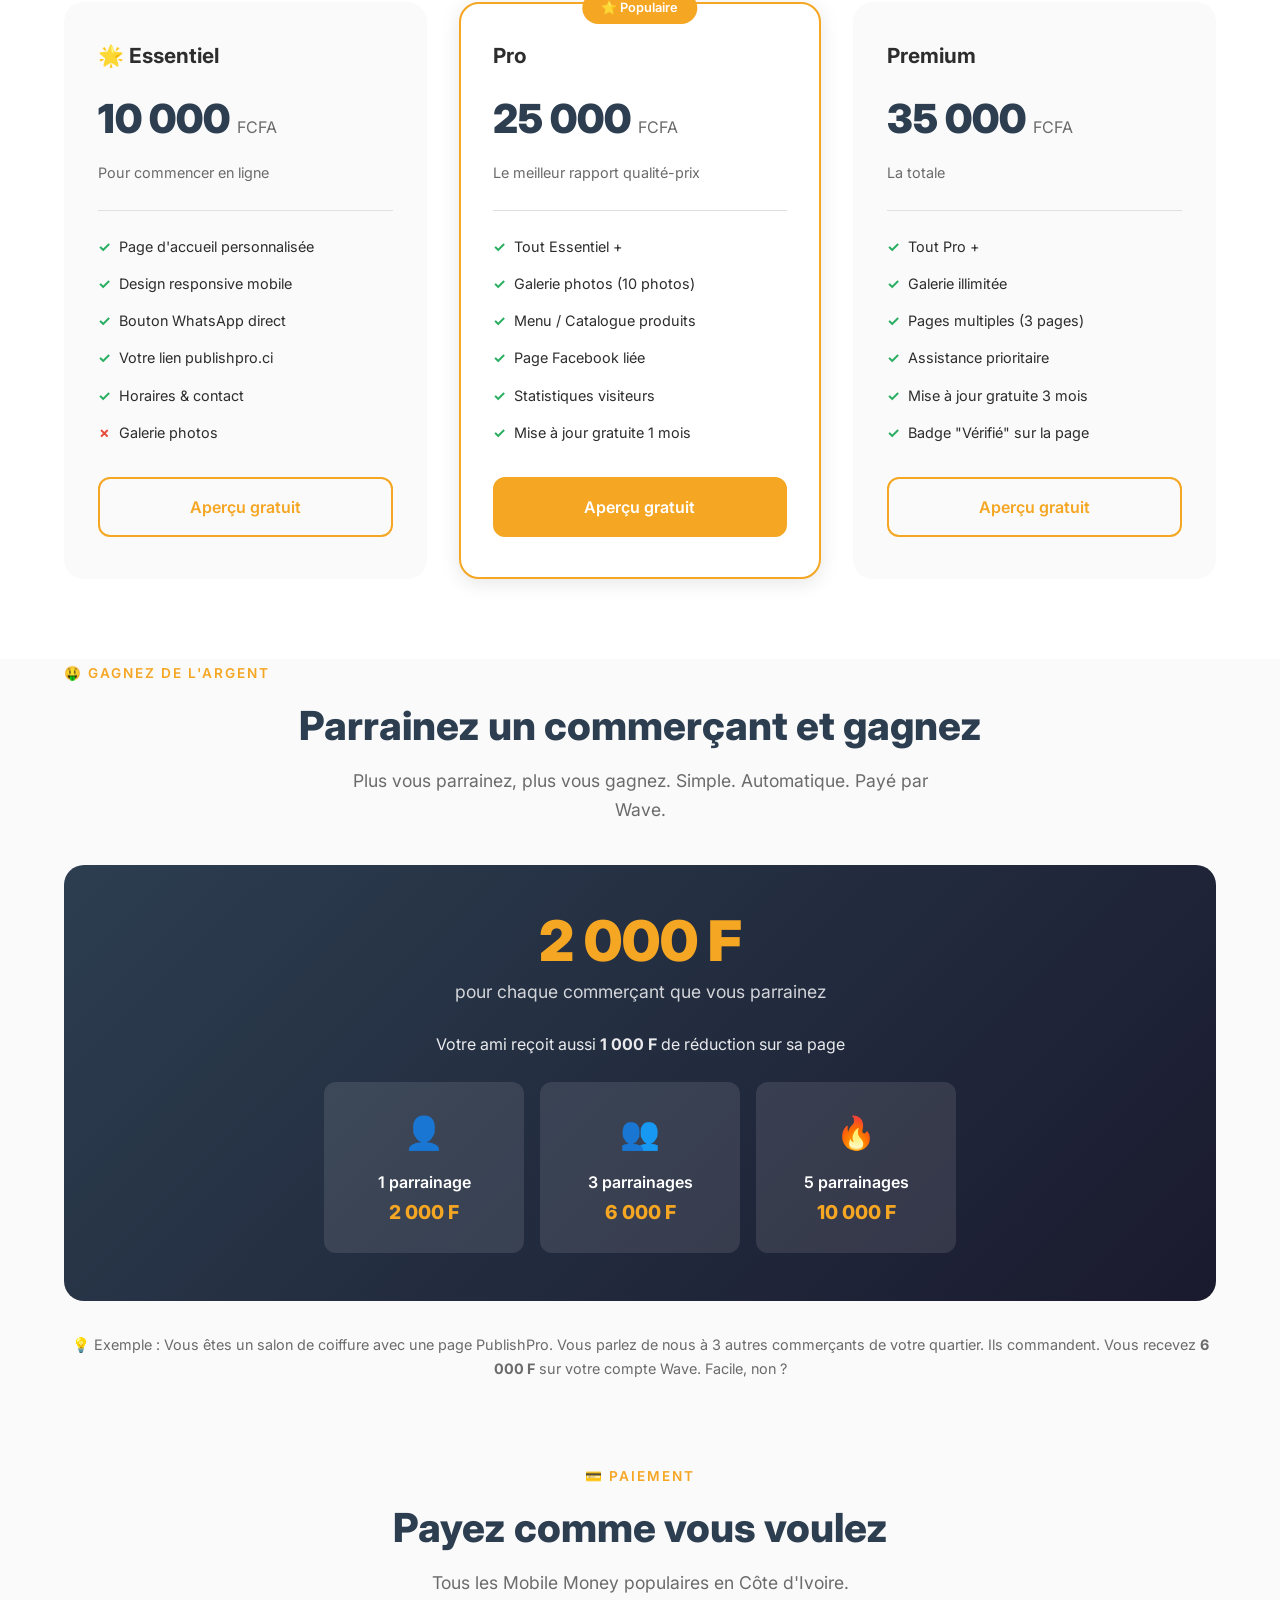
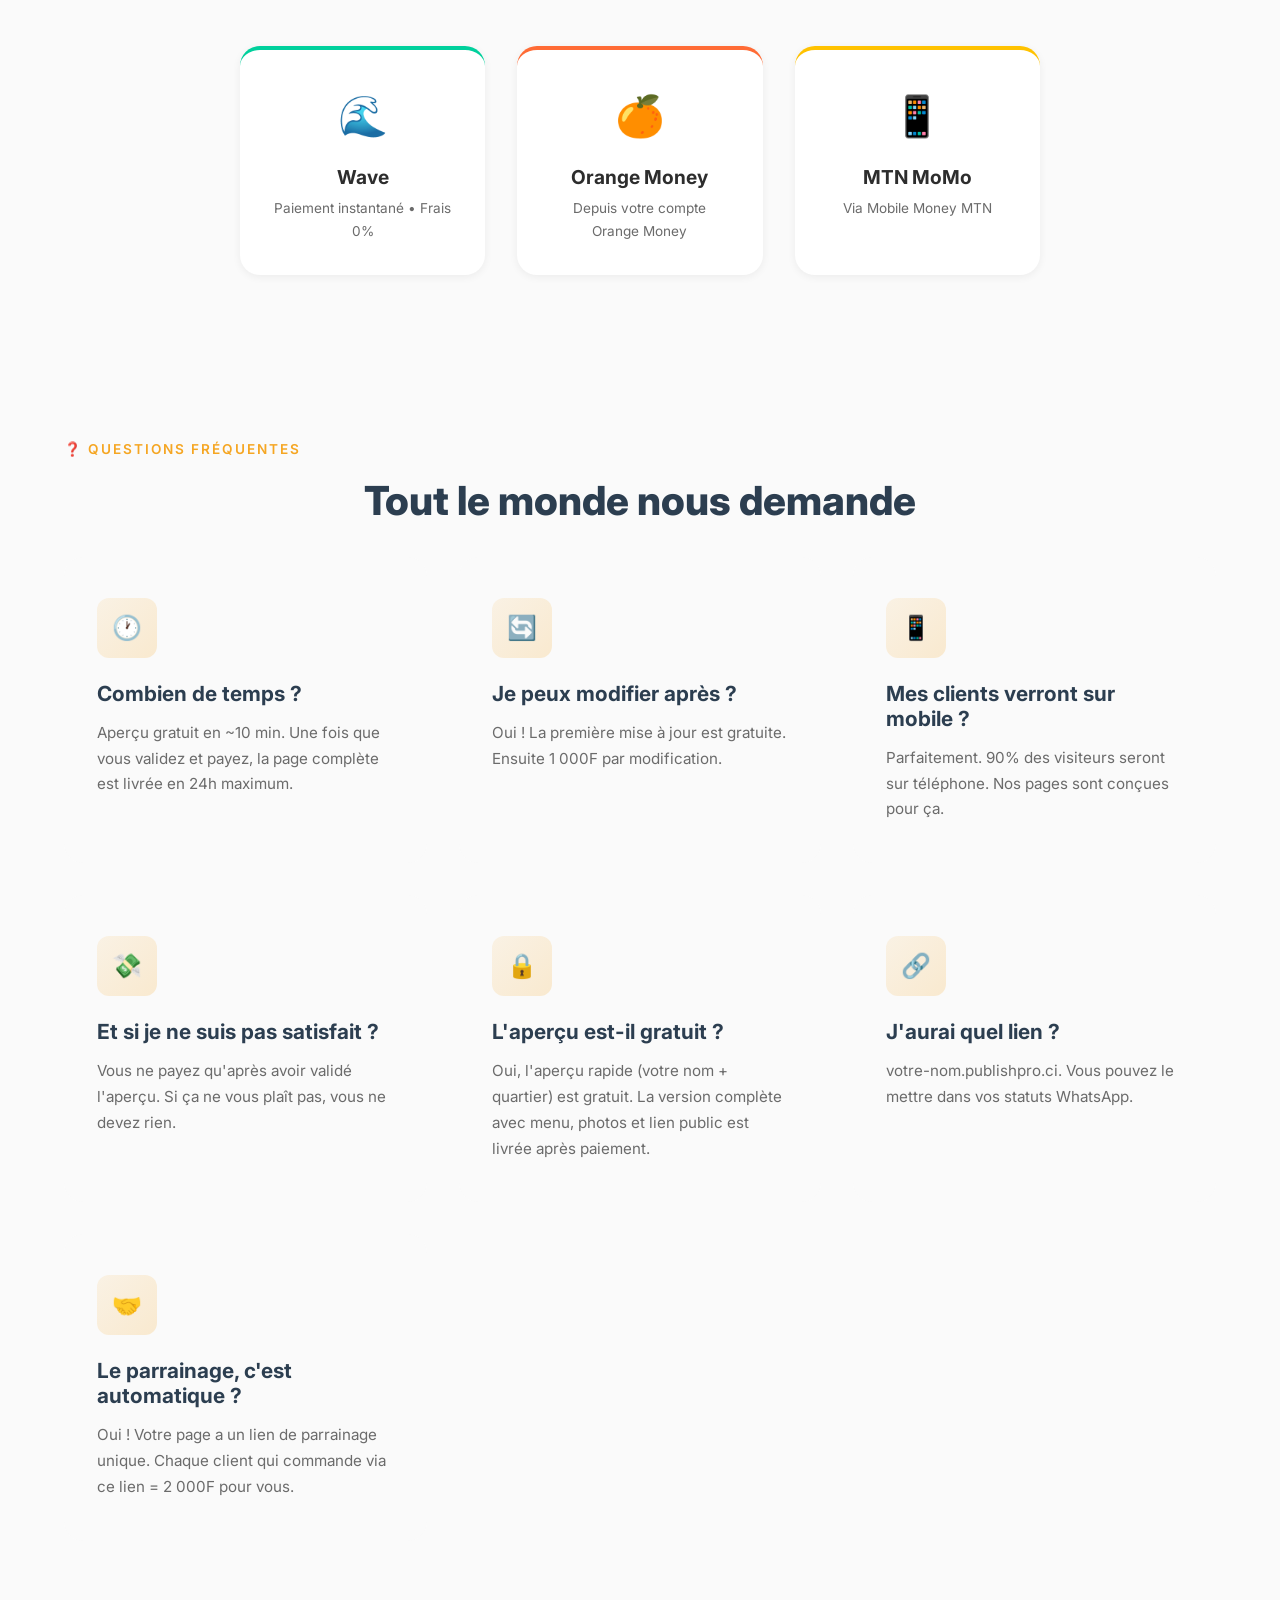
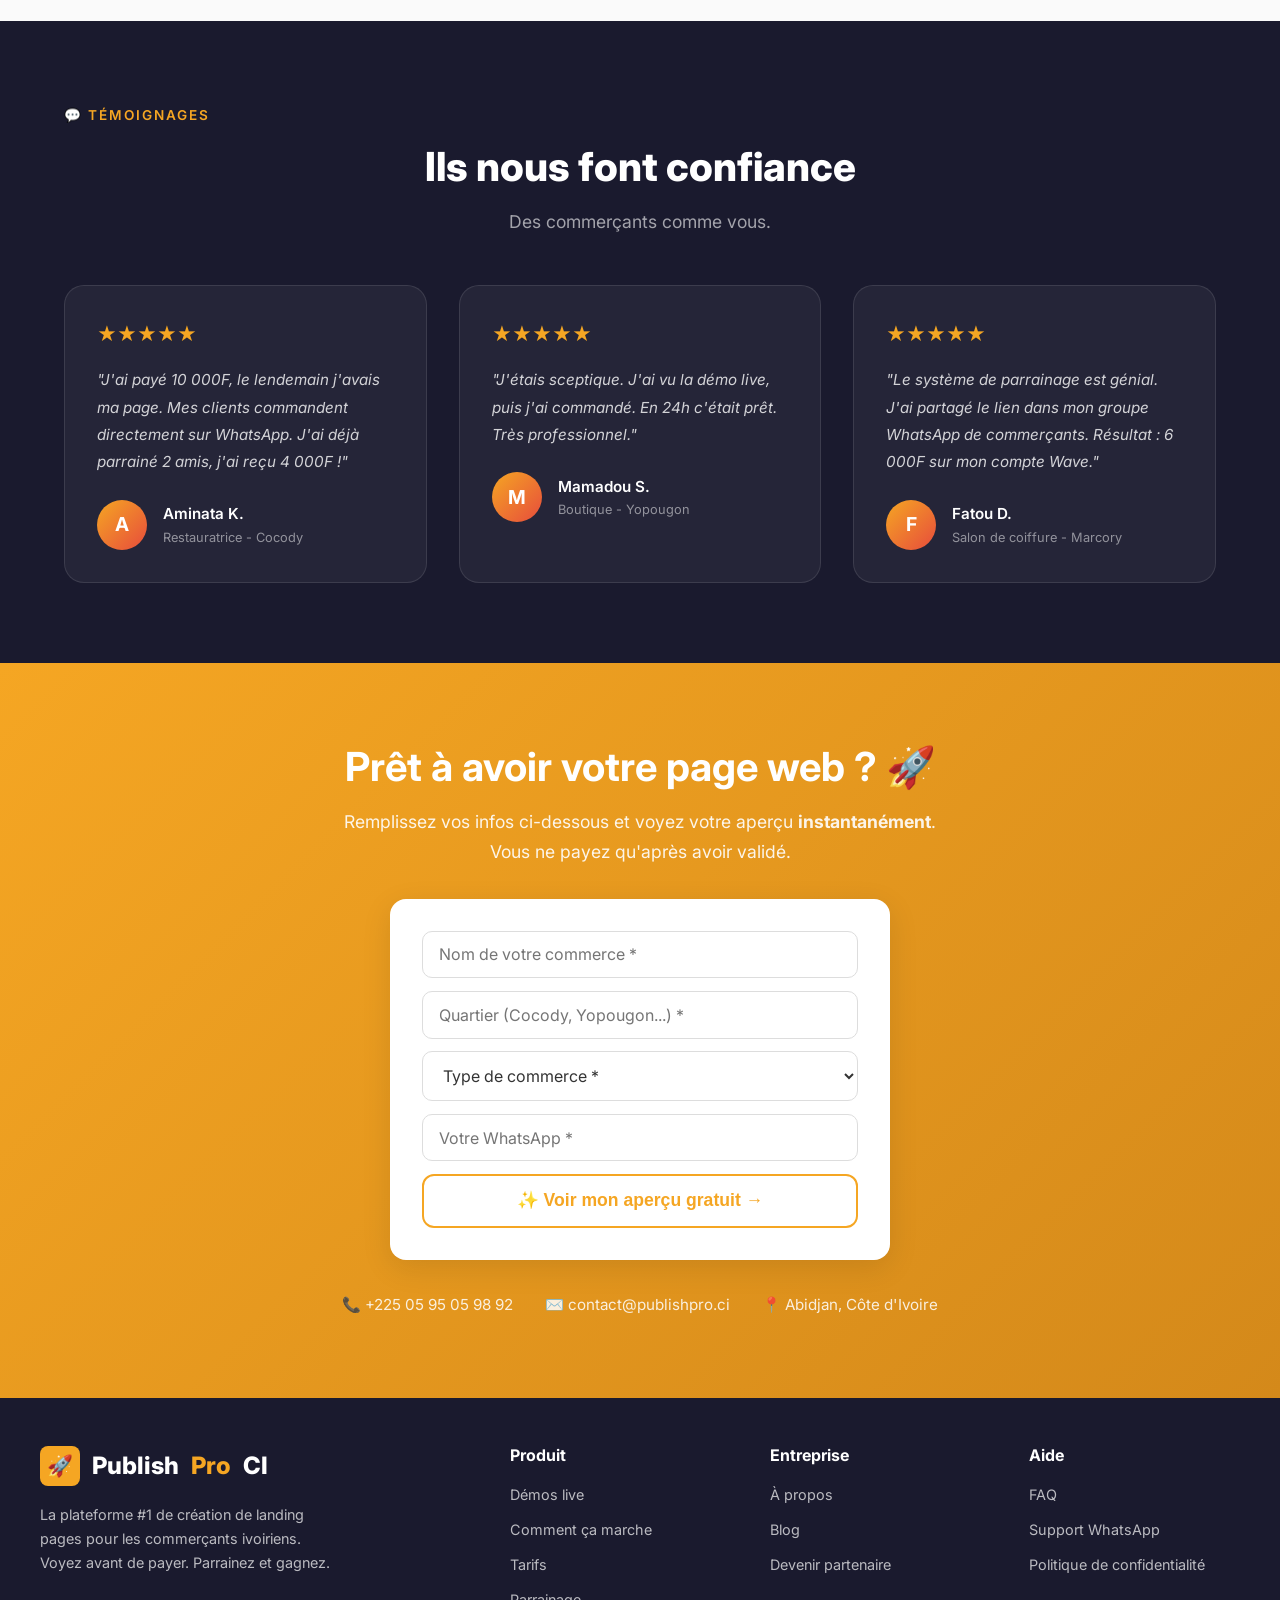
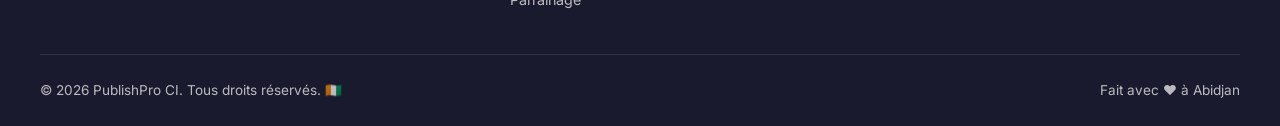
==== commit 4493301b: "🎨 V3: Démos premium, formulaire en ligne, aperçu instantané - 3 démos redesign premium avec hero ful" ====
--- a/index.html
+++ b/index.html
@@ -76,7 +76,7 @@
                 </p>
                 <div class="hero-actions">
                     <a href="#demos" class="btn btn-primary btn-lg">👀 Voir les démos live</a>
-                    <a href="https://wa.me/2250595059892?text=Salut%20PublishPro!%20Je%20veux%20ma%20page%20web%20🚀" class="btn btn-secondary btn-lg" target="_blank">💬 Commander sur WhatsApp</a>
+                    <a href="#how" class="btn btn-secondary btn-lg">✨ Créer mon aperçu gratuit</a>
                 </div>
                 <div class="hero-stats">
                     <div class="stat-item"><div class="stat-number">50+</div><div class="stat-label">Pages créées</div></div>
@@ -125,6 +125,7 @@
                         <iframe src="demo/maquis-le-wassa-yopougon.html" title="Démo Maquis Le Wassa" loading="lazy"></iframe>
                     </div>
                     <div style="text-align:center;margin-top:0.5rem;font-weight:600;font-size:0.9rem">🍽️ Restaurant / Maquis</div>
+                    <div style="text-align:center;margin-top:0.3rem"><a href="demo/maquis-le-wassa-yopougon.html" target="_blank" style="color:var(--color-primary);font-size:0.8rem;font-weight:600;text-decoration:underline">🔍 Voir en plein écran →</a></div>
                 </div>
                 <div>
                     <div class="demo-phone">
@@ -132,6 +133,7 @@
                         <iframe src="demo/boutique-akwaba-mode-treichville.html" title="Démo Boutique Akwaba" loading="lazy"></iframe>
                     </div>
                     <div style="text-align:center;margin-top:0.5rem;font-weight:600;font-size:0.9rem">👗 Boutique / Mode</div>
+                    <div style="text-align:center;margin-top:0.3rem"><a href="demo/boutique-akwaba-mode-treichville.html" target="_blank" style="color:var(--color-primary);font-size:0.8rem;font-weight:600;text-decoration:underline">🔍 Voir en plein écran →</a></div>
                 </div>
                 <div>
                     <div class="demo-phone">
@@ -139,6 +141,7 @@
                         <iframe src="demo/salon-beaute-fatou-cocody.html" title="Démo Salon Fatou" loading="lazy"></iframe>
                     </div>
                     <div style="text-align:center;margin-top:0.5rem;font-weight:600;font-size:0.9rem">💇‍♀️ Salon / Service</div>
+                    <div style="text-align:center;margin-top:0.3rem"><a href="demo/salon-beaute-fatou-cocody.html" target="_blank" style="color:var(--color-primary);font-size:0.8rem;font-weight:600;text-decoration:underline">🔍 Voir en plein écran →</a></div>
                 </div>
             </div>
         </div>
@@ -154,8 +157,8 @@
             <div class="flow-steps">
                 <div class="flow-step">
                     <div class="step-number">1</div>
-                    <h4>Vous commandez</h4>
-                    <p>Cliquez sur WhatsApp, dites-nous votre commerce, quartier, ce que vous vendez.</p>
+                    <h4>Remplissez le formulaire</h4>
+                    <p>Entrez votre nom, quartier et type de commerce. 30 secondes chrono.</p>
                 </div>
                 <div class="flow-step">
                     <div class="step-number">2</div>
@@ -176,6 +179,36 @@
 
             <div class="guarantee-strip">
                 🛡️ Double protection — Vous voyez l'aperçu avant de payer. On ne travaille qu'après votre validation. Zéro risque des deux côtés.
+            </div>
+
+            <!-- FORMULAIRE EN LIGNE -->
+            <div style="background:white;border-radius:20px;padding:2.5rem 2rem;box-shadow:0 8px 40px rgba(0,0,0,0.08);margin-top:2rem;max-width:600px;margin-left:auto;margin-right:auto;border:2px solid #F5A623">
+                <h3 style="text-align:center;font-size:1.3rem;margin-bottom:0.5rem">🎯 Essayez maintenant — c'est gratuit</h3>
+                <p style="text-align:center;color:#777;margin-bottom:1.5rem;font-size:0.9rem">Remplissez vos infos et voyez votre aperçu en 10 secondes</p>
+                <form id="previewForm" onsubmit="goToPreview(event)" style="display:grid;gap:1rem">
+                    <input type="text" id="bizName" placeholder="Nom de votre commerce *" required style="padding:0.9rem 1rem;border:1px solid #ddd;border-radius:10px;font-size:1rem;font-family:Inter,sans-serif">
+                    <input type="text" id="bizQuartier" placeholder="Quartier (ex: Cocody, Yopougon...) *" required style="padding:0.9rem 1rem;border:1px solid #ddd;border-radius:10px;font-size:1rem;font-family:Inter,sans-serif">
+                    <select id="bizType" required style="padding:0.9rem 1rem;border:1px solid #ddd;border-radius:10px;font-size:1rem;font-family:Inter,sans-serif;background:white">
+                        <option value="">Type de commerce *</option>
+                        <option value="restaurant">🍽️ Restaurant / Maquis</option>
+                        <option value="boutique">👗 Boutique / Mode</option>
+                        <option value="service">💇 Salon / Service</option>
+                    </select>
+                    <input type="tel" id="bizPhone" placeholder="Votre numéro WhatsApp *" required style="padding:0.9rem 1rem;border:1px solid #ddd;border-radius:10px;font-size:1rem;font-family:Inter,sans-serif">
+                    <button type="submit" style="background:linear-gradient(135deg,#F5A623,#D4891A);color:white;border:none;padding:1rem;border-radius:12px;font-size:1.1rem;font-weight:700;cursor:pointer;transition:0.2s">✨ Voir mon aperçu gratuit →</button>
+                </form>
+                <script>
+                function goToPreview(e){
+                    e.preventDefault();
+                    const n=document.getElementById('bizName').value.trim();
+                    const q=document.getElementById('bizQuartier').value.trim();
+                    const t=document.getElementById('bizType').value;
+                    const p=document.getElementById('bizPhone').value.trim();
+                    if(!n||!q||!t||!p){alert('Remplissez tous les champs SVP');return;}
+                    const params=new URLSearchParams({name:n,quartier:q,type:t,phone:p});
+                    window.location.href='preview.html?'+params.toString();
+                }
+                </script>
             </div>
         </div>
     </section>
@@ -385,12 +418,37 @@
         <div class="container">
             <h2>Prêt à avoir votre page web ? 🚀</h2>
             <p>
-                Choisissez votre formule, cliquez sur WhatsApp, et recevez votre page en 24h.<br>
-                <strong>Vous ne payez qu'après avoir vu et validé l'aperçu.</strong>
+                Remplissez vos infos ci-dessous et voyez votre aperçu <strong>instantanément</strong>.<br>
+                Vous ne payez qu'après avoir validé.
             </p>
-            <a href="https://wa.me/2250595059892?text=Salut%20PublishPro!%20👉%20Je%20veux%20un%20aperçu%20gratuit%20pour%20mon%20commerce.%0A%0A📛%20Nom%20:%20[à%20remplir]%0A📍%20Quartier%20:%20[à%20remplir]%0A🏷️%20Type%20:%20[restaurant/boutique/salon]%0A📞%20Mon%20numéro%20:%20[à%20remplir]%0A%0AJe%20validerai%20l'aperçu%20avant%20de%20payer." class="btn btn-lg" target="_blank" rel="noopener">
-                💬 Demander mon aperçu gratuit sur WhatsApp
-            </a>
+            
+            <div style="background:white;border-radius:16px;padding:2rem;max-width:500px;margin:1.5rem auto 0;box-shadow:0 8px 30px rgba(0,0,0,0.1)">
+                <form id="previewForm2" onsubmit="goToPreview2(event)" style="display:grid;gap:0.8rem">
+                    <input type="text" id="bizName2" placeholder="Nom de votre commerce *" required style="padding:0.8rem 1rem;border:1px solid #ddd;border-radius:10px;font-size:1rem;font-family:Inter,sans-serif;color:#333">
+                    <input type="text" id="bizQuartier2" placeholder="Quartier (Cocody, Yopougon...) *" required style="padding:0.8rem 1rem;border:1px solid #ddd;border-radius:10px;font-size:1rem;font-family:Inter,sans-serif;color:#333">
+                    <select id="bizType2" required style="padding:0.8rem 1rem;border:1px solid #ddd;border-radius:10px;font-size:1rem;font-family:Inter,sans-serif;background:white;color:#333">
+                        <option value="">Type de commerce *</option>
+                        <option value="restaurant">🍽️ Restaurant / Maquis</option>
+                        <option value="boutique">👗 Boutique / Mode</option>
+                        <option value="service">💇 Salon / Service</option>
+                    </select>
+                    <input type="tel" id="bizPhone2" placeholder="Votre WhatsApp *" required style="padding:0.8rem 1rem;border:1px solid #ddd;border-radius:10px;font-size:1rem;font-family:Inter,sans-serif;color:#333">
+                    <button type="submit" style="background:white;color:#F5A623;border:2px solid #F5A623;padding:0.9rem;border-radius:12px;font-size:1.1rem;font-weight:700;cursor:pointer;transition:0.2s">✨ Voir mon aperçu gratuit →</button>
+                </form>
+            </div>
+            <script>
+            function goToPreview2(e){
+                e.preventDefault();
+                const n=document.getElementById('bizName2').value.trim();
+                const q=document.getElementById('bizQuartier2').value.trim();
+                const t=document.getElementById('bizType2').value;
+                const p=document.getElementById('bizPhone2').value.trim();
+                if(!n||!q||!t||!p){alert('Remplissez tous les champs SVP');return;}
+                const params=new URLSearchParams({name:n,quartier:q,type:t,phone:p});
+                window.location.href='preview.html?'+params.toString();
+            }
+            </script>
+            
             <div class="cta-contact">
                 <div class="cta-contact-item">📞 +225 05 95 05 98 92</div>
                 <div class="cta-contact-item">✉️ contact@publishpro.ci</div>
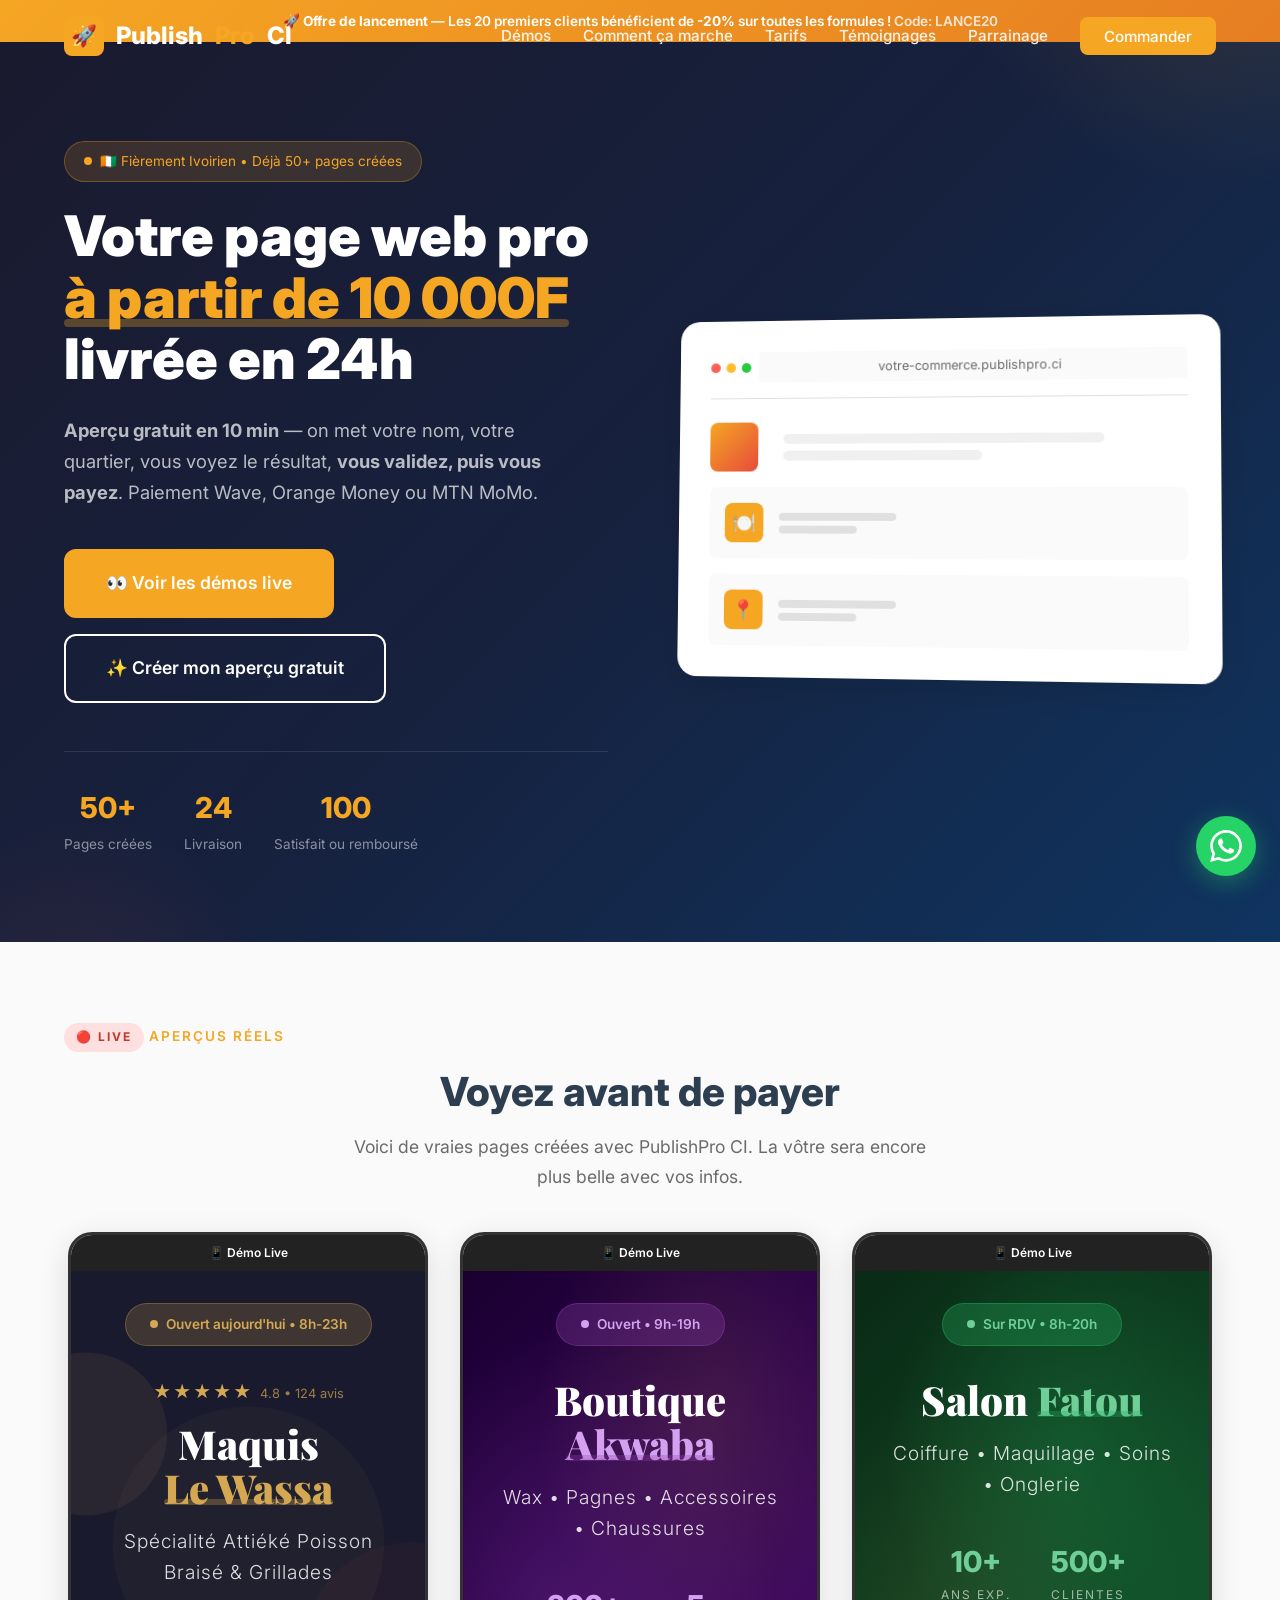
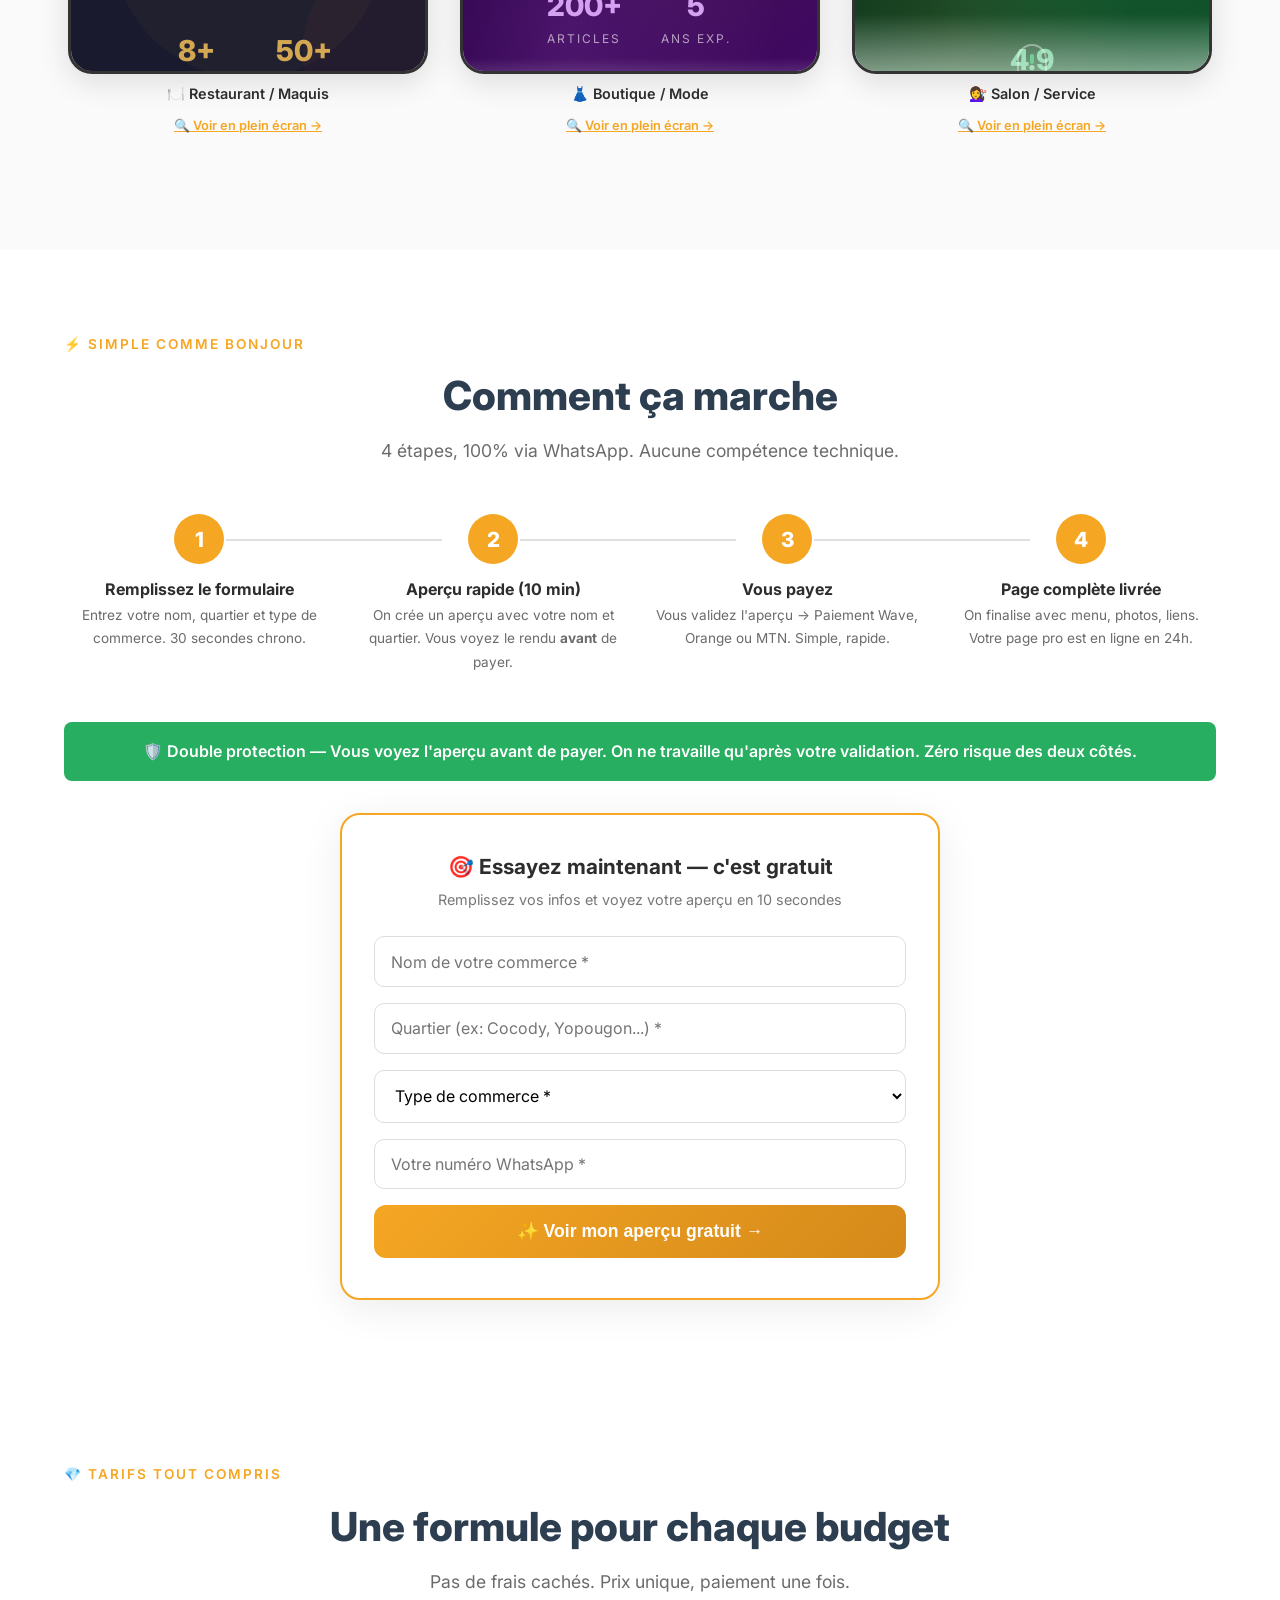
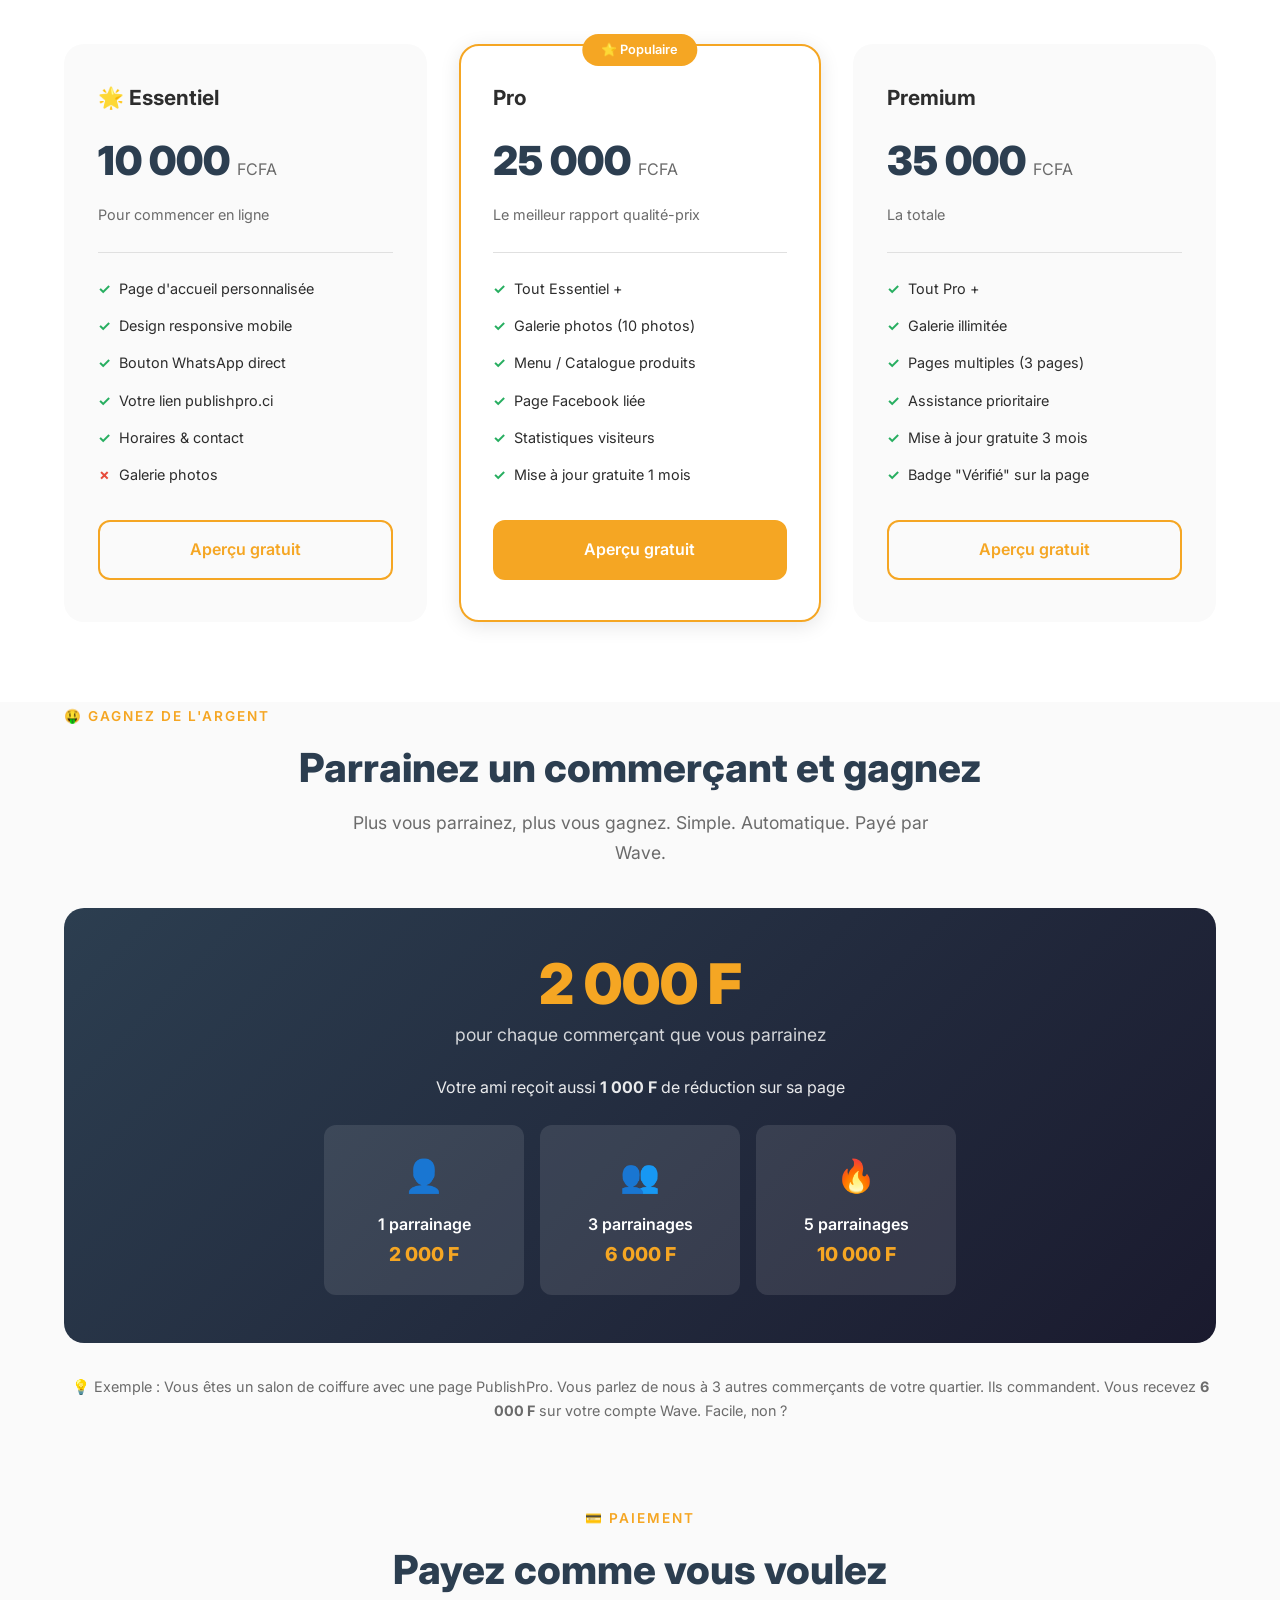
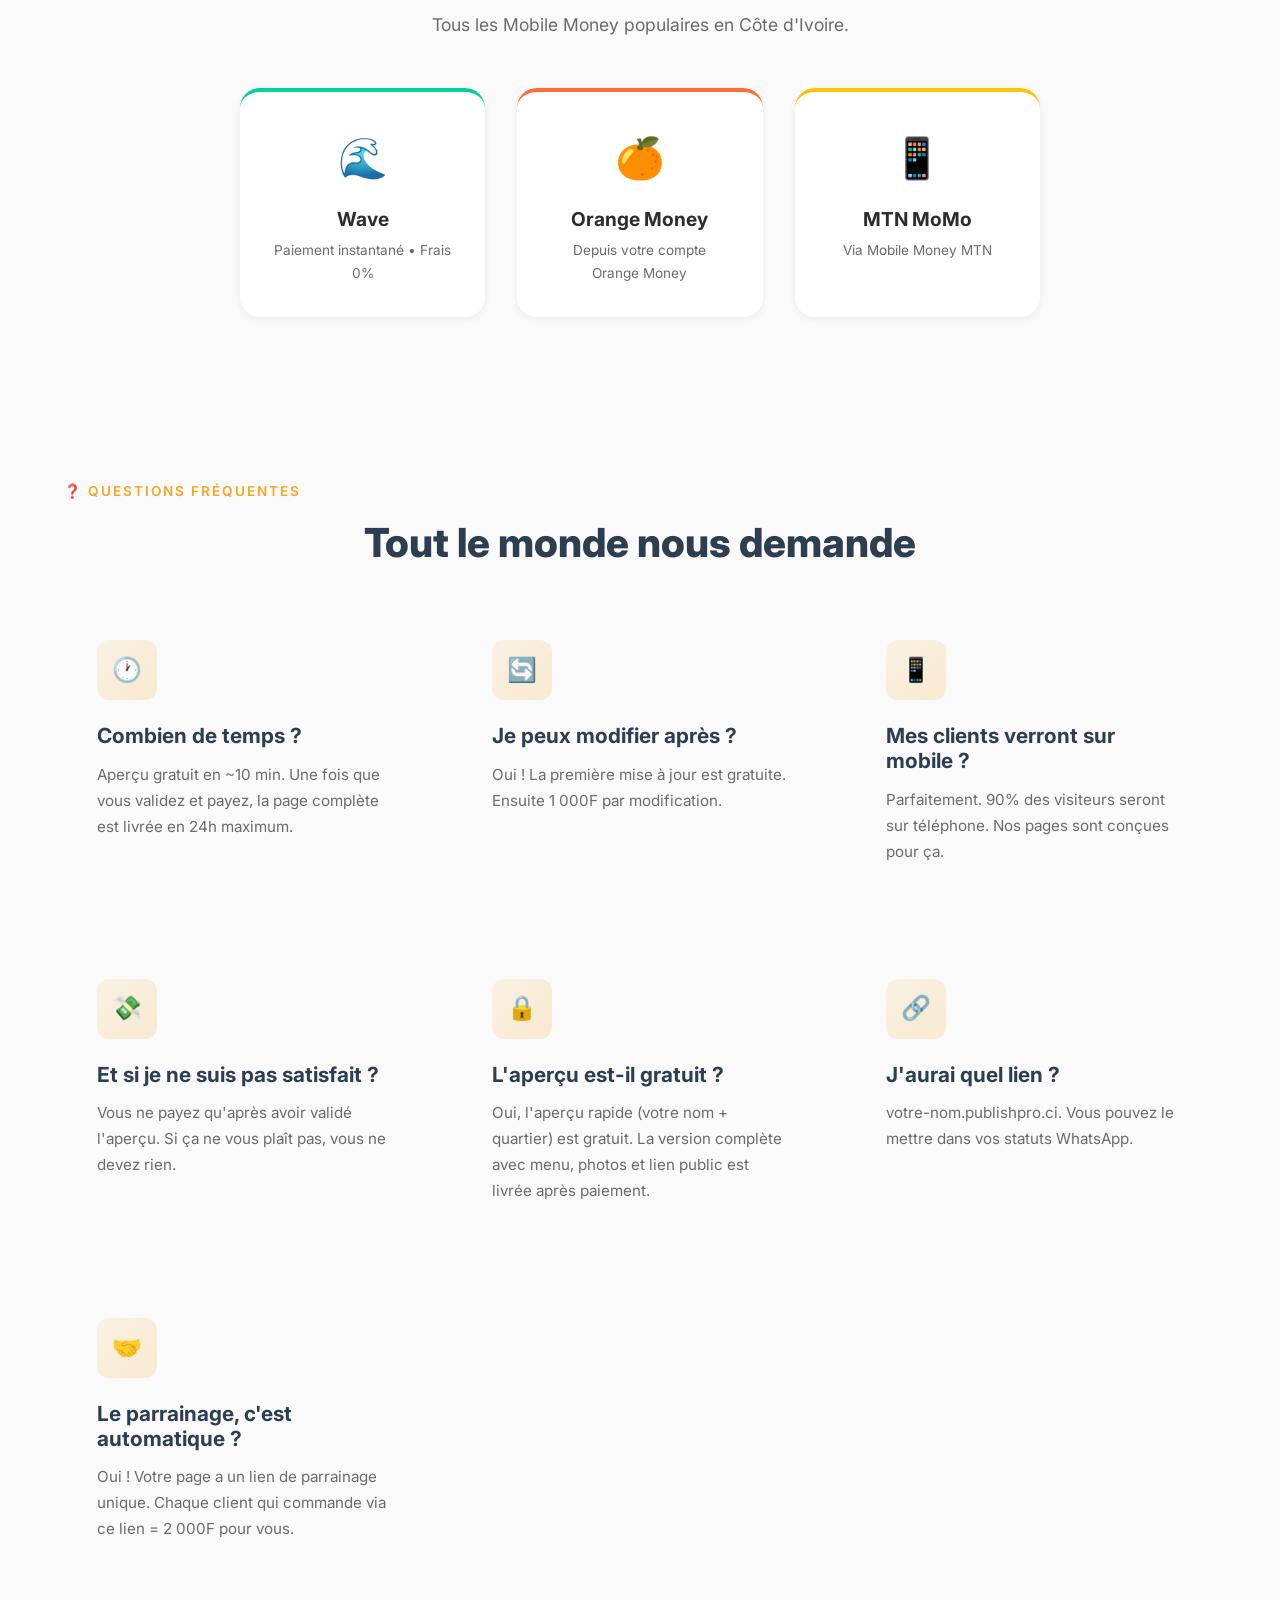
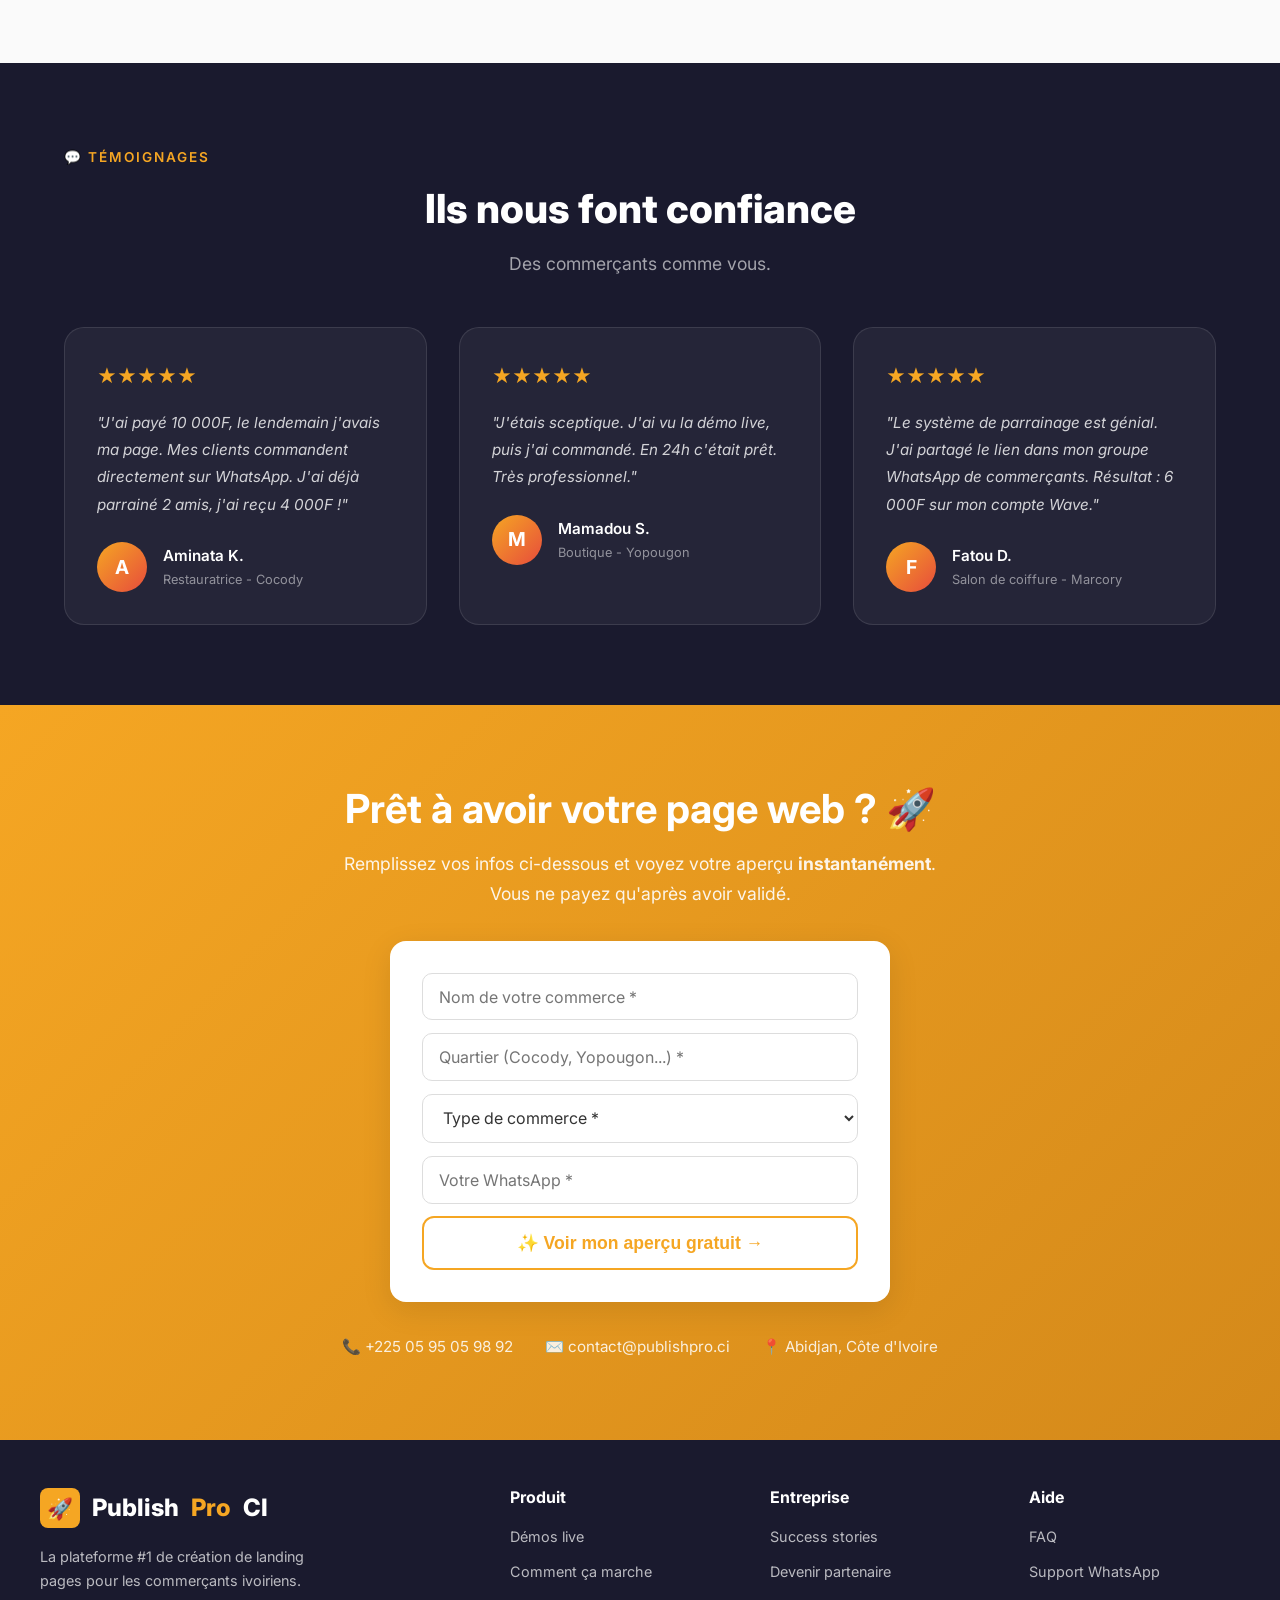
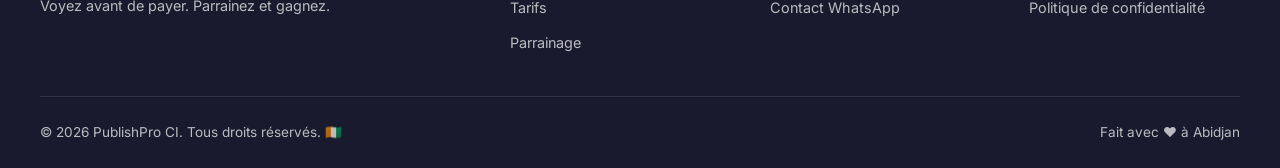
==== commit 150b0cdb: "🚀 V3+: Bouton WhatsApp flottant, parrainage dédié, success stories, reçu, SEO - Bouton WhatsApp flot" ====
--- a/index.html
+++ b/index.html
@@ -50,12 +50,19 @@
                 <li><a href="#demos">Démos</a></li>
                 <li><a href="#how">Comment ça marche</a></li>
                 <li><a href="#pricing">Tarifs</a></li>
-                <li><a href="#referral">Parrainage</a></li>
+                <li><a href="success-stories.html">Témoignages</a></li>
+                <li><a href="parrainage.html">Parrainage</a></li>
                 <li><a href="#order" class="nav-cta">Commander</a></li>
             </ul>
             <div class="nav-toggle" aria-label="Menu"><span></span><span></span><span></span></div>
         </div>
     </nav>
+
+    <!-- BANDEAU URGENCE -->
+    <div style="background:linear-gradient(135deg,#F5A623,#E67E22);color:white;text-align:center;padding:0.6rem;font-size:0.85rem;font-weight:600;animation:slideDown 0.5s ease">
+        🚀 <strong>Offre de lancement</strong> — Les 20 premiers clients bénéficient de <strong>-20%</strong> sur toutes les formules ! <span style="opacity:0.8">Code: LANCE20</span>
+    </div>
+    <style>@keyframes slideDown{from{transform:translateY(-100%)}to{transform:translateY(0)}}</style>
 
     <!-- HERO -->
     <section class="hero" id="hero">
@@ -476,9 +483,9 @@
             <div>
                 <h4>Entreprise</h4>
                 <ul class="footer-links">
-                    <li><a href="#">À propos</a></li>
-                    <li><a href="#">Blog</a></li>
-                    <li><a href="#">Devenir partenaire</a></li>
+                    <li><a href="success-stories.html">Success stories</a></li>
+                    <li><a href="parrainage.html">Devenir partenaire</a></li>
+                    <li><a href="https://wa.me/2250595059892">Contact WhatsApp</a></li>
                 </ul>
             </div>
             <div>
@@ -497,5 +504,11 @@
     </footer>
 
     <script src="js/main.js"></script>
+
+    <!-- BOUTON WHATSAPP FLOTTANT -->
+    <a href="https://wa.me/2250595059892?text=Salut%20PublishPro!%20Je%20veux%20ma%20page%20web%20🚀" target="_blank" rel="noopener" style="position:fixed;bottom:24px;right:24px;z-index:9999;width:60px;height:60px;background:#25D366;border-radius:50%;display:flex;align-items:center;justify-content:center;box-shadow:0 6px 24px rgba(37,211,102,0.4);transition:transform 0.3s;animation:float-wa 3s ease-in-out infinite;text-decoration:none" title="Chat WhatsApp">
+        <svg xmlns="http://www.w3.org/2000/svg" viewBox="0 0 24 24" fill="white" width="32" height="32"><path d="M17.472 14.382c-.297-.149-1.758-.867-2.03-.967-.273-.099-.471-.148-.67.15-.197.297-.767.966-.94 1.164-.173.199-.347.223-.644.075-.297-.15-1.255-.463-2.39-1.475-.883-.788-1.48-1.761-1.653-2.059-.173-.297-.018-.458.13-.606.134-.133.298-.347.446-.52.149-.174.198-.298.298-.497.099-.198.05-.371-.025-.52-.075-.149-.669-1.612-.916-2.207-.242-.579-.487-.5-.669-.51-.173-.008-.371-.01-.57-.01-.198 0-.52.074-.792.372-.272.297-1.04 1.016-1.04 2.479 0 1.462 1.065 2.875 1.213 3.074.149.198 2.096 3.2 5.077 4.487.709.306 1.262.489 1.694.625.712.227 1.36.195 1.871.118.571-.085 1.758-.719 2.006-1.413.248-.694.248-1.289.173-1.413-.074-.124-.272-.198-.57-.347m-5.421 7.403h-.004a9.87 9.87 0 01-5.031-1.378l-.361-.214-3.741.982.998-3.648-.235-.374a9.86 9.86 0 01-1.51-5.26c.001-5.45 4.436-9.884 9.888-9.884 2.64 0 5.122 1.03 6.988 2.898a9.825 9.825 0 012.893 6.994c-.003 5.45-4.437 9.884-9.885 9.884m8.413-18.297A11.815 11.815 0 0012.05 0C5.495 0 .16 5.335.157 11.892c0 2.096.547 4.142 1.588 5.945L.057 24l6.305-1.654a11.882 11.882 0 005.683 1.448h.005c6.554 0 11.89-5.335 11.893-11.893a11.821 11.821 0 00-3.48-8.413z"/></svg>
+    </a>
+    <style>@keyframes float-wa{0%,100%{transform:translateY(0)}50%{transform:translateY(-8px)}}</style>
 </body>
 </html>
